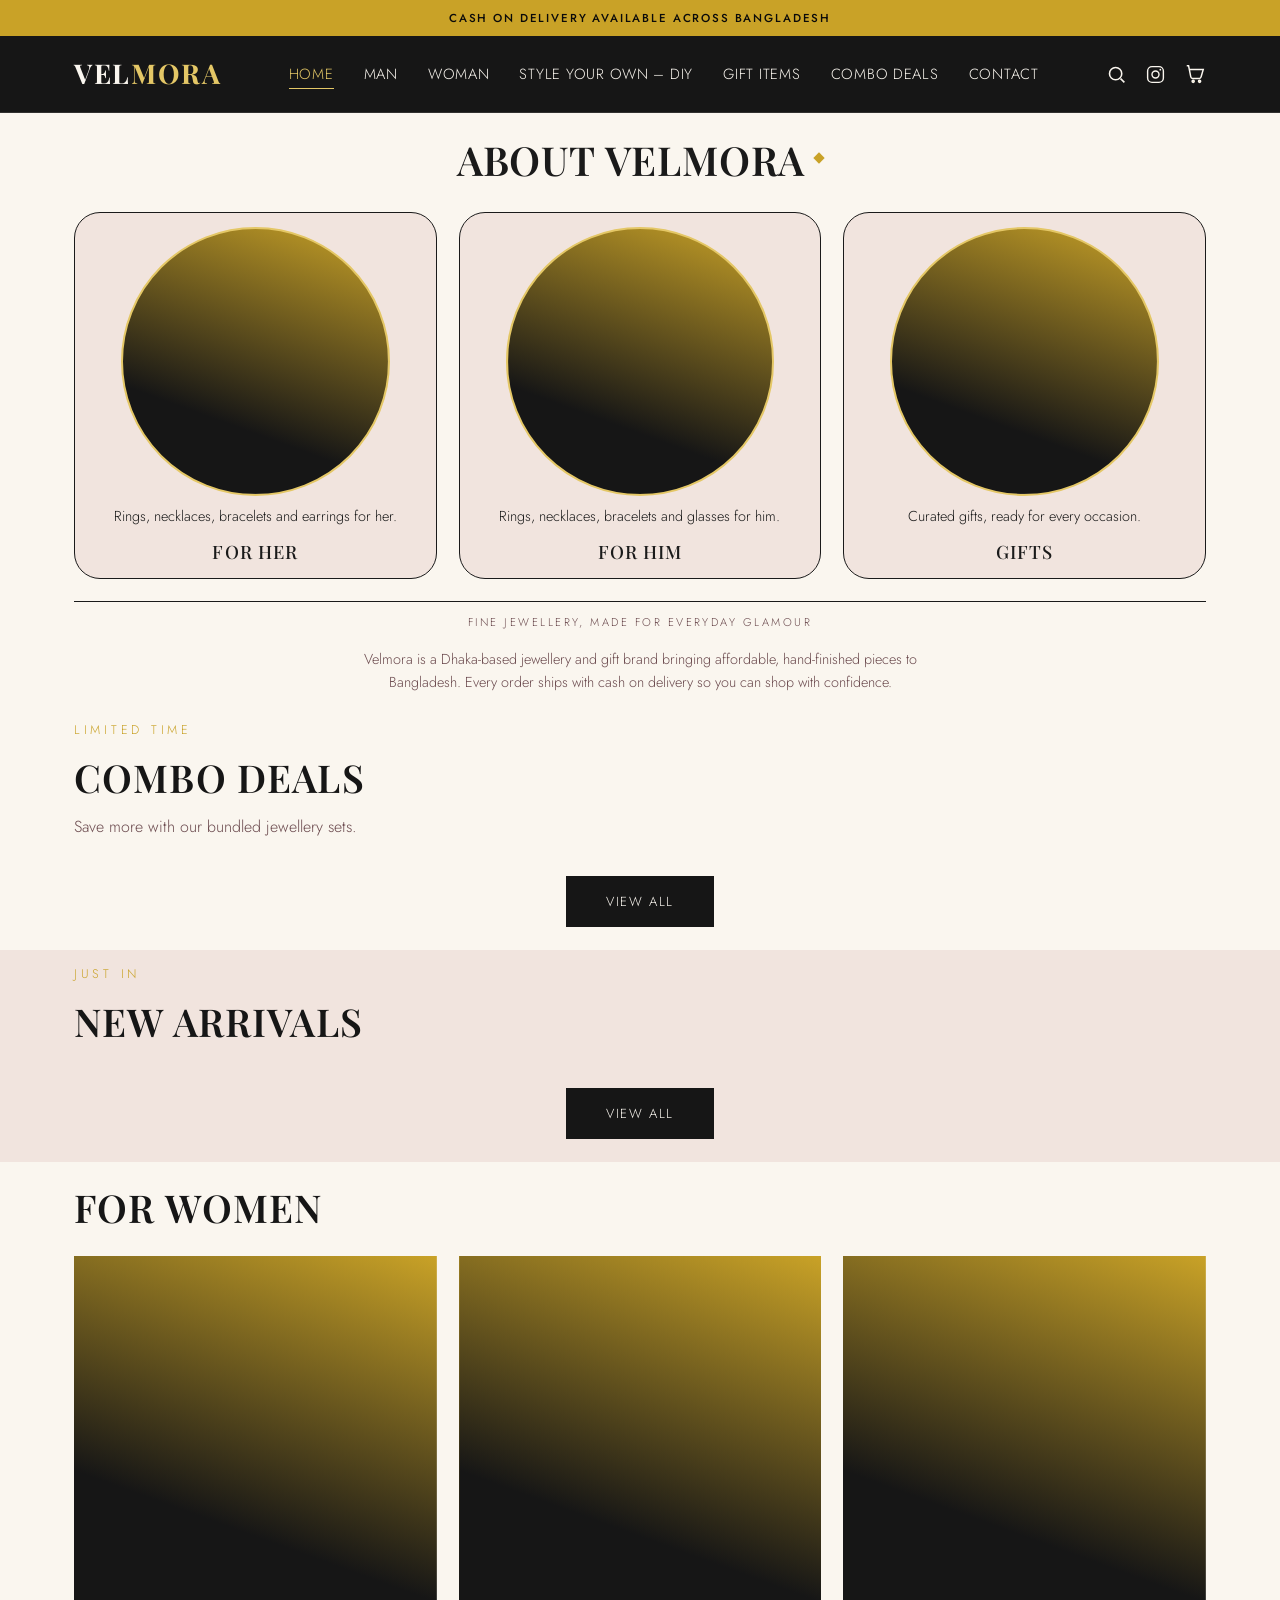
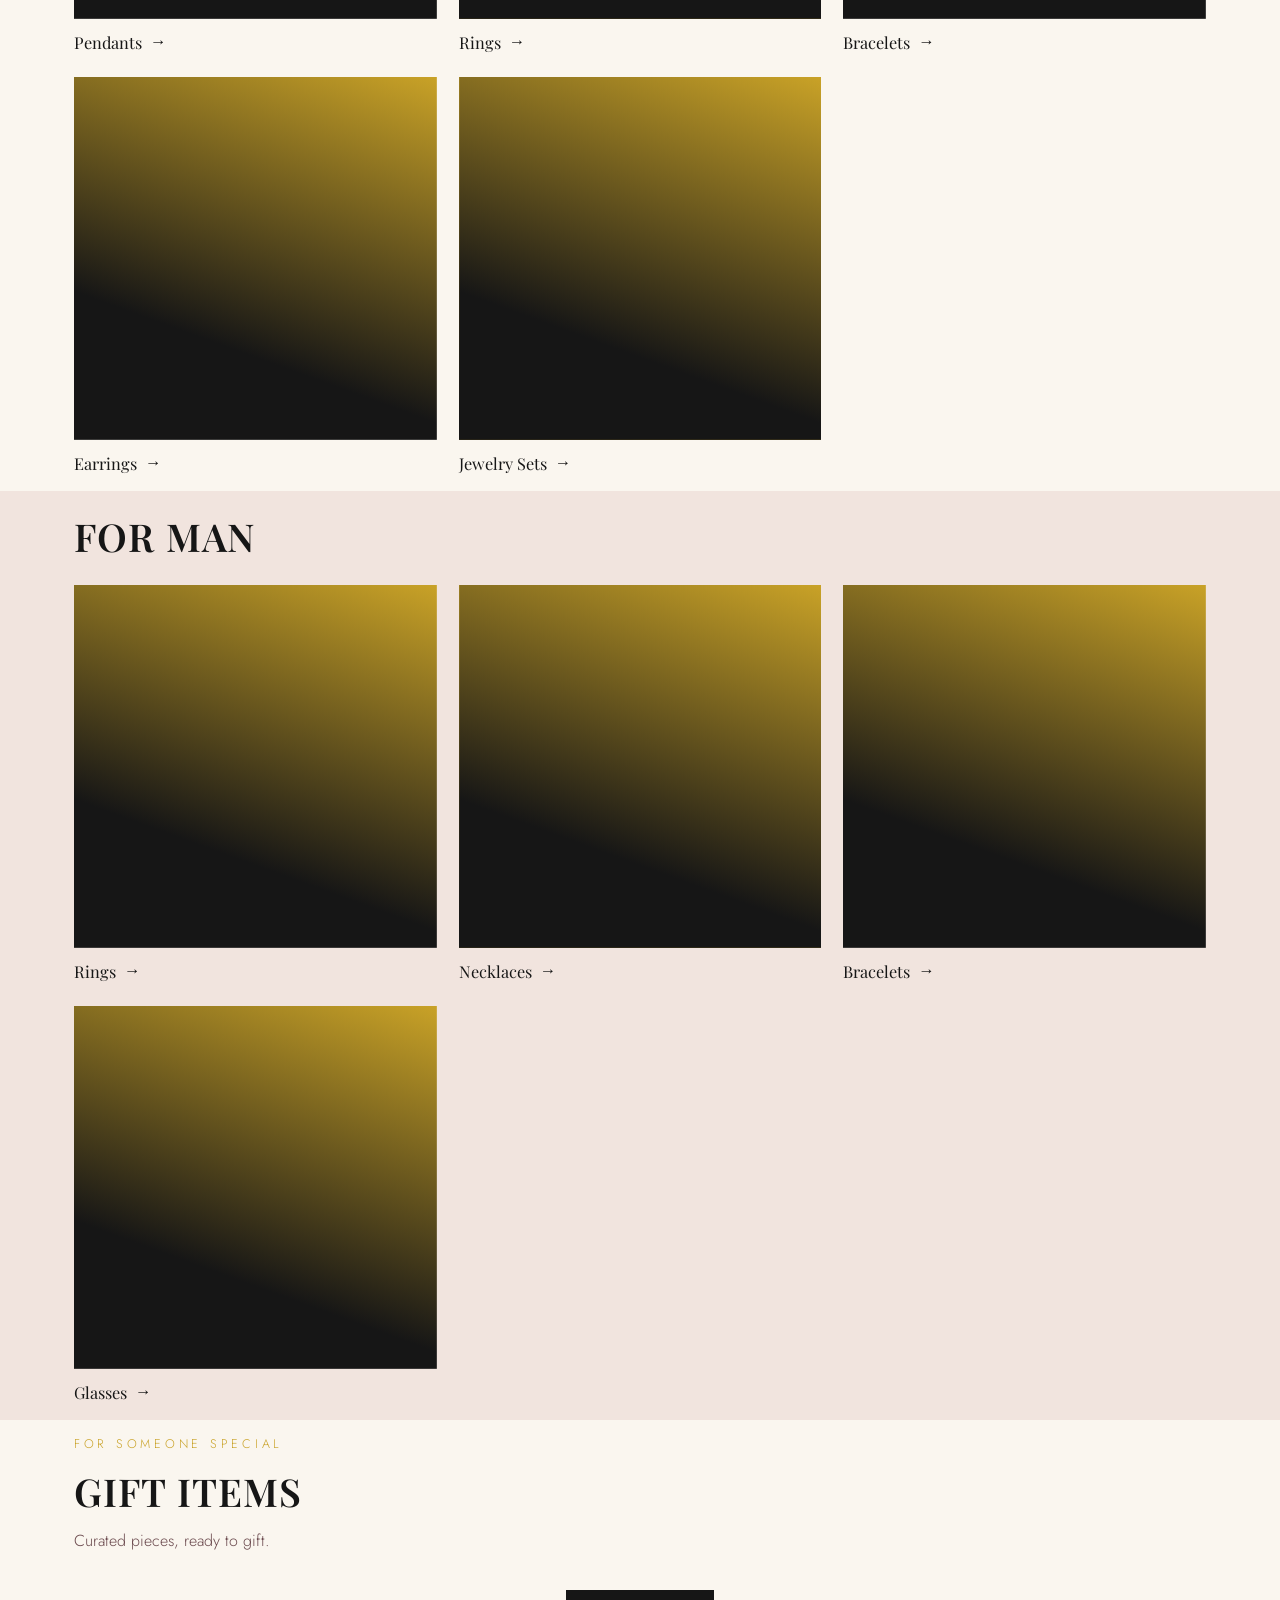
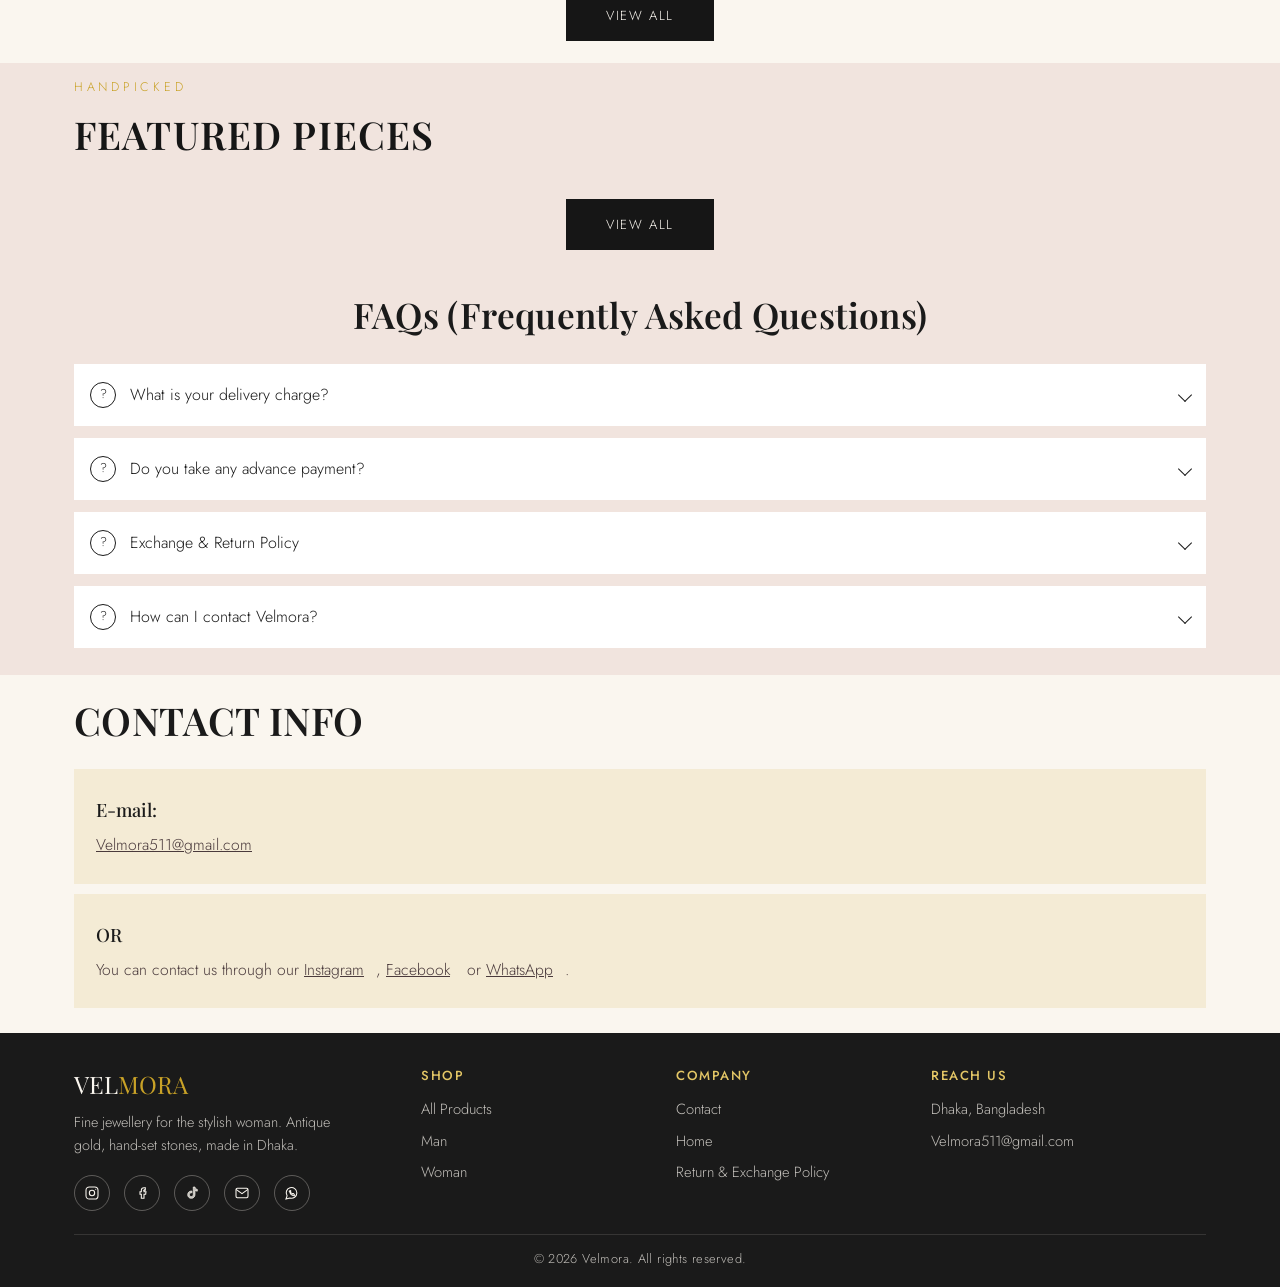
==== index.html @ db2513c2 "Homepage: remove hero slider and category strip; make About cards admin-editable" ====
<!DOCTYPE html>
<html lang="en">
<head>
<meta charset="UTF-8">
<meta name="viewport" content="width=device-width, initial-scale=1.0">
<meta name="google-site-verification" content="qpPh9ovC9WDyz4GYHje5bpqpxvVpQ8ylJoPrxz3At0k" />
<title>Velmora — Rings, Necklaces & Bracelets | Affordable Jewellery BD</title>
<meta name="description" content="Shop rings, necklaces (including our Love Necklace and Butterfly Necklace), bracelets, earrings and gifts at Velmora — affordable gold jewellery at BD price, cash on delivery across Bangladesh.">
<meta property="og:title" content="Velmora — Rings, Necklaces & Bracelets | Affordable Jewellery BD">
<meta property="og:description" content="Affordable rings, necklaces, bracelets, earrings and gifts. Cash on delivery across Bangladesh.">
<meta property="og:type" content="website">
<meta name="twitter:card" content="summary_large_image">
<link rel="canonical" href="https://velmora-alpha.vercel.app/">
<link rel="preconnect" href="https://www.gstatic.com">
<link rel="preconnect" href="https://firestore.googleapis.com">
<link rel="icon" type="image/png" sizes="32x32" href="favicon-32x32.png">
<link rel="icon" type="image/png" sizes="16x16" href="favicon-16x16.png">
<link rel="apple-touch-icon" sizes="180x180" href="apple-touch-icon.png">
<link rel="icon" type="image/x-icon" href="favicon.ico">
<link rel="stylesheet" href="css/style.css">
<link rel="stylesheet" href="css/buy-now.css">
<link rel="stylesheet" href="css/johrot-layout.css">
<script type="application/ld+json">
{
  "@context": "https://schema.org",
  "@type": "JewelryStore",
  "name": "Velmora",
  "description": "Shop rings, necklaces (including Love Necklace and Butterfly Necklace), bracelets and earrings at Velmora — affordable gold jewellery at BD price.",
  "url": "https://velmora-alpha.vercel.app/",
  "priceRange": "৳৳",
  "areaServed": "BD",
  "sameAs": [
    "https://instagram.com/velmora"
  ]
}
</script>
</head>
<body>

<header class="site-header">
  <nav class="nav-bar">
    <a href="index.html" class="brand"><img src="img/logo-gold.png" alt="Velmora" class="brand-logo" onerror="this.style.display='none'">VEL<span>MORA</span></a>
    <ul class="nav-links">
      <li><a href="index.html" class="active">Home</a></li>
      <li class="has-sub">
        <a href="shop.html?gender=Men">Man</a>
        <button type="button" class="sub-toggle" aria-label="Toggle Man categories">▾</button>
        <ul class="sub-menu">
          <li><a href="shop.html?gender=Men&category=Rings">Rings</a></li>
          <li><a href="shop.html?gender=Men&category=Necklaces">Necklace</a></li>
          <li><a href="shop.html?gender=Men&category=Bracelets">Bracelets</a></li>
          <li><a href="shop.html?gender=Men&category=Glasses">Glasses</a></li>
        </ul>
      </li>
      <li class="has-sub">
        <a href="shop.html?gender=Women">Woman</a>
        <button type="button" class="sub-toggle" aria-label="Toggle Woman categories">▾</button>
        <ul class="sub-menu">
          <li><a href="shop.html?gender=Women&category=Pendant">Pendant</a></li>
          <li><a href="shop.html?gender=Women&category=Rings">Ring</a></li>
          <li><a href="shop.html?gender=Women&category=Bracelets">Bracelet</a></li>
          <li><a href="shop.html?gender=Women&category=Earrings">Earring</a></li>
          <li><a href="shop.html?gender=Women&category=Jewelry%20Set">Jewelry Set</a></li>
        </ul>
      </li>
      <li><a href="shop.html?category=DIY">Style your own – DIY</a></li>
      <li class="has-sub">
        <a href="shop.html?category=Gift%20Box,Flower,Chocolate,Books">Gift Items</a>
        <button type="button" class="sub-toggle" aria-label="Toggle Gift Items categories">▾</button>
        <ul class="sub-menu">
          <li><a href="shop.html?category=Gift%20Box">Gift Box</a></li>
          <li><a href="shop.html?category=Flower">Flower</a></li>
          <li><a href="shop.html?category=Chocolate">Chocolate</a></li>
          <li><a href="shop.html?category=Books">Books</a></li>
        </ul>
      </li>
      <li><a href="shop.html?category=Combo%20Deals">Combo Deals</a></li>
      <li><a href="contact.html">Contact</a></li>
    </ul>
    <div class="nav-right">
      <button class="icon-btn search-toggle" aria-label="Search">
        <svg viewBox="0 0 24 24" fill="none" stroke="#FAF6EF" stroke-width="1.8"><circle cx="11" cy="11" r="7"/><line x1="21" y1="21" x2="16.65" y2="16.65"/></svg>
      </button>
      <a href="https://instagram.com/velmora" target="_blank" rel="noopener" class="icon-btn" aria-label="Instagram">
        <svg viewBox="0 0 24 24" fill="none" stroke="#FAF6EF" stroke-width="1.6"><rect x="3" y="3" width="18" height="18" rx="5"/><circle cx="12" cy="12" r="4"/><circle cx="17.5" cy="6.5" r="1" fill="#FAF6EF" stroke="none"/></svg>
      </a>
      <a href="cart.html" class="cart-icon-wrap" aria-label="Cart">
        <svg viewBox="0 0 24 24" fill="none" stroke="#FAF6EF" stroke-width="1.6"><path d="M3 3h2l2.4 12.2a2 2 0 0 0 2 1.6h7.2a2 2 0 0 0 2-1.6L21 7H6"/><circle cx="10" cy="20" r="1.2" fill="#E4C766"/><circle cx="17" cy="20" r="1.2" fill="#E4C766"/></svg>
        <span data-cart-count>0</span>
      </a>
      <button class="hamburger" aria-label="Toggle menu">
        <span></span><span></span><span></span>
      </button>
    </div>
  </nav>
  <div class="nav-overlay"></div>
  <div class="search-bar" id="search-bar">
    <div class="container">
      <input type="text" id="search-input" placeholder="Search products...">
    </div>
  </div>
</header>

<!-- About Velmora — three rounded cards. Photo, title and text are editable
     from Dashboard → About Cards (js/about-cards.js); the text below is the default. -->
<section>
  <div class="container">
    <h2 class="jr-about-title">About Velmora<span class="gem"></span></h2>
    <div class="jr-brands">
      <a class="jr-brand" data-about-card="0" href="shop.html?gender=Women">
        <div class="jr-brand-img" data-about-img data-jr-photo data-gender="Women"></div>
        <p data-about-text>Rings, necklaces, bracelets and earrings for her.</p>
        <h3 data-about-title>For Her</h3>
      </a>
      <a class="jr-brand" data-about-card="1" href="shop.html?gender=Men">
        <div class="jr-brand-img" data-about-img data-jr-photo data-gender="Men"></div>
        <p data-about-text>Rings, necklaces, bracelets and glasses for him.</p>
        <h3 data-about-title>For Him</h3>
      </a>
      <a class="jr-brand" data-about-card="2" href="shop.html?category=Gift%20Box,Flower,Chocolate,Books">
        <div class="jr-brand-img" data-about-img data-jr-photo data-category="Gift Box,Flower,Chocolate,Books"></div>
        <p data-about-text>Curated gifts, ready for every occasion.</p>
        <h3 data-about-title>Gifts</h3>
      </a>
    </div>
    <p class="jr-about-line">Fine jewellery, made for everyday glamour</p>
    <p style="max-width:600px; margin:16px auto 0; text-align:center; color:#6b4a4e; font-size:0.9rem;">Velmora is a Dhaka-based jewellery and gift brand bringing affordable, hand-finished pieces to Bangladesh. Every order ships with cash on delivery so you can shop with confidence.</p>
  </div>
</section>

<!-- Combo Deals -->
<section style="padding-top:12px;">
  <div class="container">
    <div class="section-head jr-head">
      <div class="section-eyebrow">Limited Time</div>
      <h2>Combo Deals <span class="discount-pill" data-combo-discount-badge style="display:none;"></span></h2>
      <p data-combo-sale-ends style="display:none; color:#a15a5a; font-weight:500;"></p>
      <p>Save more with our bundled jewellery sets.</p>
    </div>
    <div class="deal-slider-wrap">
      <div class="deal-slider">
        <div class="deal-track" data-combo-grid></div>
      </div>
    </div>
    <div class="jr-more">
      <a href="shop.html?category=Combo%20Deals" class="btn btn-aqua">View all</a>
    </div>
  </div>
</section>

<!-- New Arrivals -->
<section style="background: var(--blush);">
  <div class="container">
    <div class="section-head jr-head">
      <div class="section-eyebrow">Just In</div>
      <h2>New Arrivals</h2>
    </div>
    <div class="deal-slider-wrap">
      <div class="deal-slider">
        <div class="deal-track" data-newarrivals-grid></div>
      </div>
    </div>
    <div class="jr-more">
      <a href="shop.html?tag=New" class="btn btn-aqua">View all</a>
    </div>
  </div>
</section>

<!-- For Women — category tiles -->
<section>
  <div class="container">
    <div class="section-head jr-head">
      <h2>For Women</h2>
    </div>
    <div class="jr-tiles">
      <a class="jr-tile" href="shop.html?gender=Women&category=Pendant"><div class="jr-tile-img" data-jr-photo data-gender="Women" data-category="Pendant"></div><div class="jr-tile-label">Pendants</div></a>
      <a class="jr-tile" href="shop.html?gender=Women&category=Rings"><div class="jr-tile-img" data-jr-photo data-gender="Women" data-category="Rings"></div><div class="jr-tile-label">Rings</div></a>
      <a class="jr-tile" href="shop.html?gender=Women&category=Bracelets"><div class="jr-tile-img" data-jr-photo data-gender="Women" data-category="Bracelets"></div><div class="jr-tile-label">Bracelets</div></a>
      <a class="jr-tile" href="shop.html?gender=Women&category=Earrings"><div class="jr-tile-img" data-jr-photo data-gender="Women" data-category="Earrings"></div><div class="jr-tile-label">Earrings</div></a>
      <a class="jr-tile" href="shop.html?gender=Women&category=Jewelry%20Set"><div class="jr-tile-img" data-jr-photo data-gender="Women" data-category="Jewelry Set"></div><div class="jr-tile-label">Jewelry Sets</div></a>
    </div>
  </div>
</section>

<!-- For Man — category tiles -->
<section style="background: var(--blush);">
  <div class="container">
    <div class="section-head jr-head">
      <h2>For Man</h2>
    </div>
    <div class="jr-tiles">
      <a class="jr-tile" href="shop.html?gender=Men&category=Rings"><div class="jr-tile-img" data-jr-photo data-gender="Men" data-category="Rings"></div><div class="jr-tile-label">Rings</div></a>
      <a class="jr-tile" href="shop.html?gender=Men&category=Necklaces"><div class="jr-tile-img" data-jr-photo data-gender="Men" data-category="Necklaces"></div><div class="jr-tile-label">Necklaces</div></a>
      <a class="jr-tile" href="shop.html?gender=Men&category=Bracelets"><div class="jr-tile-img" data-jr-photo data-gender="Men" data-category="Bracelets"></div><div class="jr-tile-label">Bracelets</div></a>
      <a class="jr-tile" href="shop.html?gender=Men&category=Glasses"><div class="jr-tile-img" data-jr-photo data-gender="Men" data-category="Glasses"></div><div class="jr-tile-label">Glasses</div></a>
    </div>
  </div>
</section>

<!-- Gift Items -->
<section>
  <div class="container">
    <div class="section-head jr-head">
      <div class="section-eyebrow">For Someone Special</div>
      <h2>Gift Items</h2>
      <p>Curated pieces, ready to gift.</p>
    </div>
    <div class="deal-slider-wrap">
      <div class="deal-slider">
        <div class="deal-track" data-giftbox-grid></div>
      </div>
    </div>
    <div class="jr-more">
      <a href="shop.html?category=Gift%20Box,Flower,Chocolate,Books" class="btn btn-aqua">View all</a>
    </div>
  </div>
</section>

<section style="background: var(--blush);">
  <div class="container">
    <div class="section-head jr-head">
      <div class="section-eyebrow">Handpicked</div>
      <h2>Featured pieces</h2>
    </div>
    <div class="product-grid" data-featured-grid></div>
    <div class="jr-more" style="margin-top:15px;">
      <a href="shop.html" class="btn btn-aqua">View all</a>
    </div>
  </div>
</section>

<!-- FAQ accordion -->
<section class="jr-faq">
  <div class="container">
    <h2>FAQs (Frequently Asked Questions)</h2>
    <details>
      <summary><span class="q">?</span>What is your delivery charge?</summary>
      <div class="a">We deliver across Bangladesh. The delivery charge depends on where you live — you can choose your area at checkout and see the exact charge before you order.</div>
    </details>
    <details>
      <summary><span class="q">?</span>Do you take any advance payment?</summary>
      <div class="a">No. Every order ships with cash on delivery — you pay when your order arrives.</div>
    </details>
    <details>
      <summary><span class="q">?</span>Exchange &amp; Return Policy</summary>
      <div class="a">Read our full policy on the <a href="return-exchange.html">Return &amp; Exchange page</a>.</div>
    </details>
    <details>
      <summary><span class="q">?</span>How can I contact Velmora?</summary>
      <div class="a">Message us on <a href="https://wa.me/8801707082002" target="_blank" rel="noopener">WhatsApp</a>, <a href="https://instagram.com/velmora" target="_blank" rel="noopener">Instagram</a>, or email <a href="mailto:Velmora511@gmail.com">Velmora511@gmail.com</a>.</div>
    </details>
  </div>
</section>

<!-- Contact info -->
<section class="jr-contact">
  <div class="container">
    <h2>Contact Info</h2>
    <div class="jr-contact-card">
      <h4>E-mail:</h4>
      <p><a href="mailto:Velmora511@gmail.com">Velmora511@gmail.com</a></p>
    </div>
    <div class="jr-contact-card">
      <h4>OR</h4>
      <p>You can contact us through our <a href="https://instagram.com/velmora" target="_blank" rel="noopener">Instagram</a>, <a href="https://www.facebook.com/share/19JQtaQ3fu/" target="_blank" rel="noopener">Facebook</a> or <a href="https://wa.me/8801707082002" target="_blank" rel="noopener">WhatsApp</a>.</p>
    </div>
  </div>
</section>

<footer class="site-footer">
  <div class="container">
    <div class="footer-grid">
      <div>
        <div class="footer-brand">VEL<span>MORA</span></div>
        <p style="font-size:0.9rem; max-width:260px;">Fine jewellery for the stylish woman. Antique gold, hand-set stones, made in Dhaka.</p>
        <div class="social-icons">
          <a href="https://instagram.com/velmora" target="_blank" rel="noopener" aria-label="Instagram">
            <svg viewBox="0 0 24 24" fill="none" stroke-width="1.6"><rect x="3" y="3" width="18" height="18" rx="5"/><circle cx="12" cy="12" r="4"/><circle cx="17.5" cy="6.5" r="1" fill="currentColor" stroke="none"/></svg>
          </a>
          <a href="https://www.facebook.com/share/19JQtaQ3fu/" target="_blank" rel="noopener" aria-label="Facebook">
            <svg viewBox="0 0 24 24" fill="none" stroke-width="1.6"><path d="M15 8h2V4h-2a4 4 0 0 0-4 4v2H9v4h2v6h4v-6h2.5l.5-4H15V8a1 1 0 0 1 1-1z"/></svg>
          </a>
          <a href="https://tiktok.com/@velmora___1" target="_blank" rel="noopener" aria-label="TikTok">
            <svg viewBox="0 0 24 24" fill="currentColor" stroke="none"><path d="M16.5 3c.3 1.9 1.5 3.3 3.5 3.6v2.6c-1.3 0-2.5-.4-3.5-1.1v6.4c0 3-2.4 5.5-5.5 5.5S5.5 17.5 5.5 14.5 7.9 9 11 9c.3 0 .6 0 .9.1v2.7c-.3-.1-.6-.2-.9-.2-1.6 0-2.9 1.3-2.9 2.9S9.4 17.4 11 17.4s2.9-1.3 2.9-2.9V3h2.6z"/></svg>
          </a>
          <a href="mailto:Velmora511@gmail.com" aria-label="Email">
            <svg viewBox="0 0 24 24" fill="none" stroke-width="1.6"><rect x="3" y="5" width="18" height="14" rx="2"/><path d="M3 6.5l9 6.5 9-6.5"/></svg>
          </a>
          <a href="https://wa.me/8801707082002" target="_blank" rel="noopener" aria-label="WhatsApp">
            <svg viewBox="0 0 24 24" fill="none" stroke-width="1.6"><path d="M3 21l1.6-4.8A8 8 0 1 1 8.8 19.4L3 21z"/><path d="M8.5 9.5c0 3.5 3 6.5 6.5 6.5.6 0 1-.5.8-1l-1.3-1.9a.8.8 0 0 0-.9-.2l-1 .4a5 5 0 0 1-2.9-2.9l.4-1a.8.8 0 0 0-.2-.9L8.9 8.7c-.5-.2-1 .2-1 .8z"/></svg>
          </a>
        </div>
      </div>
      <div>
        <h4>Shop</h4>
        <ul>
          <li><a href="shop.html">All Products</a></li>
          <li><a href="shop.html?gender=Men">Man</a></li>
          <li><a href="shop.html?gender=Women">Woman</a></li>
        </ul>
      </div>
      <div>
        <h4>Company</h4>
        <ul>
          <li><a href="contact.html">Contact</a></li>
          <li><a href="index.html">Home</a></li>
          <li><a href="return-exchange.html">Return & Exchange Policy</a></li>
        </ul>
      </div>
      <div>
        <h4>Reach Us</h4>
        <ul>
          <li>Dhaka, Bangladesh</li>
          <li><a href="mailto:Velmora511@gmail.com">Velmora511@gmail.com</a></li>
        </ul>
      </div>
    </div>
    <div class="footer-bottom">&copy; 2026 Velmora. All rights reserved.</div>
  </div>
</footer>

<script src="js/nav.js" defer></script>
<script src="js/cart.js" defer></script>
<script src="js/search.js" defer></script>
<script type="module" src="js/products.js"></script>
<script type="module" src="js/about-cards.js"></script>
<script src="js/motion.js" defer></script>
<script src="js/johrot-layout.js" defer></script>
</body>
</html>
---- css/style.css ----
@import url('https://fonts.googleapis.com/css2?family=Playfair+Display:ital,wght@0,500;0,600;0,700;1,500&family=Jost:wght@300;400;500;600&display=swap');

:root {
  --maroon: #161616;
  --maroon-dark: #0A0A0A;
  --gold: #C9A227;
  --gold-light: #E4C766;
  --ivory: #FAF6EF;
  --plum: #1A1A1A;
  --blush: #F1E4DE;
  --white: #FFFFFF;
  --shadow: 0 12px 30px rgba(10, 10, 10, 0.14);
  --radius: 2px;
}

* { box-sizing: border-box; margin: 0; padding: 0; }

html { scroll-behavior: smooth; overflow-x: hidden; }

body {
  font-family: 'Jost', sans-serif;
  background: var(--ivory);
  color: var(--plum);
  font-weight: 300;
  line-height: 1.6;
  -webkit-font-smoothing: antialiased;
  overflow-x: hidden;
  width: 100%;
}

h1, h2, h3, .display {
  font-family: 'Playfair Display', serif;
  font-weight: 600;
  letter-spacing: 0.01em;
  color: var(--plum);
}

a { color: inherit; text-decoration: none; }
img { max-width: 100%; display: block; }
button { font-family: inherit; cursor: pointer; }

.container {
  max-width: 1180px;
  margin: 0 auto;
  padding: 0 24px;
}

/* ---------- Gold divider signature element ---------- */
.divider {
  display: flex;
  align-items: center;
  justify-content: center;
  gap: 14px;
  margin: 0 auto;
}
.divider::before,
.divider::after {
  content: '';
  height: 1px;
  width: 46px;
  background: var(--gold);
  opacity: 0.7;
}
.divider .gem {
  width: 7px;
  height: 7px;
  background: var(--gold);
  transform: rotate(45deg);
}

/* ---------- Header / Hamburger nav (shared across all pages) ---------- */
.site-header {
  position: sticky;
  top: 0;
  z-index: 100;
  background: var(--maroon);
  border-bottom: 1px solid rgba(250,246,239,0.12);
}
.nav-bar {
  display: flex;
  align-items: center;
  justify-content: space-between;
  padding: 16px 24px;
  max-width: 1180px;
  margin: 0 auto;
}
.brand {
  font-family: 'Playfair Display', serif;
  font-size: 1.7rem;
  font-weight: 700;
  letter-spacing: 0.06em;
  color: var(--ivory);
  display: inline-flex;
  align-items: center;
}
.brand-logo { height: 32px; width: auto; max-width: 32px; object-fit: contain; margin-right: 8px; display: inline-block; }
.brand span { color: var(--gold-light); }

.nav-links {
  display: flex;
  gap: 30px;
  list-style: none;
}
.nav-links a {
  font-size: 0.92rem;
  letter-spacing: 0.05em;
  text-transform: uppercase;
  color: var(--ivory);
  position: relative;
  padding-bottom: 4px;
}
.nav-links a::after {
  content: '';
  position: absolute;
  left: 0; bottom: 0;
  width: 0; height: 1px;
  background: var(--gold-light);
  transition: width 0.25s ease;
}
.nav-links a:hover::after,
.nav-links a.active::after { width: 100%; }
.nav-links a.active { color: var(--gold-light); }

.nav-right {
  display: flex;
  align-items: center;
  gap: 18px;
}
.icon-btn {
  display: flex;
  align-items: center;
  justify-content: center;
  background: none;
  border: none;
  padding: 0;
}
.icon-btn svg { width: 21px; height: 21px; }
.cart-icon-wrap {
  position: relative;
  display: flex;
  align-items: center;
}
.cart-icon-wrap svg { width: 22px; height: 22px; }
.cart-icon-wrap [data-cart-count] {
  position: absolute;
  top: -9px; right: -11px;
  background: var(--gold);
  color: var(--maroon-dark);
  font-size: 0.65rem;
  font-family: 'Jost', sans-serif;
  min-width: 17px;
  height: 17px;
  border-radius: 50%;
  align-items: center;
  justify-content: center;
  display: none;
}

.hamburger {
  display: none;
  flex-direction: column;
  gap: 5px;
  width: 28px;
  background: none;
  border: none;
  padding: 6px 0;
  z-index: 110;
}
.hamburger span {
  display: block;
  height: 2px;
  width: 100%;
  background: var(--ivory);
  transition: transform 0.25s ease, opacity 0.2s ease;
}
.hamburger.is-open span:nth-child(1) { transform: translateY(7px) rotate(45deg); }
.hamburger.is-open span:nth-child(2) { opacity: 0; }
.hamburger.is-open span:nth-child(3) { transform: translateY(-7px) rotate(-45deg); }

@media (max-width: 860px) {
  .nav-right { gap: 14px; }
  .hamburger { display: flex; }
  .nav-links {
    position: fixed;
    top: 0; right: 0;
    height: 100vh;
    width: min(78vw, 320px);
    background: var(--maroon);
    flex-direction: column;
    gap: 0;
    padding: 100px 36px 40px;
    transform: translateX(100%);
    transition: transform 0.32s ease;
    z-index: 95;
    overflow-y: auto;
  }
  .nav-links.is-open { transform: translateX(0); }
  .nav-links li { border-bottom: 1px solid rgba(255,255,255,0.12); }
  .nav-links a { color: var(--ivory); display: block; padding: 16px 0; }
  .nav-links a.active { color: var(--gold-light); }
  .nav-links a::after { display: none; }
  .nav-links .sub-toggle {
    background: none; border: none; color: var(--ivory);
    font-size: 0.75rem; padding: 8px; margin-left: auto;
  }
  .nav-links li.has-sub { display: flex; flex-wrap: wrap; align-items: center; }
  .nav-links li.has-sub > a { flex: 1; }
  .nav-links .sub-menu {
    list-style: none; width: 100%; max-height: 0; overflow: hidden;
    transition: max-height 0.25s ease;
  }
  .nav-links .sub-menu.is-open { max-height: 320px; overflow-y: auto; }
  .nav-links .sub-menu li { border-bottom: none; padding-left: 14px; }
  .nav-links .sub-menu a { padding: 10px 0; font-size: 0.85rem; color: rgba(250,246,239,0.8); }
  .nav-overlay {
    position: fixed; inset: 0;
    background: rgba(12,12,12,0.45);
    opacity: 0; pointer-events: none;
    transition: opacity 0.25s ease;
    z-index: 90;
  }
  .nav-overlay.is-open { opacity: 1; pointer-events: auto; }
}

/* ---------- Desktop "Man" / "Woman" dropdown submenus ---------- */
@media (min-width: 861px) {
  .nav-links li.has-sub { position: relative; }
  .nav-links .sub-toggle { display: none; }
  .nav-links .sub-menu {
    list-style: none;
    position: absolute; top: 100%; left: 0;
    background: var(--maroon-dark);
    min-width: 190px;
    box-shadow: var(--shadow);
    opacity: 0; pointer-events: none; visibility: hidden;
    transform: translateY(6px);
    transition: opacity 0.2s ease, transform 0.2s ease;
    padding: 8px 0;
    z-index: 50;
  }
  .nav-links li.has-sub:hover .sub-menu {
    opacity: 1; pointer-events: auto; visibility: visible;
    transform: translateY(0);
  }
  .nav-links .sub-menu a {
    display: block; padding: 10px 18px; color: var(--ivory);
    text-transform: none; font-size: 0.86rem; letter-spacing: 0.02em;
  }
  .nav-links .sub-menu a:hover { background: rgba(250,246,239,0.08); }
  .nav-links .sub-menu a::after { display: none; }
}

/* ---------- Promo slider — doubles as the page hero (first section after header) ---------- */
.promo-slider {
  position: relative;
  width: 100%;
  max-width: 100vw;
  aspect-ratio: 16/7;
  max-height: 460px;
  min-height: 260px;
  overflow: hidden;
  margin: 0;
  border-radius: 0;
}
.promo-slide > div { min-width: 0; max-width: 100%; }
.promo-slide {
  position: absolute; inset: 0;
  display: flex;
  align-items: flex-end;
  padding: 32px;
  color: var(--ivory);
  transform: translateX(100%);
  transition: transform 0.6s ease;
  z-index: 1;
}
.promo-slide.is-active { z-index: 2; }
.promo-slide.p-a { background: linear-gradient(15deg, rgba(12,12,12,0.92) 0%, rgba(20,20,20,0.55) 55%, rgba(201,162,39,0.35) 100%), linear-gradient(120deg, var(--maroon-dark), var(--maroon)); }
.promo-slide.p-b { background: linear-gradient(15deg, rgba(12,12,12,0.92) 0%, rgba(40,40,40,0.55) 55%, rgba(228,199,102,0.3) 100%), linear-gradient(120deg, #1A1A1A, #262626); }
.promo-slide.p-c { background: linear-gradient(15deg, rgba(12,12,12,0.92) 0%, rgba(20,20,20,0.5) 55%, rgba(201,162,39,0.32) 100%), linear-gradient(120deg, #020202, var(--maroon-dark)); }
.promo-slide .eyebrow {
  font-size: 0.75rem;
  letter-spacing: 0.25em;
  text-transform: uppercase;
  color: var(--gold-light);
  margin-bottom: 10px;
}
.promo-slide h3 {
  font-family: 'Playfair Display', serif;
  font-size: clamp(1.5rem, 3.2vw, 2.1rem);
  color: var(--ivory);
  margin-bottom: 4px;
}
.promo-slide .price {
  font-size: 1.1rem;
  color: var(--gold-light);
  font-family: 'Jost', sans-serif;
  margin-top: 6px;
}
.promo-slide .price .old {
  color: rgba(250,246,239,0.55);
  text-decoration: line-through;
  font-size: 0.85rem;
  margin-left: 8px;
}
.promo-progress-track {
  position: absolute;
  bottom: 0; left: 0; right: 0;
  z-index: 5;
  display: flex;
  gap: 6px;
  padding: 0 32px 16px;
}
.promo-progress-bar {
  flex: 1;
  height: 3px;
  background: rgba(250,246,239,0.28);
  overflow: hidden;
}
.promo-progress-bar .fill {
  height: 100%;
  width: 0%;
  background: var(--gold);
}
.promo-progress-bar.done .fill { width: 100%; transition: none; }
.promo-progress-bar.active .fill { width: 100%; transition: width 4.5s linear; }
.search-bar {
  max-height: 0;
  overflow: hidden;
  background: var(--blush);
  transition: max-height 0.25s ease;
}
.search-bar.is-open { max-height: 80px; }
.search-bar .container { padding-top: 14px; padding-bottom: 14px; }
.search-bar input {
  width: 100%;
  border: 1px solid rgba(20,20,20,0.25);
  background: var(--white);
  padding: 12px 16px;
  font-family: 'Jost', sans-serif;
  font-size: 0.95rem;
  color: var(--plum);
}
.search-bar input:focus { outline: 2px solid var(--gold); outline-offset: 1px; }

/* ---------- Footer social icons ---------- */
.social-icons {
  display: flex;
  gap: 14px;
  margin-top: 18px;
}
.social-icons a {
  width: 36px; height: 36px;
  border: 1px solid rgba(250,246,239,0.3);
  border-radius: 50%;
  display: flex;
  align-items: center;
  justify-content: center;
  transition: background 0.2s ease, border-color 0.2s ease;
}
.social-icons a:hover { background: var(--gold); border-color: var(--gold); }
.social-icons a svg { width: 16px; height: 16px; stroke: var(--ivory); }
.social-icons a:hover svg { stroke: var(--maroon-dark); }

section { padding: 15px 0; }
.section-head { text-align: center; margin-bottom: 7px; }
.section-eyebrow {
  font-size: 0.78rem;
  letter-spacing: 0.3em;
  text-transform: uppercase;
  color: var(--maroon);
  margin-bottom: 14px;
}
.section-head h2 { font-size: clamp(1.9rem, 3.4vw, 2.6rem); margin-bottom: 6px; }
.section-head p { max-width: 520px; margin: 0 auto; color: #6b4a4e; }

/* ---------- Category strip (compact, auto-scrolling circles) ----------
   Auto-scrolls via JS (see index.html) instead of a CSS keyframe +
   :hover pause. On touch devices a tap triggers :hover with no
   mouseleave to ever clear it, which used to freeze this strip
   permanently after a single tap. JS handles pause/resume explicitly
   for both mouse and touch, so it always keeps moving. */
.category-strip {
  overflow-x: auto;
  overflow-y: hidden;
  scrollbar-width: none;
  -ms-overflow-style: none;
  -webkit-mask-image: linear-gradient(to right, transparent, black 6%, black 94%, transparent);
  mask-image: linear-gradient(to right, transparent, black 6%, black 94%, transparent);
}
.category-strip::-webkit-scrollbar { display: none; }
.category-track {
  display: flex;
  gap: 20px;
  width: max-content;
}
.category-circle {
  display: flex;
  flex-direction: column;
  align-items: center;
  gap: 6px;
  width: 76px;
  flex-shrink: 0;
}
.category-circle .ring {
  width: 68px; height: 68px;
  border-radius: 8px;
  overflow: hidden;
  background: var(--card-bg, linear-gradient(200deg, var(--gold) 0%, var(--maroon) 70%));
  background-size: cover;
  background-position: center;
  border: 2px solid var(--gold-light);
}
.category-circle span {
  font-size: 0.76rem;
  letter-spacing: 0.03em;
  color: var(--plum);
  text-align: center;
}

/* ---------- Gender category tile grid (homepage "For Him" / "For Her") ---------- */
.gender-grid {
  display: grid;
  grid-template-columns: repeat(2, minmax(0, 1fr));
  gap: 18px;
}
.gender-tile { display: block; }
.gender-tile-img {
  aspect-ratio: 4/3;
  background: var(--card-bg, linear-gradient(200deg, var(--gold) 0%, var(--maroon) 70%));
  background-size: cover;
  background-position: center;
  margin-bottom: 10px;
  transition: transform 0.3s ease;
}
.gender-tile:hover .gender-tile-img { transform: scale(1.02); }
.gender-tile span {
  font-family: 'Playfair Display', serif;
  font-size: 1.05rem;
  color: var(--maroon);
}
@media (max-width: 620px) {
  .gender-grid { grid-template-columns: minmax(0, 1fr) minmax(0, 1fr); gap: 12px; }
  .gender-tile span { font-size: 0.92rem; }
}

/* ---------- Horizontal deal slider (Combo Deals / Gift Items) ---------- */
.deal-slider {
  overflow-x: auto;
  overflow-y: hidden;
  scroll-snap-type: x mandatory;
  -webkit-overflow-scrolling: touch;
  padding-bottom: 6px;
}
.deal-track {
  display: flex;
  gap: 16px;
  width: max-content;
}
.deal-track .product-card {
  width: 190px;
  scroll-snap-align: start;
  flex-shrink: 0;
}
.deal-slider::-webkit-scrollbar { height: 6px; }
.deal-slider::-webkit-scrollbar-thumb { background: rgba(20,20,20,0.2); border-radius: 999px; }

@media (max-width: 520px) {
  .deal-track { gap: 12px; }
  .deal-track .product-card { width: 156px; }
}

.deal-slider-wrap { position: relative; }
.deal-arrow {
  position: absolute;
  top: 40%;
  transform: translateY(-50%);
  width: 40px;
  height: 40px;
  border-radius: 50%;
  background: var(--white);
  border: 1px solid rgba(20,20,20,0.15);
  box-shadow: var(--shadow);
  display: flex;
  align-items: center;
  justify-content: center;
  font-size: 1.3rem;
  line-height: 1;
  color: var(--maroon);
  z-index: 10;
}
.deal-arrow-prev { left: -6px; }
.deal-arrow-next { right: -6px; }
@media (max-width: 700px) {
  .deal-arrow { width: 32px; height: 32px; font-size: 1.05rem; }
  .deal-arrow-prev { left: 0; }
  .deal-arrow-next { right: 0; }
}

/* ---------- Product grid ---------- */
.filter-row {
  display: flex;
  gap: 10px;
  justify-content: center;
  flex-wrap: wrap;
  margin-bottom: 20px;
}
.filter-chip {
  padding: 9px 22px;
  border: 1px solid rgba(20,20,20,0.3);
  font-size: 0.82rem;
  letter-spacing: 0.05em;
  text-transform: uppercase;
  color: var(--maroon);
  border-radius: 999px;
  background: transparent;
  transition: all 0.2s ease;
}
.filter-chip.active, .filter-chip:hover {
  background: var(--maroon);
  color: var(--ivory);
  border-color: var(--maroon);
}

/* ---------- Filter trigger bar (shop page) ---------- */
.filter-bar-row {
  display: flex;
  align-items: center;
  gap: 14px;
  margin-bottom: 18px;
}
.filter-trigger {
  display: inline-flex;
  align-items: center;
  gap: 8px;
  padding: 10px 18px;
  border: 1px solid var(--maroon);
  background: var(--maroon);
  color: var(--ivory);
  border-radius: 999px;
  font-size: 0.8rem;
  letter-spacing: 0.05em;
  text-transform: uppercase;
  flex-shrink: 0;
}
.filter-trigger svg { width: 15px; height: 15px; flex-shrink: 0; }
.filter-count {
  background: var(--gold);
  color: var(--maroon-dark);
  font-size: 0.7rem;
  min-width: 18px;
  height: 18px;
  border-radius: 50%;
  display: inline-flex;
  align-items: center;
  justify-content: center;
  padding: 0 4px;
  flex-shrink: 0;
}
.filter-active-label {
  font-size: 0.86rem;
  color: #6b4a4e;
  overflow: hidden;
  text-overflow: ellipsis;
  white-space: nowrap;
}

/* ---------- Filter drawer (category / gender) ---------- */
.filter-drawer-overlay {
  position: fixed;
  inset: 0;
  background: rgba(12,12,12,0.5);
  opacity: 0;
  pointer-events: none;
  transition: opacity 0.25s ease;
  z-index: 200;
}
.filter-drawer-overlay.is-open { opacity: 1; pointer-events: auto; }

.filter-drawer {
  position: fixed;
  left: 0; right: 0; bottom: 0;
  max-width: 560px;
  margin: 0 auto;
  background: var(--ivory);
  border-radius: 18px 18px 0 0;
  max-height: 80vh;
  display: flex;
  flex-direction: column;
  transform: translateY(100%);
  transition: transform 0.3s ease;
  z-index: 201;
  box-shadow: 0 -10px 30px rgba(10,10,10,0.22);
}
.filter-drawer.is-open { transform: translateY(0); }

.filter-drawer-head {
  display: flex;
  align-items: center;
  justify-content: space-between;
  padding: 18px 20px;
  border-bottom: 1px solid rgba(20,20,20,0.1);
  flex-shrink: 0;
}
.filter-drawer-head h3 { font-size: 1.1rem; }
.filter-drawer-close {
  background: none;
  border: none;
  font-size: 1.1rem;
  color: var(--maroon);
  width: 32px; height: 32px;
  display: flex;
  align-items: center;
  justify-content: center;
}
.filter-drawer-body {
  padding: 18px 20px;
  overflow-y: auto;
  flex: 1;
}
.filter-group { margin-bottom: 24px; }
.filter-group:last-child { margin-bottom: 0; }
.filter-group-label {
  font-size: 0.72rem;
  letter-spacing: 0.1em;
  text-transform: uppercase;
  color: var(--maroon);
  margin-bottom: 12px;
  font-weight: 500;
}

/* Filter drawer options are stacked top-to-bottom as a list, not a
   wrapped chip grid, so they're easy to scan and tap on mobile. */
.filter-chip-grid { display: flex; flex-direction: column; gap: 8px; }
.filter-chip-grid .filter-chip {
  width: 100%;
  text-align: left;
  border-radius: 6px;
  padding: 12px 16px;
}

/* ---------- Draggable dual-handle price range slider ---------- */
.price-slider-wrap { margin-top: 18px; }
.price-slider-values {
  display: flex;
  justify-content: space-between;
  font-size: 0.85rem;
  font-weight: 500;
  color: var(--maroon);
  margin-bottom: 14px;
}
.price-slider-track {
  position: relative;
  height: 4px;
  background: rgba(20,20,20,0.15);
  border-radius: 999px;
  margin: 0 2px;
}
.price-slider-range {
  position: absolute;
  top: 0;
  height: 4px;
  background: var(--gold);
  border-radius: 999px;
}
.price-slider-track input[type="range"] {
  position: absolute;
  top: -8px;
  left: 0;
  width: 100%;
  height: 20px;
  margin: 0;
  background: none;
  pointer-events: none;
  -webkit-appearance: none;
  appearance: none;
}
.price-slider-track input[type="range"]:focus { outline: none; }
.price-slider-track input[type="range"]::-webkit-slider-runnable-track {
  -webkit-appearance: none;
  background: transparent;
}
.price-slider-track input[type="range"]::-webkit-slider-thumb {
  pointer-events: auto;
  -webkit-appearance: none;
  appearance: none;
  width: 20px;
  height: 20px;
  border-radius: 50%;
  background: var(--maroon);
  border: 3px solid var(--ivory);
  box-shadow: 0 2px 6px rgba(10,10,10,0.3);
  cursor: grab;
}
.price-slider-track input[type="range"]::-webkit-slider-thumb:active { cursor: grabbing; }
.price-slider-track input[type="range"]::-moz-range-track { background: transparent; }
.price-slider-track input[type="range"]::-moz-range-thumb {
  pointer-events: auto;
  width: 20px;
  height: 20px;
  border-radius: 50%;
  background: var(--maroon);
  border: 3px solid var(--ivory);
  box-shadow: 0 2px 6px rgba(10,10,10,0.3);
  cursor: grab;
}

.filter-drawer-foot {
  display: flex;
  gap: 12px;
  padding: 16px 20px;
  border-top: 1px solid rgba(20,20,20,0.1);
  flex-shrink: 0;
}
.filter-drawer-foot .btn { flex: 1; text-align: center; padding: 13px 10px; }

.product-grid {
  display: grid;
  grid-template-columns: repeat(2, minmax(0, 1fr));
  gap: 18px;
}
.product-card {
  background: var(--white);
  overflow: hidden;
  position: relative;
  transition: transform 0.3s ease;
}
.product-card:hover { transform: translateY(-4px); }
.product-media {
  aspect-ratio: 1/1;
  background: var(--blush);
  display: flex;
  align-items: center;
  justify-content: center;
  position: relative;
  overflow: hidden;
}
.product-media svg { width: 46%; opacity: 0.85; }
.product-media img { transition: transform 0.45s ease; }
.product-card:hover .product-media img { transform: scale(1.1); }

/* Product detail swipeable image */
#pd-main-media { cursor: grab; user-select: none; }
#pd-main-media img { transition: none; }
.pd-media-arrow {
  position: absolute;
  top: 50%;
  transform: translateY(-50%);
  width: 34px; height: 34px;
  border-radius: 50%;
  background: rgba(20,20,20,0.55);
  border: 1.5px solid rgba(255,255,255,0.85);
  display: flex;
  align-items: center;
  justify-content: center;
  font-size: 1.2rem;
  line-height: 1;
  color: #fff;
  box-shadow: 0 3px 10px rgba(10,10,10,0.25);
  z-index: 3;
}
.pd-media-arrow-prev { left: 10px; }
.pd-media-arrow-next { right: 10px; }
.pd-media-dots {
  position: absolute;
  bottom: 10px; left: 0; right: 0;
  display: flex;
  justify-content: center;
  gap: 6px;
  z-index: 3;
}
.pd-media-dot {
  width: 6px; height: 6px;
  border-radius: 50%;
  background: rgba(255,255,255,0.6);
  border: 1px solid rgba(20,20,20,0.2);
  cursor: pointer;
}
.pd-media-dot.is-active { background: var(--gold); border-color: var(--gold); }

/* On narrow screens the two-column product layout collapses to one
   column — let the main image bleed edge-to-edge there instead of
   sitting inside the page's side padding. */
@media (max-width: 860px) {
  .pd-media {
    margin: 0 -24px;
    width: calc(100% + 48px);
    max-width: none;
  }
}
.product-tag {
  position: absolute;
  top: 12px; left: 12px;
  background: var(--ivory);
  color: var(--maroon);
  font-size: 0.66rem;
  letter-spacing: 0.06em;
  text-transform: uppercase;
  padding: 5px 11px;
  border-radius: 3px;
}
.quick-add-btn {
  position: absolute;
  top: 12px; right: 12px;
  width: 34px; height: 34px;
  border-radius: 50%;
  background: var(--white);
  border: none;
  display: flex;
  align-items: center;
  justify-content: center;
  color: var(--maroon);
  box-shadow: 0 4px 10px rgba(10,10,10,0.18);
  transition: transform 0.2s ease, background 0.2s ease, color 0.2s ease;
}
.quick-add-btn svg { width: 17px; height: 17px; }
.quick-add-btn:hover { background: var(--maroon); color: var(--ivory); }
.quick-add-btn.is-added { background: var(--gold); color: var(--maroon-dark); transform: scale(1.12); }
.product-info { padding: 16px 4px 4px; }
.product-info .cat {
  font-size: 0.72rem;
  letter-spacing: 0.1em;
  text-transform: uppercase;
  color: var(--gold);
  margin-bottom: 6px;
}
.product-info h3 { font-size: 1.02rem; font-weight: 600; margin-bottom: 6px; }
.product-info .price { color: var(--maroon); font-weight: 500; font-family: 'Jost', sans-serif; }
.product-info .price .old { color: #a98d90; text-decoration: line-through; font-size: 0.88rem; margin-left: 8px; font-weight: 300; }
.product-info .stock-note { font-size: 0.74rem; color: #7a9a7c; margin-top: 4px; }
.save-badge { font-size: 0.76rem; color: #155724; font-weight: 500; margin-top: 3px; }
.discount-pill { display: inline-block; background: var(--gold); color: var(--maroon-dark); font-size: 0.65em; font-family: 'Jost', sans-serif; font-weight: 600; padding: 3px 12px; border-radius: 999px; vertical-align: middle; margin-left: 8px; }
.oos-overlay { position: absolute; inset: 0; background: rgba(250,246,239,0.55); }
.add-cart-btn {
  margin-top: 14px;
  width: 100%;
  padding: 11px;
  background: var(--maroon);
  color: var(--ivory);
  border: none;
  font-size: 0.82rem;
  letter-spacing: 0.08em;
  text-transform: uppercase;
  transition: background 0.2s ease;
}
.add-cart-btn:hover { background: var(--maroon-dark); }
.add-cart-btn.is-added { background: var(--gold); color: var(--maroon-dark); }
.add-cart-btn:disabled, .quick-add-btn:disabled, .btn:disabled { opacity: 0.4; cursor: not-allowed; }
.add-cart-btn:disabled:hover { background: var(--maroon); }

/* Product page action row — Add to Cart / Buy Now / WhatsApp share one size */
a.pd-action-btn, button.pd-action-btn {
  width: 100%;
  height: 48px;
  margin: 0;
  padding: 0 6px;
  display: inline-flex;
  align-items: center;
  justify-content: center;
  gap: 5px;
  text-align: center;
  font-size: 0.72rem;
  white-space: nowrap;
  overflow: hidden;
  text-overflow: ellipsis;
  letter-spacing: 0.02em;
  box-sizing: border-box;
}
@media (max-width: 400px) {
  a.pd-action-btn, button.pd-action-btn { height: 44px; font-size: 0.62rem; padding: 0 3px; gap: 3px; }
}

.qty-stepper {
  display: inline-flex;
  align-items: center;
  border: 1px solid rgba(20,20,20,0.25);
}
.qty-stepper button {
  width: 38px; height: 38px;
  background: none; border: none;
  font-size: 1.1rem; color: var(--maroon);
}
.qty-stepper input {
  width: 44px; text-align: center;
  border: none; border-left: 1px solid rgba(20,20,20,0.25); border-right: 1px solid rgba(20,20,20,0.25);
  height: 38px; font-family: 'Jost', sans-serif;
}

/* ---------- Cart page ---------- */
.cart-layout {
  display: grid;
  grid-template-columns: minmax(0, 1.6fr) minmax(0, 1fr);
  gap: 28px;
  align-items: start;
}
.cart-item {
  display: flex;
  gap: 18px;
  align-items: center;
  padding: 14px 0;
  border-bottom: 1px solid rgba(20,20,20,0.12);
}
.cart-item .thumb {
  width: 74px; height: 74px;
  background: linear-gradient(150deg, var(--blush) 0%, var(--gold-light) 130%);
  flex-shrink: 0;
  overflow: hidden;
  display: flex; align-items: center; justify-content: center;
}
.cart-item .thumb svg { width: 60%; }
.cart-item .details { flex: 1; }
.cart-item .details h4 { font-size: 1rem; font-weight: 500; margin-bottom: 4px; }
.cart-item .remove-link {
  font-size: 0.78rem;
  color: #a15a5a;
  text-decoration: underline;
  margin-top: 6px;
  display: inline-block;
}
.cart-summary {
  background: var(--blush);
  padding: 20px;
}
.cart-summary h3 { margin-bottom: 12px; }
.delivery-options { margin-bottom: 14px; }
.delivery-option {
  display: flex;
  align-items: center;
  gap: 10px;
  padding: 12px 14px;
  border: 1px solid rgba(20,20,20,0.2);
  margin-bottom: 10px;
  background: var(--white);
  cursor: pointer;
}
.delivery-option input { accent-color: var(--maroon); }
.delivery-option .fee { margin-left: auto; color: var(--maroon); font-weight: 500; }
.summary-row {
  display: flex;
  justify-content: space-between;
  padding: 8px 0;
  font-size: 0.95rem;
}
.summary-row.total {
  border-top: 1px solid rgba(20,20,20,0.2);
  margin-top: 10px;
  padding-top: 16px;
  font-size: 1.15rem;
  font-weight: 500;
  color: var(--maroon);
}
.empty-cart { text-align: center; padding: 30px 0; color: #6b4a4e; }

/* ---------- Admin dashboard ---------- */
.admin-shell { min-height: 100vh; background: var(--ivory); display: flex; }
.admin-side {
  width: 220px;
  flex-shrink: 0;
  background: var(--maroon-dark);
  color: var(--ivory);
  padding: 28px 18px;
  display: flex;
  flex-direction: column;
  gap: 4px;
  position: sticky;
  top: 0;
  height: 100vh;
  overflow-y: auto;
}
.admin-side .logo {
  font-family: 'Playfair Display', serif;
  font-size: 1.4rem;
  color: var(--ivory);
  margin-bottom: 20px;
  padding: 0 10px;
}
.admin-side .logo span { color: var(--gold-light); }
.admin-side a {
  display: block;
  padding: 11px 10px;
  border-radius: 4px;
  font-size: 0.9rem;
  color: rgba(250,246,239,0.8);
}
.admin-side a:hover { background: rgba(250,246,239,0.08); color: var(--ivory); }
.admin-side a.active { background: var(--gold); color: var(--maroon-dark); font-weight: 600; }
.admin-side a:last-child { margin-top: auto; }
.admin-main { flex: 1; min-width: 0; padding: 30px 32px; }
.admin-topbar { display: flex; align-items: center; justify-content: space-between; margin-bottom: 24px; }
.admin-topbar h1 { font-size: 1.5rem; }

.stat-grid { display: grid; grid-template-columns: repeat(4, 1fr); gap: 18px; margin-bottom: 28px; }
.stat-card { background: var(--white); box-shadow: var(--shadow); padding: 22px; }
.stat-card .num { font-family: 'Playfair Display', serif; font-size: 1.9rem; color: var(--maroon); }
.stat-card .label { font-size: 0.8rem; color: #7a5a5d; margin-top: 4px; }

.filter-bar { display: flex; gap: 10px; flex-wrap: wrap; margin-bottom: 18px; }
.chip {
  padding: 8px 18px; border-radius: 999px; border: 1px solid rgba(20,20,20,0.25);
  background: var(--white); font-size: 0.82rem; color: var(--maroon);
}
.chip.active { background: var(--maroon); color: var(--ivory); border-color: var(--maroon); }

.table-card { background: var(--white); box-shadow: var(--shadow); padding: 20px; overflow-x: auto; }
.table-card table { width: 100%; border-collapse: collapse; min-width: 560px; }
.table-card th, .table-card td { text-align: left; padding: 12px 10px; border-bottom: 1px solid rgba(20,20,20,0.1); font-size: 0.86rem; }
.table-card th { color: var(--maroon); font-weight: 500; text-transform: uppercase; font-size: 0.7rem; letter-spacing: 0.06em; }
.row-thumb { display: flex; align-items: center; gap: 10px; }
.row-thumb img { width: 34px; height: 34px; object-fit: cover; border-radius: 4px; background: var(--blush); }

.btn { display: inline-block; padding: 15px 40px; border: 1px solid var(--gold); color: var(--gold-light); letter-spacing: 0.12em; text-transform: uppercase; font-size: 0.82rem; transition: background 0.25s ease, color 0.25s ease; }
.btn:hover { background: var(--gold); color: var(--maroon-dark); }
.btn-solid { background: var(--gold); color: var(--maroon-dark); border-color: var(--gold); font-weight: 500; }
.btn-solid:hover { background: var(--gold-light); }
.btn-outline { background: none; border: 1px solid rgba(20,20,20,0.3); color: var(--maroon); }
.btn-danger { background: none; border: 1px solid #a15a5a; color: #a15a5a; }
.btn-sm { padding: 6px 12px; font-size: 0.75rem; }
.btn-block { width: 100%; border: none; }
.btn-aqua { background: var(--maroon); color: var(--ivory); border: none; }
.btn-aqua:hover { background: var(--maroon-dark); }
.text-center { text-align: center; }
.hidden { display: none !important; }

/* Modals (product / slide / order) */
.modal-overlay {
  position: fixed; inset: 0; background: rgba(12,12,12,0.55);
  display: flex; align-items: flex-start; justify-content: center;
  padding: 40px 16px; overflow-y: auto; z-index: 200;
  opacity: 0; pointer-events: none; transition: opacity 0.2s ease;
}
.modal-overlay.open { opacity: 1; pointer-events: auto; }
.modal { background: var(--ivory); width: 480px; max-width: 100%; padding: 28px; }
.modal-head { display: flex; align-items: center; justify-content: space-between; margin-bottom: 20px; }
.modal-close { background: none; border: none; font-size: 1.2rem; color: var(--maroon); }
.field { margin-bottom: 18px; }
.field label { display: block; font-size: 0.78rem; letter-spacing: 0.05em; text-transform: uppercase; color: var(--maroon); margin-bottom: 8px; }
.field input, .field select, .field textarea {
  width: 100%; border: 1px solid rgba(20,20,20,0.25); background: var(--white);
  padding: 12px 14px; font-family: 'Jost', sans-serif; font-size: 0.92rem; color: var(--plum);
}
.field-row { display: flex; gap: 14px; }
.field-row .field { flex: 1; }

/* Image upload zone */
.img-upload {
  border: 1.5px dashed rgba(20,20,20,0.3); padding: 20px; text-align: center;
  font-size: 0.85rem; color: var(--maroon); cursor: pointer; background: var(--white);
}
.img-upload:hover { background: var(--blush); }
.img-preview-row { display: flex; gap: 10px; flex-wrap: wrap; margin-top: 12px; }
.img-preview-row img { width: 60px; height: 60px; object-fit: cover; border-radius: 4px; }

.spinner {
  display: inline-block; width: 14px; height: 14px; border-radius: 50%;
  border: 2px solid rgba(250,246,239,0.4); border-top-color: var(--ivory);
  animation: spin 0.7s linear infinite; vertical-align: middle;
}
@keyframes spin { to { transform: rotate(360deg); } }

.toast {
  position: fixed; bottom: 24px; left: 50%; transform: translateX(-50%) translateY(20px);
  background: var(--maroon-dark); color: var(--ivory); padding: 12px 22px;
  font-size: 0.88rem; opacity: 0; pointer-events: none; transition: all 0.25s ease; z-index: 300;
}
.toast.show { opacity: 1; transform: translateX(-50%) translateY(0); }

.login-screen {
  min-height: 100vh; display: flex; align-items: center; justify-content: center;
  background: linear-gradient(160deg, var(--maroon) 0%, var(--maroon-dark) 100%);
}
.login-box { background: var(--ivory); padding: 44px; width: 340px; max-width: 90vw; }
.login-box h2 { text-align: center; margin-bottom: 26px; }
.config-warning {
  background: #fff3cd; border: 1px solid #e0c25c; color: #6b4a04;
  padding: 16px 18px; font-size: 0.88rem; margin: 20px 0; max-width: 480px;
}
.status-badge, .pill {
  padding: 3px 10px; font-size: 0.72rem; text-transform: uppercase; letter-spacing: 0.04em;
}
.status-badge.pending, .pill-pending { background: #fff3cd; color: #6b4a04; }
.status-badge.confirmed, .pill-confirmed { background: #d4edda; color: #155724; }
.pill-shipped { background: #d6e4f0; color: #1a4a7a; }
.pill-delivered { background: #d4edda; color: #155724; }
.pill-cancelled { background: #f4d4d4; color: #7a1a1a; }

@media (max-width: 860px) {
  .admin-shell { flex-direction: column; }
  .admin-side { width: 100%; height: auto; position: static; flex-direction: row; overflow-x: auto; padding: 14px 16px; }
  .admin-side .logo { display: none; }
  .admin-side a { white-space: nowrap; }
  .admin-side a:last-child { margin-top: 0; }
  .stat-grid { grid-template-columns: repeat(2, 1fr); }
  .field-row { flex-direction: column; gap: 0; }
}

/* ---------- Footer ---------- */
.site-footer {
  background: var(--plum);
  color: rgba(250,246,239,0.75);
  padding: 32px 0 18px;
}
.footer-grid {
  display: grid;
  grid-template-columns: minmax(0, 1.4fr) minmax(0, 1fr) minmax(0, 1fr) minmax(0, 1.2fr);
  gap: 26px;
  margin-bottom: 22px;
}
.footer-grid h4 {
  color: var(--gold-light);
  font-family: 'Jost', sans-serif;
  font-size: 0.82rem;
  letter-spacing: 0.12em;
  text-transform: uppercase;
  margin-bottom: 12px;
  font-weight: 500;
}
.footer-grid ul { list-style: none; }
.footer-grid li { margin-bottom: 8px; font-size: 0.92rem; overflow-wrap: anywhere; word-break: break-word; }
.footer-grid li a { overflow-wrap: anywhere; word-break: break-word; }
.footer-brand { font-family: 'Playfair Display', serif; font-size: 1.5rem; color: var(--ivory); margin-bottom: 8px; }
.footer-brand span { color: var(--gold); }
.footer-bottom {
  border-top: 1px solid rgba(250,246,239,0.12);
  padding-top: 14px;
  text-align: center;
  font-size: 0.8rem;
  letter-spacing: 0.03em;
}

/* ---------- Contact form ---------- */
.contact-wrap {
  display: grid;
  grid-template-columns: minmax(0, 1fr) minmax(0, 1fr);
  gap: 34px;
  align-items: start;
}
.form-field { margin-bottom: 14px; }
.form-field label {
  display: block;
  font-size: 0.78rem;
  letter-spacing: 0.08em;
  text-transform: uppercase;
  color: var(--maroon);
  margin-bottom: 8px;
}
.form-field input,
.form-field textarea {
  width: 100%;
  border: 1px solid rgba(20,20,20,0.25);
  background: var(--white);
  padding: 13px 15px;
  font-family: 'Jost', sans-serif;
  font-size: 0.95rem;
  color: var(--plum);
}
.form-field input:focus,
.form-field textarea:focus {
  outline: 2px solid var(--gold);
  outline-offset: 1px;
}
.form-status { margin-top: 14px; font-size: 0.9rem; }

/* ---------- Utility ---------- */
.page-hero {
  padding: 28px 0 20px;
  text-align: center;
  background: var(--blush);
}
.page-hero h1 { font-size: clamp(2rem, 4vw, 2.8rem); margin-bottom: 12px; }
.page-hero p { color: #6b4a4e; }

@media (max-width: 980px) {
  .product-grid { grid-template-columns: repeat(2, minmax(0, 1fr)); }
  .footer-grid { grid-template-columns: minmax(0, 1fr) minmax(0, 1fr); }
  .contact-wrap { grid-template-columns: minmax(0, 1fr); }
}
@media (max-width: 520px) {
  .product-grid { grid-template-columns: minmax(0, 1fr) minmax(0, 1fr); gap: 16px; }
  section { padding: 20px 0; }
}
@media (max-width: 860px) {
  .cart-layout { grid-template-columns: minmax(0, 1fr); }
}

/* ---------- Floating WhatsApp button ---------- */
.whatsapp-float {
  position: fixed;
  bottom: 22px;
  right: 22px;
  width: 58px;
  height: 58px;
  background: #25D366;
  border-radius: 50%;
  display: flex;
  align-items: center;
  justify-content: center;
  box-shadow: 0 6px 18px rgba(0,0,0,0.28);
  z-index: 150;
  color: #fff;
  transition: transform 0.2s ease;
}
.whatsapp-float:hover { transform: scale(1.08); }
.whatsapp-float svg { width: 32px; height: 32px; }
@media (max-width: 520px) {
  .whatsapp-float { width: 52px; height: 52px; bottom: 16px; right: 16px; }
  .whatsapp-float svg { width: 28px; height: 28px; }
}


/* ---------- Velmora motion system ---------- */
.motion-ready .motion-reveal {
  opacity: 0;
  transform: translate3d(0, 34px, 0);
  transition: opacity 0.8s cubic-bezier(.2,.75,.25,1), transform 0.8s cubic-bezier(.2,.75,.25,1);
  transition-delay: var(--motion-delay, 0ms);
  will-change: opacity, transform;
}
.motion-ready .motion-reveal.motion-in {
  opacity: 1;
  transform: translate3d(0, 0, 0);
}
.motion-ready .product-card.motion-reveal {
  transform: translate3d(0, 28px, 0) scale(.975);
}
.motion-ready .product-card.motion-reveal.motion-in {
  transform: translate3d(0, 0, 0) scale(1);
}
.product-card {
  transition: transform .45s cubic-bezier(.2,.75,.25,1), box-shadow .45s ease;
}
.product-card::after {
  content: '';
  position: absolute;
  inset: 0;
  pointer-events: none;
  background: linear-gradient(115deg, transparent 30%, rgba(255,255,255,.35) 48%, transparent 66%);
  transform: translateX(-130%);
  transition: transform .75s cubic-bezier(.2,.75,.25,1);
  z-index: 2;
}
.product-card:hover {
  transform: translateY(-7px);
  box-shadow: 0 18px 40px rgba(10,10,10,.16);
}
.product-card:hover::after { transform: translateX(130%); }
.product-media img {
  transition: transform .7s cubic-bezier(.2,.75,.25,1), filter .5s ease;
}
.product-card:hover .product-media img { transform: scale(1.075); filter: saturate(1.06); }
.category-circle .ring {
  transition: transform .45s cubic-bezier(.2,.75,.25,1), box-shadow .45s ease, border-color .45s ease;
}
.category-circle:hover .ring {
  transform: translateY(-5px) rotate(2deg) scale(1.04);
  box-shadow: 0 12px 24px rgba(10,10,10,.18);
  border-color: var(--gold);
}
.promo-slide > div {
  opacity: 0;
  transform: translate3d(0, 26px, 0);
  transition: opacity .7s ease .2s, transform .8s cubic-bezier(.2,.75,.25,1) .2s;
}
.promo-slide.is-active > div { opacity: 1; transform: translate3d(0,0,0); }
.promo-slide.is-active h3 { animation: velmora-title-in .9s cubic-bezier(.2,.75,.25,1) both; }
.promo-slide.is-active .eyebrow { animation: velmora-title-in .7s cubic-bezier(.2,.75,.25,1) .08s both; }
.promo-slide.is-active .btn { animation: velmora-title-in .7s cubic-bezier(.2,.75,.25,1) .18s both; }
@keyframes velmora-title-in {
  from { opacity: 0; transform: translate3d(0, 22px, 0); }
  to { opacity: 1; transform: translate3d(0, 0, 0); }
}
.btn, .deal-arrow, .icon-btn { transition: transform .25s ease, background .25s ease, color .25s ease, box-shadow .25s ease; }
.btn:hover { transform: translateY(-2px); box-shadow: 0 8px 22px rgba(10,10,10,.14); }
.deal-arrow:hover { transform: translateY(-50%) scale(1.08); }
.deal-arrow:active { transform: translateY(-50%) scale(.94); }
.icon-btn:hover { transform: translateY(-2px); }
@media (hover: none) {
  .product-card:active { transform: scale(.98); }
  .category-circle:active .ring { transform: scale(.96); }
}
@media (prefers-reduced-motion: reduce) {
  html { scroll-behavior: auto; }
  .motion-ready .motion-reveal,
  .motion-ready .product-card.motion-reveal,
  .promo-slide > div,
  .promo-slide.is-active h3,
  .promo-slide.is-active .eyebrow,
  .promo-slide.is-active .btn {
    opacity: 1 !important;
    transform: none !important;
    transition: none !important;
    animation: none !important;
  }
  .product-card::after { display: none; }
  .product-card, .product-media img, .category-circle .ring, .btn, .deal-arrow, .icon-btn { transition: none !important; }
}


/* ---------- Velmora button glow: visible outline buttons + tap glow/ripple ----------
   Applies to every .btn ("View Others", "Shop Now", "Order via WhatsApp", ...).
   The tap burst + ripple are triggered by js/motion.js, which adds .is-tapped
   and a .btn-ripple element on pointerdown. */
.btn {
  position: relative;
  overflow: hidden;
  isolation: isolate;              /* keeps the ripple behind the label text */
  -webkit-tap-highlight-color: transparent;
  touch-action: manipulation;
}

/* Outline buttons: darker gold text/solid border so they stand out on ivory + blush,
   plus a slow breathing glow so they are always noticeable. */
.btn:not(.btn-solid):not(.btn-outline):not(.btn-danger):not(.btn-aqua) {
  color: #7a5a06;
  font-weight: 500;
  background: rgba(255, 255, 255, 0.6);
  border: 2px solid var(--gold);
  box-shadow: 0 0 8px rgba(201, 162, 39, 0.3);
  animation: velmora-btn-idle 2.8s ease-in-out infinite;
}
.btn:not(.btn-solid):not(.btn-outline):not(.btn-danger):not(.btn-aqua):hover {
  background: var(--gold);
  color: var(--maroon-dark);
}

/* Solid buttons get a soft resting glow (no infinite animation, keeps the hero calm) */
.btn-solid { box-shadow: 0 0 10px rgba(201, 162, 39, 0.35); }

@keyframes velmora-btn-idle {
  0%, 100% { box-shadow: 0 0 6px rgba(201, 162, 39, 0.3), 0 2px 8px rgba(201, 162, 39, 0.2); }
  50%      { box-shadow: 0 0 20px rgba(201, 162, 39, 0.7), 0 2px 12px rgba(201, 162, 39, 0.35); }
}

/* Press-in feedback while the finger is down */
.btn:active { transform: scale(0.95); }

/* Tap burst: bright glow expands outward, button flashes light gold, then settles.
   Selector is doubled so it also beats .promo-slide.is-active .btn (hero buttons). */
.btn.is-tapped.is-tapped {
  animation: velmora-btn-burst 0.65s ease-out;
}
@keyframes velmora-btn-burst {
  0%   { box-shadow: 0 0 0 0 rgba(228, 199, 102, 0.95), 0 0 0 0 rgba(201, 162, 39, 0.7); }
  30%  { background-color: var(--gold-light); color: var(--maroon-dark); }
  45%  { box-shadow: 0 0 28px 8px rgba(228, 199, 102, 1), 0 0 52px 18px rgba(201, 162, 39, 0.5); }
  100% { box-shadow: 0 0 12px 2px rgba(228, 199, 102, 0.35), 0 0 0 0 rgba(201, 162, 39, 0); }
}

/* Ripple that spreads from the exact tap point */
.btn .btn-ripple {
  position: absolute;
  z-index: -1;
  border-radius: 50%;
  pointer-events: none;
  background: radial-gradient(circle, rgba(255, 255, 255, 0.9) 0%, rgba(255, 233, 160, 0.6) 40%, rgba(255, 233, 160, 0) 70%);
  transform: scale(0);
  animation: velmora-btn-ripple 0.65s ease-out forwards;
}
@keyframes velmora-btn-ripple {
  to { transform: scale(1); opacity: 0; }
}

.btn:disabled { animation: none; box-shadow: none; }

@media (prefers-reduced-motion: reduce) {
  .btn,
  .btn.is-tapped.is-tapped,
  .btn:not(.btn-solid):not(.btn-outline):not(.btn-danger):not(.btn-aqua) { animation: none !important; }
  .btn:not(.btn-solid):not(.btn-outline):not(.btn-danger):not(.btn-aqua) { box-shadow: 0 0 14px rgba(201, 162, 39, 0.5); }
  .btn .btn-ripple { display: none; }
}


/* ---------- Buy Now (lightning) quick button on product cards ----------
   Used on home, shop and related-product cards. Sits directly under the
   round Add-to-Cart button in the card's top-right corner. */
.quick-buy-btn {
  position: absolute;
  top: 54px; right: 12px;
  width: 34px; height: 34px;
  border-radius: 50%;
  background: var(--gold);
  border: none;
  display: flex;
  align-items: center;
  justify-content: center;
  color: var(--maroon-dark);
  box-shadow: 0 4px 10px rgba(10,10,10,0.18);
  z-index: 3;
  -webkit-tap-highlight-color: transparent;
  transition: transform 0.2s ease, background 0.2s ease, box-shadow 0.2s ease;
}
.quick-buy-btn svg { width: 16px; height: 16px; }
.quick-buy-btn:hover { background: var(--gold-light); transform: scale(1.08); }
.quick-buy-btn:active {
  transform: scale(0.92);
  background: var(--gold-light);
  box-shadow: 0 0 14px 4px rgba(228, 199, 102, 0.85);
}
.quick-buy-btn:disabled { opacity: 0.4; cursor: not-allowed; box-shadow: none; }
---- css/buy-now.css ----
/* Buy Now + cart actions row on product cards */
.product-card-actions {
  display: flex;
  align-items: center;
  gap: 8px;
  padding: 0 8px 12px;
  position: relative;
  z-index: 3;
}
.buy-now-btn {
  flex: 1;
  display: inline-flex;
  align-items: center;
  justify-content: center;
  padding: 9px 12px;
  background: var(--maroon);
  color: var(--ivory);
  font-size: 0.72rem;
  font-weight: 500;
  letter-spacing: 0.08em;
  text-transform: uppercase;
  border: none;
  border-radius: 2px;
  transition: background 0.2s ease;
  text-align: center;
}
.buy-now-btn:hover { background: var(--maroon-dark); }
.buy-now-btn[aria-disabled="true"] {
  opacity: 0.45;
  pointer-events: none;
}
.product-card-actions .quick-add-btn {
  position: static;
  flex-shrink: 0;
  top: auto;
  right: auto;
  width: 36px;
  height: 36px;
  box-shadow: 0 2px 8px rgba(10,10,10,0.12);
}
---- css/johrot-layout.css ----
/* ==========================================================
   Johrot-inspired layout patterns — Velmora colours & fonts.
   Loaded after style.css; only overrides layout/patterns.
   ========================================================== */

/* ---------- Announcement bar ---------- */
.announce-bar {
  background: var(--gold);
  color: var(--maroon-dark);
  text-align: center;
  font-size: 0.72rem;
  font-weight: 500;
  letter-spacing: 0.16em;
  text-transform: uppercase;
  padding: 9px 16px;
}

/* ---------- Mobile header + left drawer menu ---------- */
@media (max-width: 860px) {
  .nav-bar { padding: 10px 16px; gap: 12px; }
  .nav-right { display: contents; }
  .hamburger { order: 1; }
  .brand { order: 2; flex: 1; justify-content: center; font-size: 1.45rem; }
  .search-toggle { order: 3; }
  .cart-icon-wrap { order: 4; }
  .nav-right .icon-btn[aria-label="Instagram"] { display: none; }

  .nav-links {
    left: 0; right: auto;
    width: min(88vw, 400px);
    transform: translateX(-100%);
    padding: 84px 0 40px;
  }
  .nav-links.is-open { transform: translateX(0); }
  .nav-links li { border-bottom: none; }
  .nav-links li > a {
    font-family: 'Playfair Display', serif;
    font-size: 1.2rem;
    text-transform: none;
    letter-spacing: 0.02em;
    padding: 16px 28px;
  }
  .nav-links a.active { background: rgba(250,246,239,0.07); color: var(--gold-light); }
  .nav-links .sub-toggle { font-size: 0; padding: 16px 28px; margin-left: auto; }
  .nav-links .sub-toggle::after { content: '→'; font-size: 1.25rem; color: var(--gold-light); font-family: 'Jost', sans-serif; }
  .nav-links li.has-sub:has(.sub-menu.is-open) .sub-toggle::after { content: '↓'; }
  .nav-links .sub-menu li { padding-left: 0; }
  .nav-links .sub-menu a { font-family: 'Jost', sans-serif; font-size: 0.95rem; padding: 11px 28px 11px 44px; }
}

/* ---------- Section headings (left aligned, uppercase) ---------- */
.section-head.jr-head { text-align: left; margin-bottom: 18px; }
.jr-head .section-eyebrow { color: var(--gold); margin-bottom: 6px; }
.jr-head h2 {
  font-size: clamp(1.7rem, 6vw, 2.4rem);
  text-transform: uppercase;
  letter-spacing: 0.03em;
  color: var(--maroon);
}
.jr-head p { margin: 0; max-width: none; }

/* ---------- Product card: centred text + bordered Add to cart ---------- */
.product-info { text-align: center; padding: 14px 12px 6px; }
.product-info h3 { font-family: 'Jost', sans-serif; font-weight: 400; font-size: 0.92rem; letter-spacing: 0.06em; }
.product-info .price { font-size: 1.02rem; letter-spacing: 0.04em; }

.product-card .quick-add-btn {
  position: static;
  display: block;
  width: calc(100% - 28px);
  height: auto;
  margin: 10px 14px 16px;
  padding: 11px 8px;
  border-radius: 0;
  background: transparent;
  border: 1px solid var(--maroon);
  color: var(--maroon);
  box-shadow: none;
  font-size: 0.78rem;
  letter-spacing: 0.1em;
  text-transform: uppercase;
}
.product-card .quick-add-btn svg { display: none; }
.product-card .quick-add-btn::after { content: 'Add to cart'; }
.product-card .quick-add-btn:hover { background: var(--maroon); color: var(--ivory); }
.product-card .quick-add-btn.is-added { background: var(--gold); border-color: var(--gold); color: var(--maroon-dark); transform: none; }
.product-card .quick-add-btn.is-added::after { content: 'Added ✓'; }
.product-card .quick-add-btn:disabled::after { content: 'Out of stock'; }

.deal-track .product-card { width: clamp(150px, 44vw, 230px); }

/* ---------- Slider pager: ‹ 1/3 › ---------- */
.jr-pager {
  display: flex; align-items: center; justify-content: center;
  gap: 22px; margin: 18px 0 6px;
  color: var(--maroon); font-size: 0.9rem;
}
.jr-pager[hidden] { display: none; }
.jr-pager button {
  background: none; border: none; color: var(--maroon);
  width: 32px; height: 32px; font-size: 1.3rem; line-height: 1;
}
.jr-pager button:disabled { opacity: 0.3; }
.jr-more { text-align: center; margin-top: 12px; }

/* ---------- About / brand cards ---------- */
.jr-about-title {
  text-align: center;
  font-size: clamp(1.7rem, 6vw, 2.5rem);
  text-transform: uppercase;
  letter-spacing: 0.02em;
  margin-bottom: 20px;
}
.jr-about-title .gem {
  display: inline-block; width: 8px; height: 8px;
  background: var(--gold); transform: rotate(45deg);
  margin-left: 10px; vertical-align: super;
}
.jr-brands { display: grid; grid-template-columns: repeat(3, minmax(0, 1fr)); gap: 10px; }
.jr-brand {
  display: flex; flex-direction: column; align-items: center; text-align: center;
  border: 1.5px solid var(--plum);
  border-radius: 26px;
  background: var(--blush);
  padding: 14px 8px 12px;
}
.jr-brand-img {
  width: 78%; aspect-ratio: 1/1; border-radius: 50%;
  background: var(--photo-bg, linear-gradient(200deg, var(--gold) 0%, var(--maroon) 70%)) center/cover;
  border: 2px solid var(--gold-light);
  margin-bottom: 10px;
}
.jr-brand p { font-size: 0.68rem; line-height: 1.45; color: var(--plum); margin-bottom: 10px; flex: 1; }
.jr-brand h3 { font-size: 0.95rem; letter-spacing: 0.06em; text-transform: uppercase; font-weight: 500; }
.jr-about-line {
  border-top: 1px solid var(--plum);
  margin: 22px auto 0; padding-top: 12px;
  text-align: center; font-size: 0.7rem;
  letter-spacing: 0.22em; text-transform: uppercase; color: #6b4a4e;
}
@media (min-width: 700px) {
  .jr-brand p { font-size: 0.9rem; }
  .jr-brand h3 { font-size: 1.15rem; }
  .jr-brands { gap: 22px; }
}

/* ---------- Category tiles (For Women / For Man) ---------- */
.jr-tiles { display: grid; grid-template-columns: repeat(2, minmax(0, 1fr)); gap: 14px 12px; }
@media (min-width: 800px) { .jr-tiles { grid-template-columns: repeat(3, minmax(0, 1fr)); gap: 22px; } }
.jr-tile { display: block; }
.jr-tile-img {
  aspect-ratio: 1/1;
  background: var(--photo-bg, linear-gradient(200deg, var(--gold) 0%, var(--maroon) 70%)) center/cover;
  overflow: hidden;
  transition: transform 0.3s ease;
}
.jr-tile:hover .jr-tile-img { transform: scale(1.02); }
.jr-tile-label {
  display: flex; align-items: center; gap: 8px;
  margin-top: 10px;
  font-family: 'Playfair Display', serif;
  font-size: 1.02rem; color: var(--maroon);
}
.jr-tile-label::after { content: '→'; font-family: 'Jost', sans-serif; }

/* ---------- FAQ accordion ---------- */
.jr-faq { background: var(--blush); }
.jr-faq h2 { text-align: center; margin-bottom: 20px; font-size: clamp(1.5rem, 5vw, 2.2rem); }
.jr-faq details { background: var(--white); margin-bottom: 12px; }
.jr-faq summary {
  list-style: none; display: flex; align-items: center; gap: 14px;
  padding: 18px 16px; cursor: pointer; font-size: 1rem;
}
.jr-faq summary::-webkit-details-marker { display: none; }
.jr-faq summary .q {
  width: 26px; height: 26px; border: 1.5px solid var(--plum); border-radius: 50%;
  display: inline-flex; align-items: center; justify-content: center;
  font-size: 0.8rem; flex-shrink: 0;
}
.jr-faq summary::after {
  content: ''; margin-left: auto; width: 9px; height: 9px; flex-shrink: 0;
  border-right: 1.5px solid var(--plum); border-bottom: 1.5px solid var(--plum);
  transform: rotate(45deg); transition: transform 0.2s ease;
}
.jr-faq details[open] summary::after { transform: rotate(-135deg); }
.jr-faq .a { padding: 0 16px 18px 56px; color: #6b4a4e; font-size: 0.95rem; }
.jr-faq .a a { text-decoration: underline; }

/* ---------- Contact info blocks ---------- */
.jr-contact h2 { font-size: clamp(1.7rem, 6vw, 2.4rem); text-transform: uppercase; margin-bottom: 18px; }
.jr-contact-card { background: rgba(201,162,39,0.13); padding: 26px 22px; margin-bottom: 10px; }
.jr-contact-card h4 { font-family: 'Playfair Display', serif; font-size: 1.15rem; margin-bottom: 8px; font-weight: 500; }
.jr-contact-card p, .jr-contact-card a { color: #4a3a3c; font-size: 0.98rem; }
.jr-contact-card a { text-decoration: underline; margin-right: 12px; }

/* ---------- Shop page: product count ---------- */
.filter-bar-row .jr-count { margin-left: auto; font-size: 0.9rem; color: #6b4a4e; white-space: nowrap; }

/* ---------- Slide-in cart drawer ---------- */
.jr-overlay {
  position: fixed; inset: 0; background: rgba(12,12,12,0.5);
  opacity: 0; pointer-events: none; transition: opacity 0.25s ease; z-index: 400;
}
.jr-overlay.is-open { opacity: 1; pointer-events: auto; }
.jr-cart {
  position: fixed; top: 0; right: 0; bottom: 0;
  width: min(92vw, 430px);
  background: var(--ivory); color: var(--plum);
  display: flex; flex-direction: column;
  transform: translateX(100%); transition: transform 0.3s ease;
  z-index: 401; box-shadow: -10px 0 30px rgba(10,10,10,0.2);
}
.jr-cart.is-open { transform: translateX(0); }
.jr-cart-head { display: flex; align-items: center; justify-content: space-between; padding: 22px 22px 14px; }
.jr-cart-head h3 { font-size: 1.6rem; font-weight: 500; }
.jr-cart-head button { background: none; border: none; color: var(--plum); width: 36px; height: 36px; }
.jr-cart-head svg { width: 26px; height: 26px; }
.jr-cart-cols {
  display: flex; justify-content: space-between; margin: 0 22px; padding-bottom: 10px;
  border-bottom: 1px solid rgba(22,22,22,0.15);
  font-size: 0.72rem; letter-spacing: 0.14em; text-transform: uppercase; color: #6b4a4e;
}
.jr-cart-body { flex: 1; overflow-y: auto; padding: 18px 22px; }
.jr-line { display: flex; gap: 14px; margin-bottom: 20px; }
.jr-line-thumb {
  width: 76px; height: 76px; flex-shrink: 0; background: var(--blush); overflow: hidden;
  display: flex; align-items: center; justify-content: center;
}
.jr-line-thumb img { width: 100%; height: 100%; object-fit: cover; }
.jr-line-info { flex: 1; min-width: 0; }
.jr-line-info h4 { font-family: 'Playfair Display', serif; font-size: 1.05rem; font-weight: 500; margin-bottom: 2px; }
.jr-line-info .unit { color: #6b4a4e; font-size: 0.9rem; margin-bottom: 8px; }
.jr-line-total { font-size: 0.98rem; white-space: nowrap; }
.jr-line-controls { display: flex; align-items: center; gap: 14px; }
.jr-line .qty-stepper button { width: 34px; height: 34px; }
.jr-line .qty-stepper input { height: 34px; width: 38px; }
.jr-trash { background: none; border: none; color: var(--plum); width: 32px; height: 32px; }
.jr-trash svg { width: 20px; height: 20px; }
.jr-empty { text-align: center; padding: 40px 0; color: #6b4a4e; }
.jr-empty .btn { margin-top: 18px; }
.jr-cart-foot { padding: 6px 22px 22px; border-top: 1px solid rgba(22,22,22,0.15); }
.jr-note summary { list-style: none; cursor: pointer; padding: 16px 0; display: flex; justify-content: space-between; align-items: center; font-size: 1.05rem; }
.jr-note summary::-webkit-details-marker { display: none; }
.jr-note summary::after { content: ''; width: 8px; height: 8px; border-right: 1.5px solid var(--plum); border-bottom: 1.5px solid var(--plum); transform: rotate(45deg); }
.jr-note[open] summary::after { transform: rotate(-135deg); }
.jr-note textarea { width: 100%; border: 1px solid rgba(22,22,22,0.25); background: var(--white); padding: 10px 12px; font-family: 'Jost', sans-serif; margin-bottom: 12px; }
.jr-est { display: flex; justify-content: space-between; align-items: baseline; font-size: 1.15rem; margin: 6px 0 4px; }
.jr-fine { font-size: 0.82rem; color: #6b4a4e; margin-bottom: 14px; }
.jr-checkout-btn {
  display: block; text-align: center; padding: 16px;
  background: var(--maroon-dark); color: var(--gold-light);
  letter-spacing: 0.14em; text-transform: uppercase; font-size: 0.88rem;
}
.jr-checkout-btn:hover { background: #000; color: var(--gold); }

/* ---------- Checkout page (cart.html) ---------- */
.jr-checkout .jr-h { font-family: 'Jost', sans-serif; font-size: 1.25rem; font-weight: 500; margin: 26px 0 12px; }
.jr-checkout .jr-h:first-child { margin-top: 0; }
.jr-checkout .form-field select {
  width: 100%; border: 1px solid rgba(20,20,20,0.25); background: var(--white);
  padding: 13px 15px; font-family: 'Jost', sans-serif; font-size: 0.95rem;
}
.jr-checkout .cart-summary { background: var(--white); border: 1px solid rgba(22,22,22,0.1); }
.jr-radio-group { border: 1px solid rgba(22,22,22,0.25); border-radius: 6px; overflow: hidden; background: var(--white); }
.jr-radio-group .delivery-option { margin: 0; border: none; border-bottom: 1px solid rgba(22,22,22,0.12); padding: 16px; }
.jr-radio-group .delivery-option:last-child { border-bottom: none; }
.jr-radio-group .delivery-option:has(input:checked) { background: rgba(201,162,39,0.13); box-shadow: inset 0 0 0 1.5px var(--gold); }
.jr-radio-group input { width: 19px; height: 19px; accent-color: var(--maroon-dark); }
.jr-radio-group .sub { display: block; font-size: 0.8rem; color: #6b4a4e; }
.jr-cod { border: 1.5px solid var(--gold); border-radius: 6px; overflow: hidden; background: var(--white); }
.jr-cod-head { padding: 16px; font-weight: 500; background: rgba(201,162,39,0.13); }
.jr-cod-body { padding: 16px; font-size: 0.92rem; color: #4a3a3c; background: var(--ivory); }
.jr-pill {
  display: inline-flex; align-items: center; gap: 8px; padding: 12px 18px;
  background: var(--white); border: 1px solid rgba(22,22,22,0.25); border-radius: 12px;
  font-size: 0.95rem; color: var(--plum);
}
.jr-pill svg { width: 17px; height: 17px; }
#discount-panel { margin-top: 12px; }
.jr-total-block { display: flex; align-items: center; gap: 14px; margin-top: 18px; padding-top: 16px; border-top: 1px solid rgba(22,22,22,0.2); }
.jr-total-block .thumb { width: 52px; height: 52px; background: var(--blush); overflow: hidden; flex-shrink: 0; }
.jr-total-block .thumb img { width: 100%; height: 100%; object-fit: cover; }
.jr-total-block .label strong { font-size: 1.25rem; font-weight: 600; display: block; }
.jr-total-block .label span { color: #6b4a4e; font-size: 0.9rem; }
.jr-total-block .amount { margin-left: auto; font-size: 1.6rem; font-weight: 500; }
.jr-total-block .amount small { font-size: 0.7rem; background: var(--blush); padding: 4px 8px; border-radius: 999px; margin-right: 6px; vertical-align: middle; }
.jr-checkout .cart-item .price { white-space: nowrap; }
.jr-checkout .qty-row { display: flex; align-items: center; gap: 12px; }
.jr-checkout .jr-trash { width: 30px; height: 30px; }
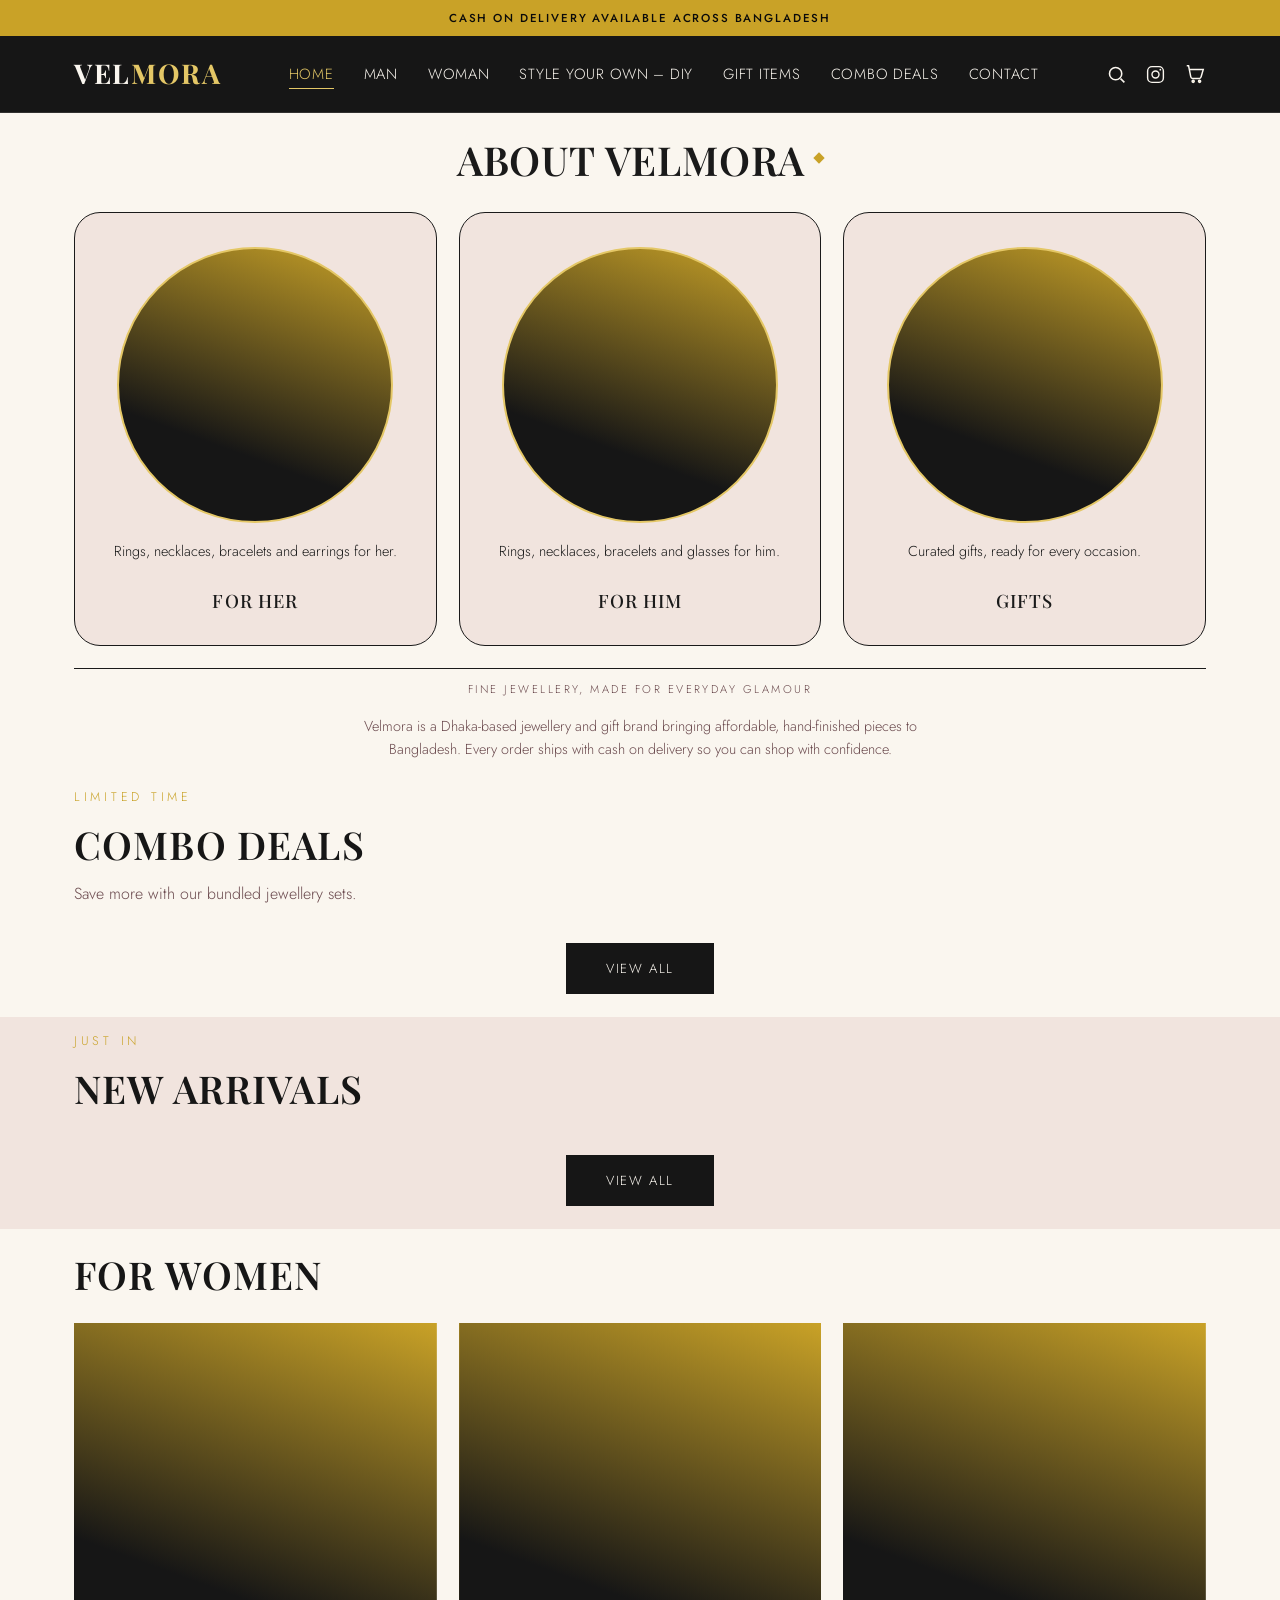
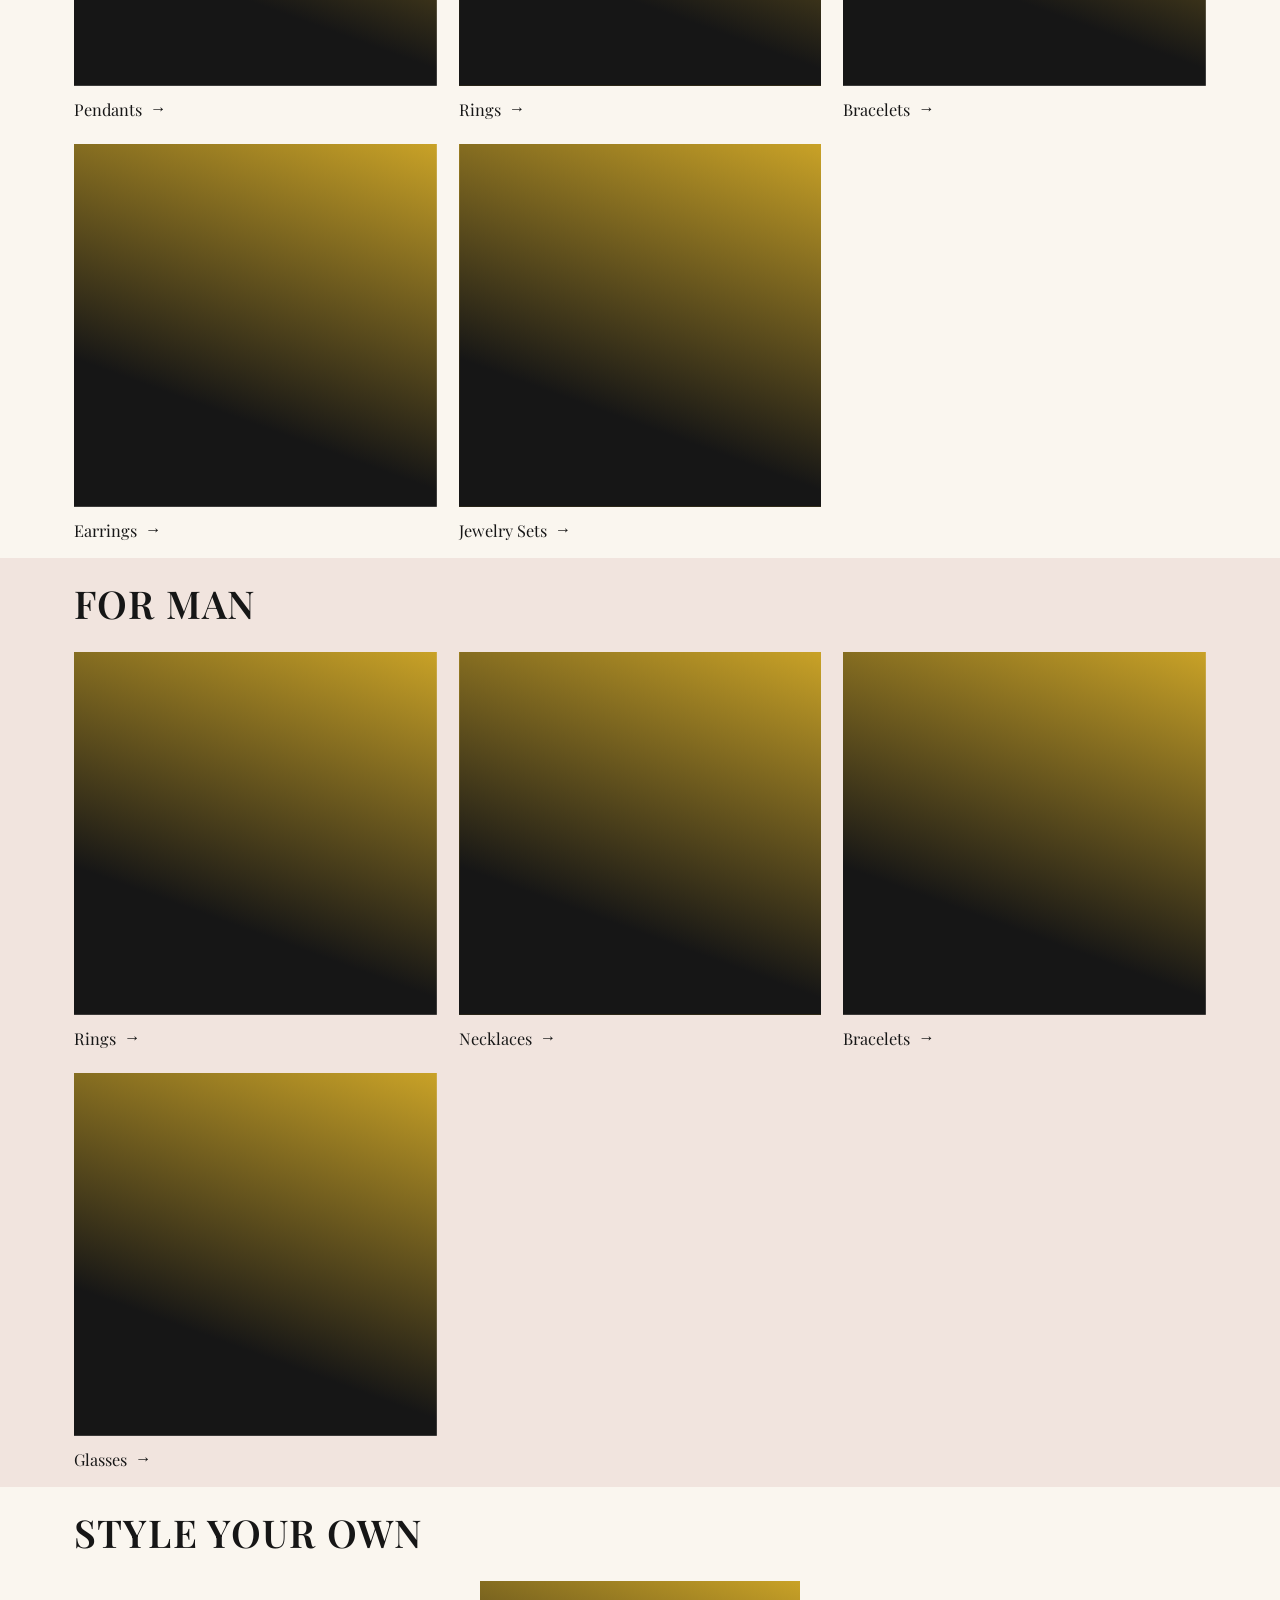
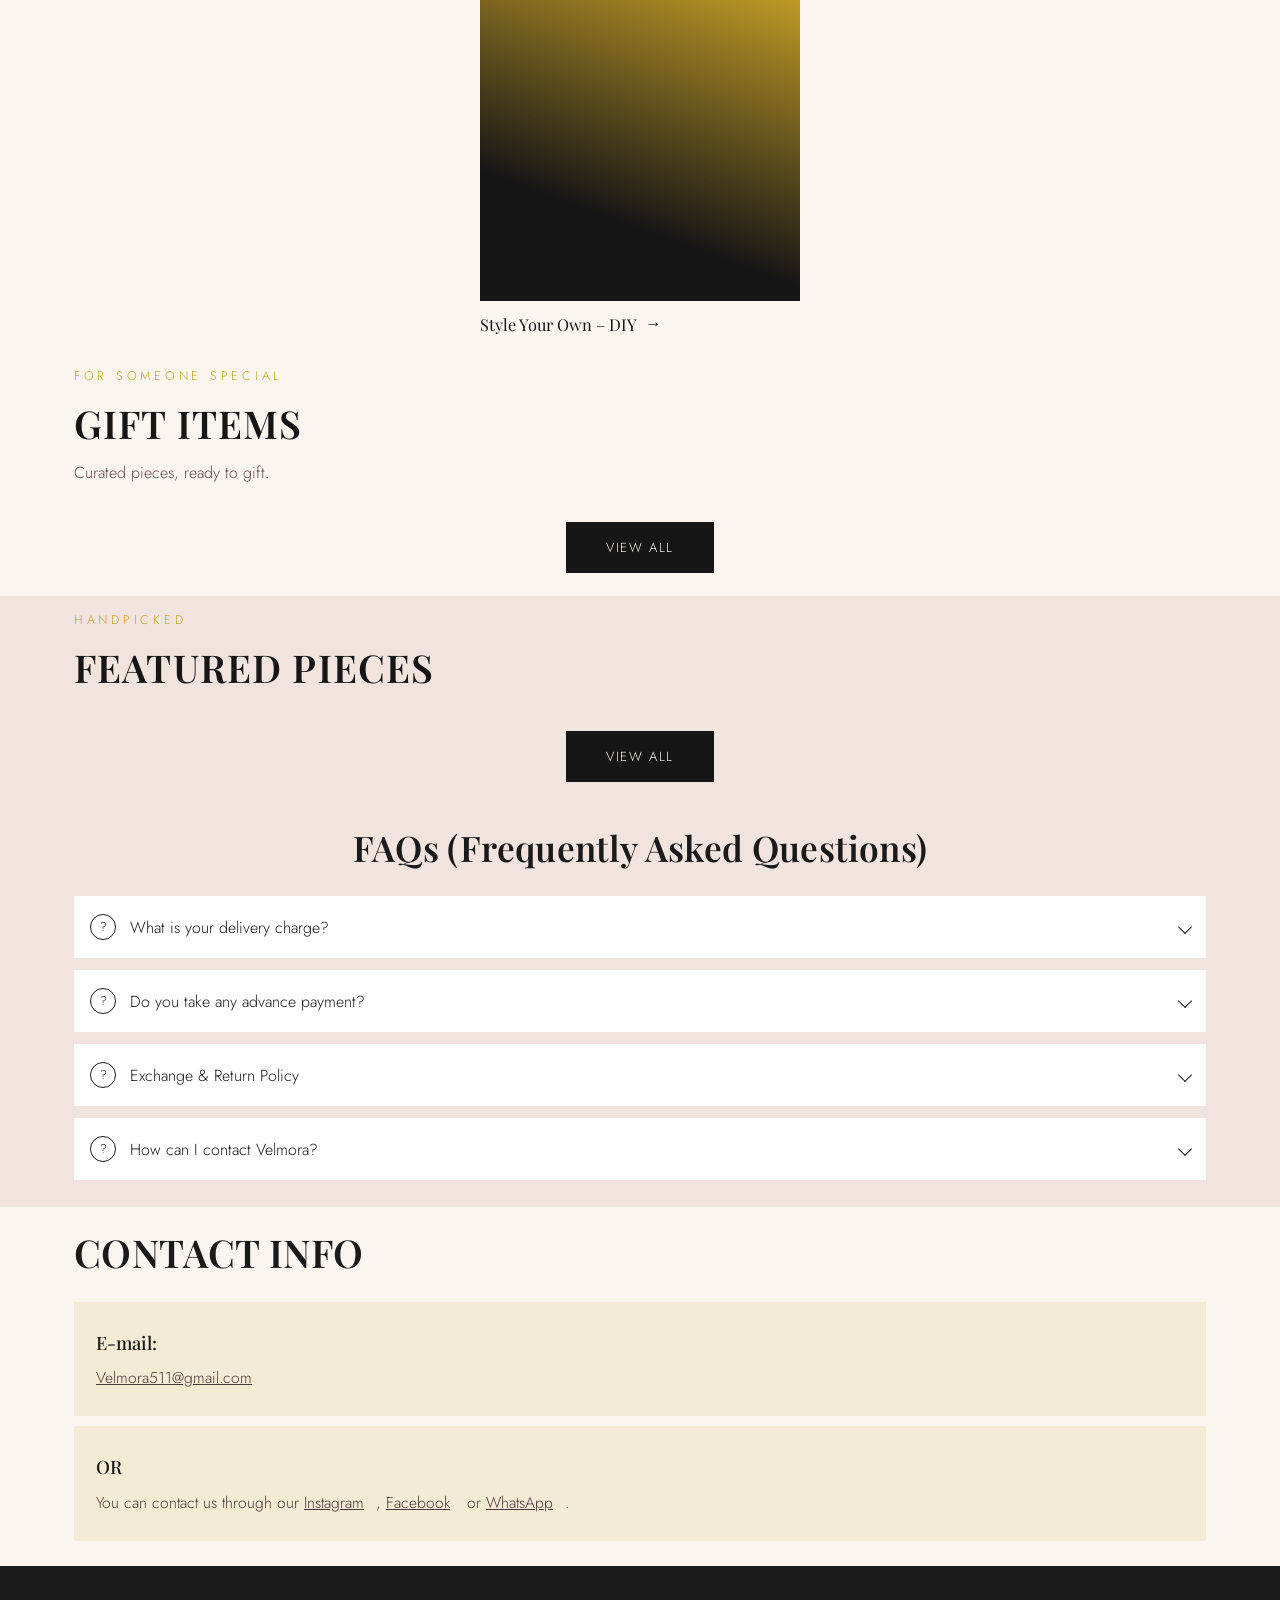
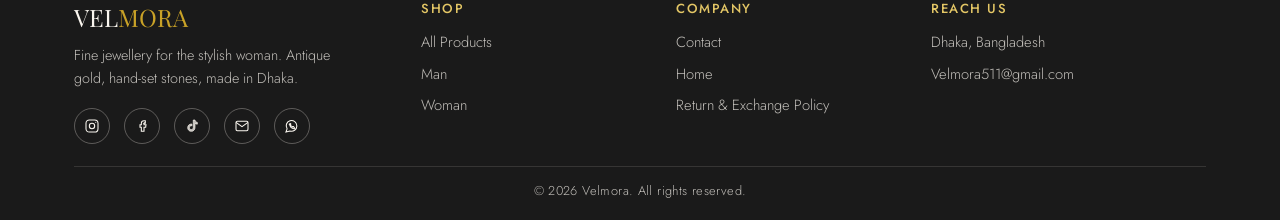
==== commit 94fa6c47: "Add Style Your Own (DIY) tile section to homepage" ====
--- a/index.html
+++ b/index.html
@@ -197,6 +197,18 @@
   </div>
 </section>
 
+<!-- Style Your Own — DIY tile (Unisex, so it isn't split between For Women / For Man) -->
+<section>
+  <div class="container">
+    <div class="section-head jr-head">
+      <h2>Style Your Own</h2>
+    </div>
+    <div class="jr-tiles" style="grid-template-columns: minmax(0, 1fr); max-width: 320px; margin: 0 auto;">
+      <a class="jr-tile" href="shop.html?category=DIY"><div class="jr-tile-img" data-jr-photo data-category="DIY"></div><div class="jr-tile-label">Style Your Own – DIY</div></a>
+    </div>
+  </div>
+</section>
+
 <!-- Gift Items -->
 <section>
   <div class="container">
--- a/css/style.css
+++ b/css/style.css
@@ -1368,31 +1368,38 @@
   .btn .btn-ripple { display: none; }
 }
 
-
-/* ---------- Buy Now (lightning) quick button on product cards ----------
-   Used on home, shop and related-product cards. Sits directly under the
-   round Add-to-Cart button in the card's top-right corner. */
-.quick-buy-btn {
-  position: absolute;
-  top: 54px; right: 12px;
-  width: 34px; height: 34px;
-  border-radius: 50%;
-  background: var(--gold);
-  border: none;
-  display: flex;
-  align-items: center;
-  justify-content: center;
-  color: var(--maroon-dark);
-  box-shadow: 0 4px 10px rgba(10,10,10,0.18);
-  z-index: 3;
-  -webkit-tap-highlight-color: transparent;
-  transition: transform 0.2s ease, background 0.2s ease, box-shadow 0.2s ease;
-}
-.quick-buy-btn svg { width: 16px; height: 16px; }
-.quick-buy-btn:hover { background: var(--gold-light); transform: scale(1.08); }
-.quick-buy-btn:active {
-  transform: scale(0.92);
-  background: var(--gold-light);
-  box-shadow: 0 0 14px 4px rgba(228, 199, 102, 0.85);
-}
-.quick-buy-btn:disabled { opacity: 0.4; cursor: not-allowed; box-shadow: none; }
+/* ---------- Order invoice (post-checkout summary + admin order modal) ---------- */
+.invoice-card {
+  background: var(--white);
+  border: 1px solid rgba(20,20,20,0.12);
+  padding: 26px;
+}
+.invoice-head {
+  display: flex;
+  justify-content: space-between;
+  align-items: flex-start;
+  border-bottom: 2px solid var(--maroon);
+  padding-bottom: 16px;
+  margin-bottom: 18px;
+}
+.invoice-brand {
+  font-family: 'Playfair Display', serif;
+  font-size: 1.3rem;
+  font-weight: 700;
+  color: var(--maroon);
+}
+.invoice-brand span { color: var(--gold); }
+.invoice-sub { font-size: 0.78rem; letter-spacing: 0.1em; text-transform: uppercase; color: #7a5a5d; margin-top: 2px; }
+.invoice-meta { text-align: right; font-size: 0.84rem; color: #6b4a4e; }
+.invoice-block { font-size: 0.9rem; color: var(--plum); line-height: 1.7; margin-bottom: 6px; }
+.invoice-totals { border-top: 1px solid rgba(20,20,20,0.12); padding-top: 4px; }
+.invoice-actions {
+  display: flex;
+  gap: 10px;
+  flex-wrap: wrap;
+  margin-top: 18px;
+}
+.invoice-actions .btn { flex: 1; min-width: 140px; text-align: center; }
+@media print {
+  .site-header, .site-footer, .invoice-actions, .search-bar, .whatsapp-float { display: none !important; }
+}
--- a/css/johrot-layout.css
+++ b/css/johrot-layout.css
@@ -122,15 +122,15 @@
   border: 1.5px solid var(--plum);
   border-radius: 26px;
   background: var(--blush);
-  padding: 14px 8px 12px;
+  padding: 26px 8px 24px;
 }
 .jr-brand-img {
-  width: 78%; aspect-ratio: 1/1; border-radius: 50%;
+  width: 84%; aspect-ratio: 1/1; border-radius: 50%;
   background: var(--photo-bg, linear-gradient(200deg, var(--gold) 0%, var(--maroon) 70%)) center/cover;
   border: 2px solid var(--gold-light);
-  margin-bottom: 10px;
-}
-.jr-brand p { font-size: 0.68rem; line-height: 1.45; color: var(--plum); margin-bottom: 10px; flex: 1; }
+  margin-bottom: 18px;
+}
+.jr-brand p { font-size: 0.68rem; line-height: 1.45; color: var(--plum); margin-bottom: 24px; flex: 1; }
 .jr-brand h3 { font-size: 0.95rem; letter-spacing: 0.06em; text-transform: uppercase; font-weight: 500; }
 .jr-about-line {
   border-top: 1px solid var(--plum);
@@ -139,6 +139,7 @@
   letter-spacing: 0.22em; text-transform: uppercase; color: #6b4a4e;
 }
 @media (min-width: 700px) {
+  .jr-brand { padding: 34px 16px 30px; }
   .jr-brand p { font-size: 0.9rem; }
   .jr-brand h3 { font-size: 1.15rem; }
   .jr-brands { gap: 22px; }
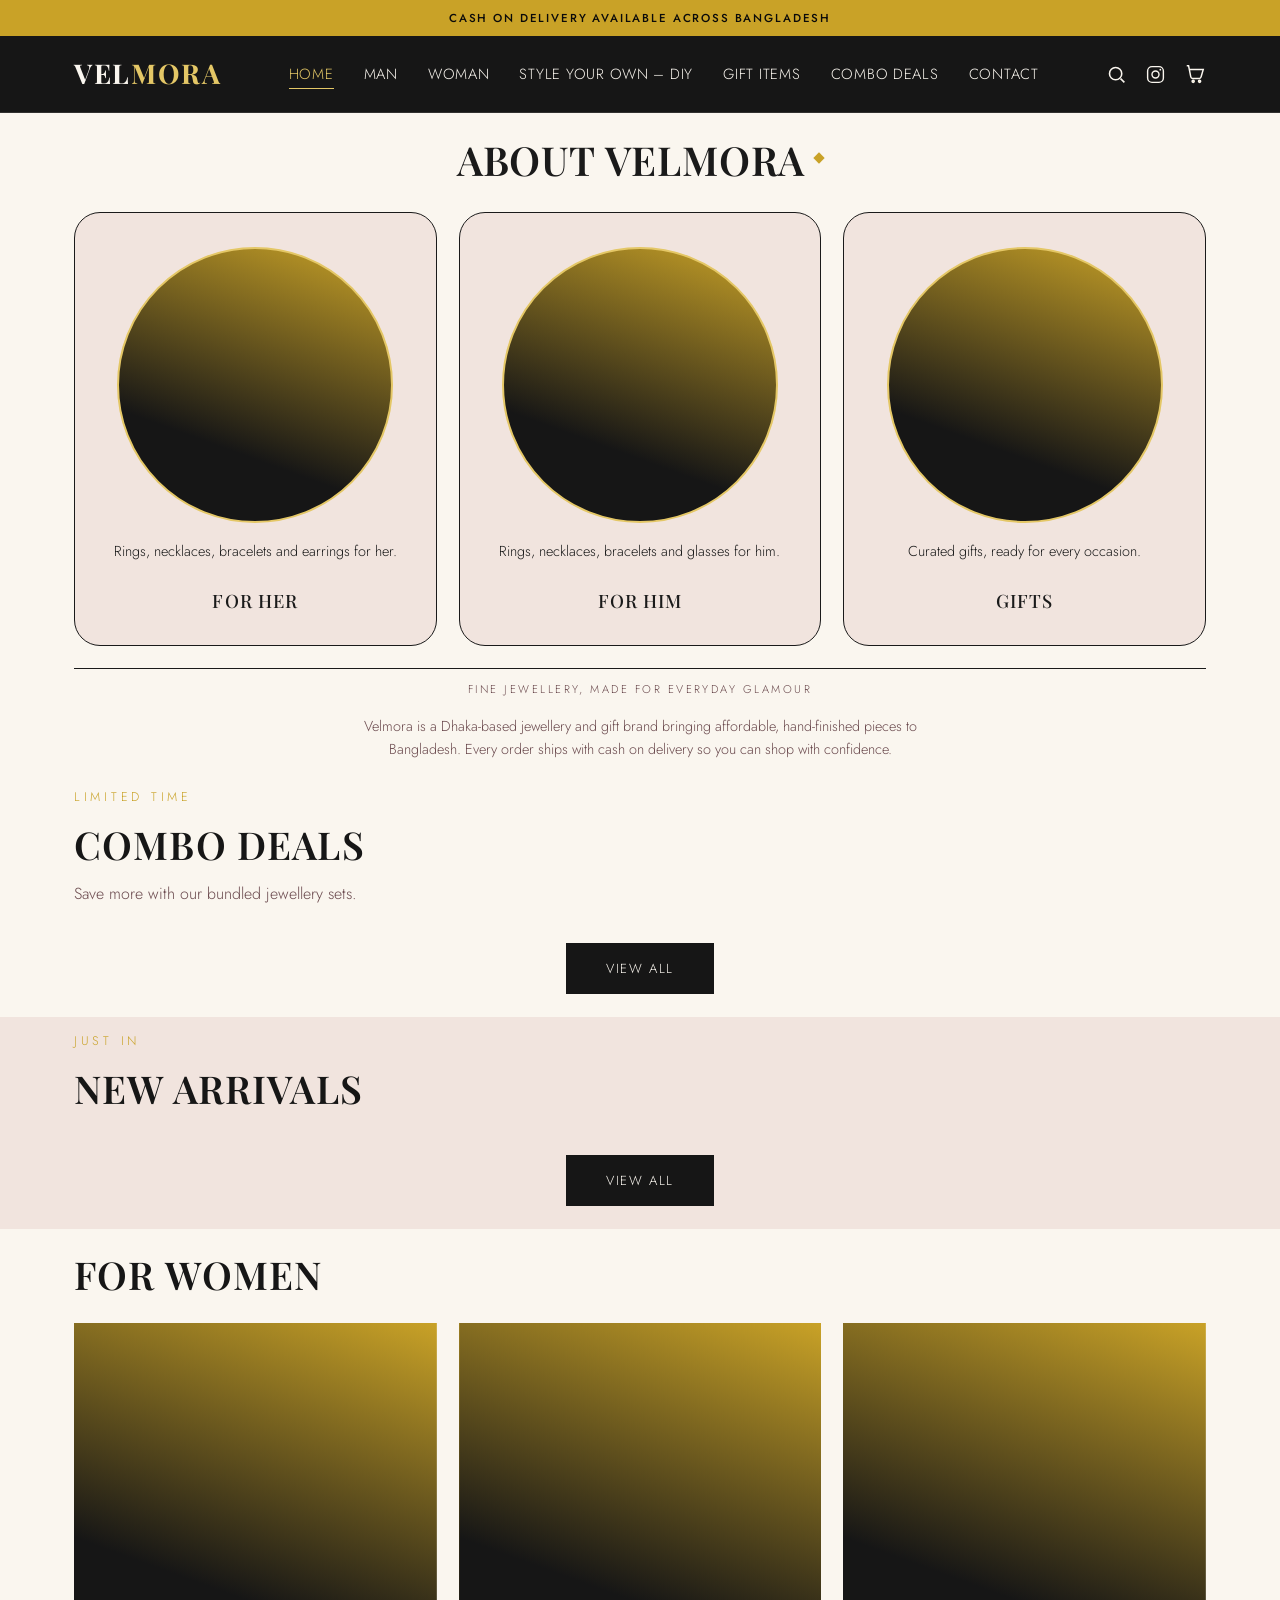
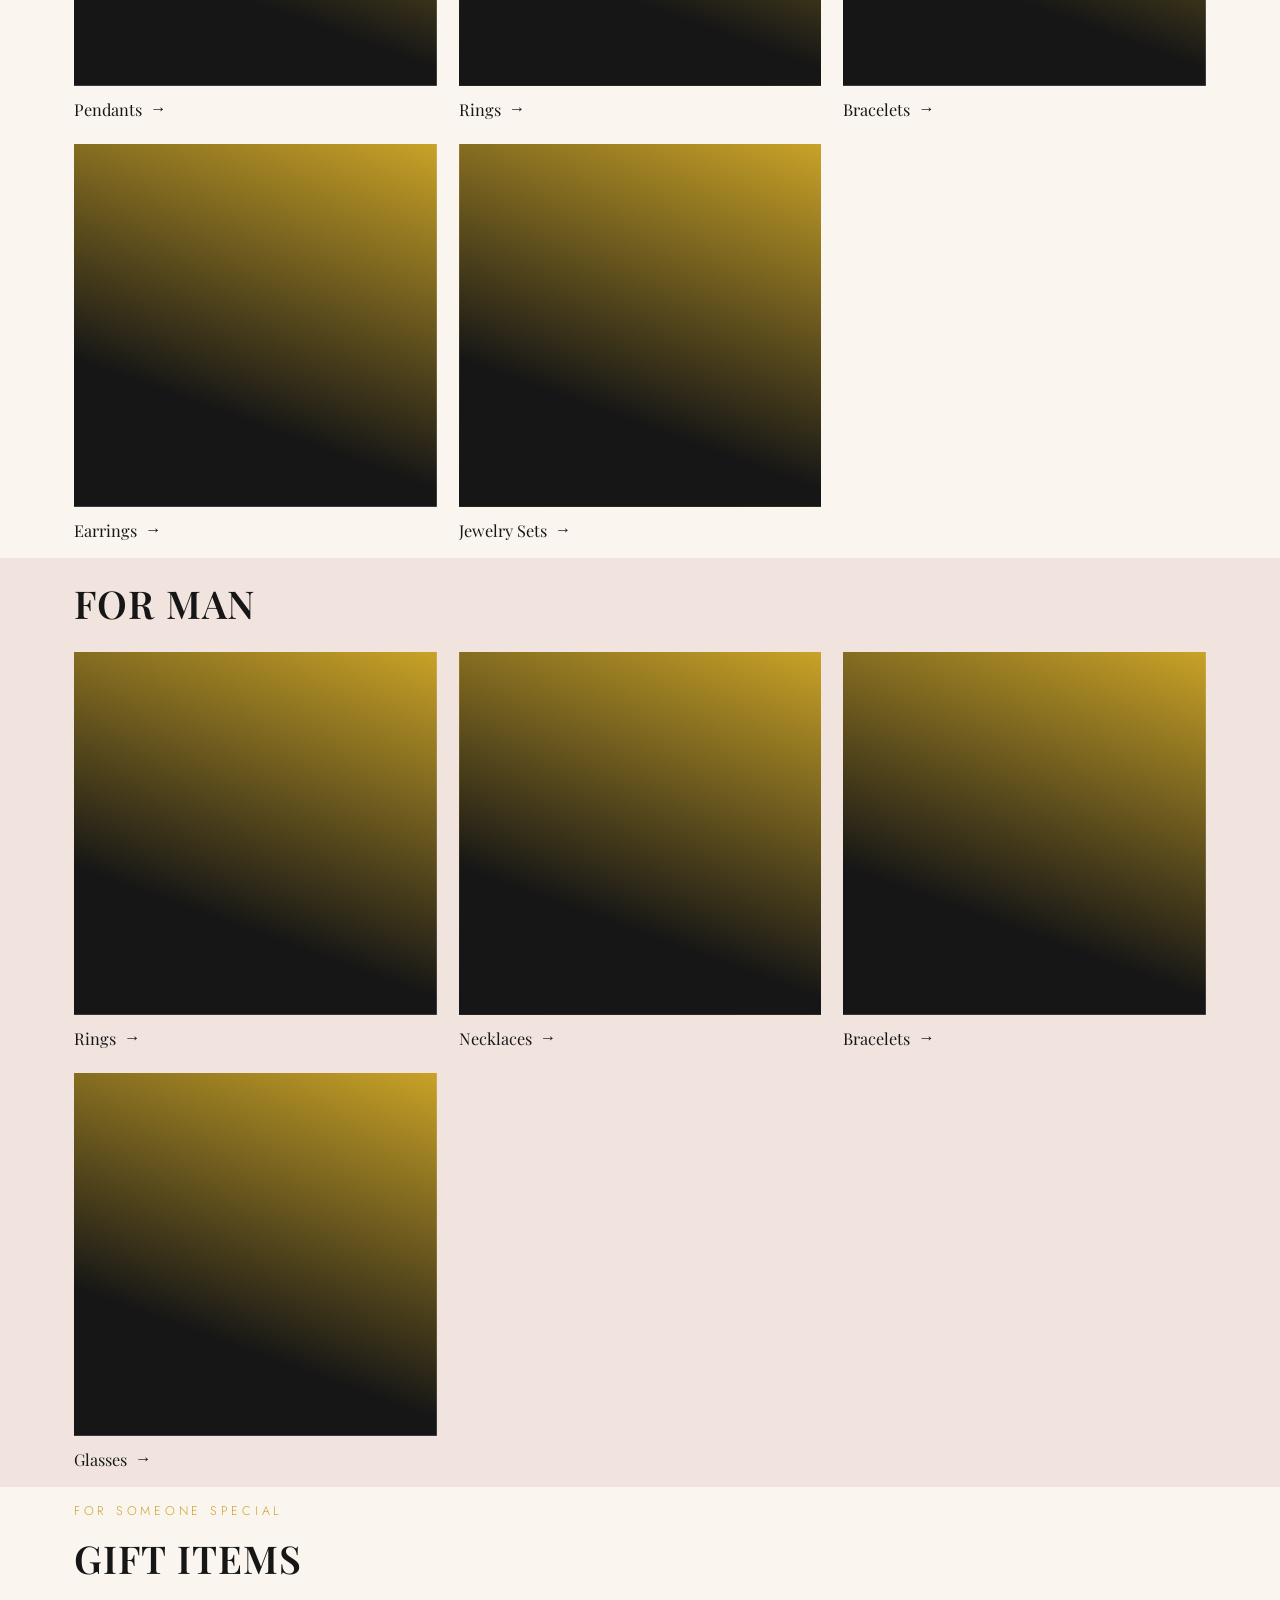
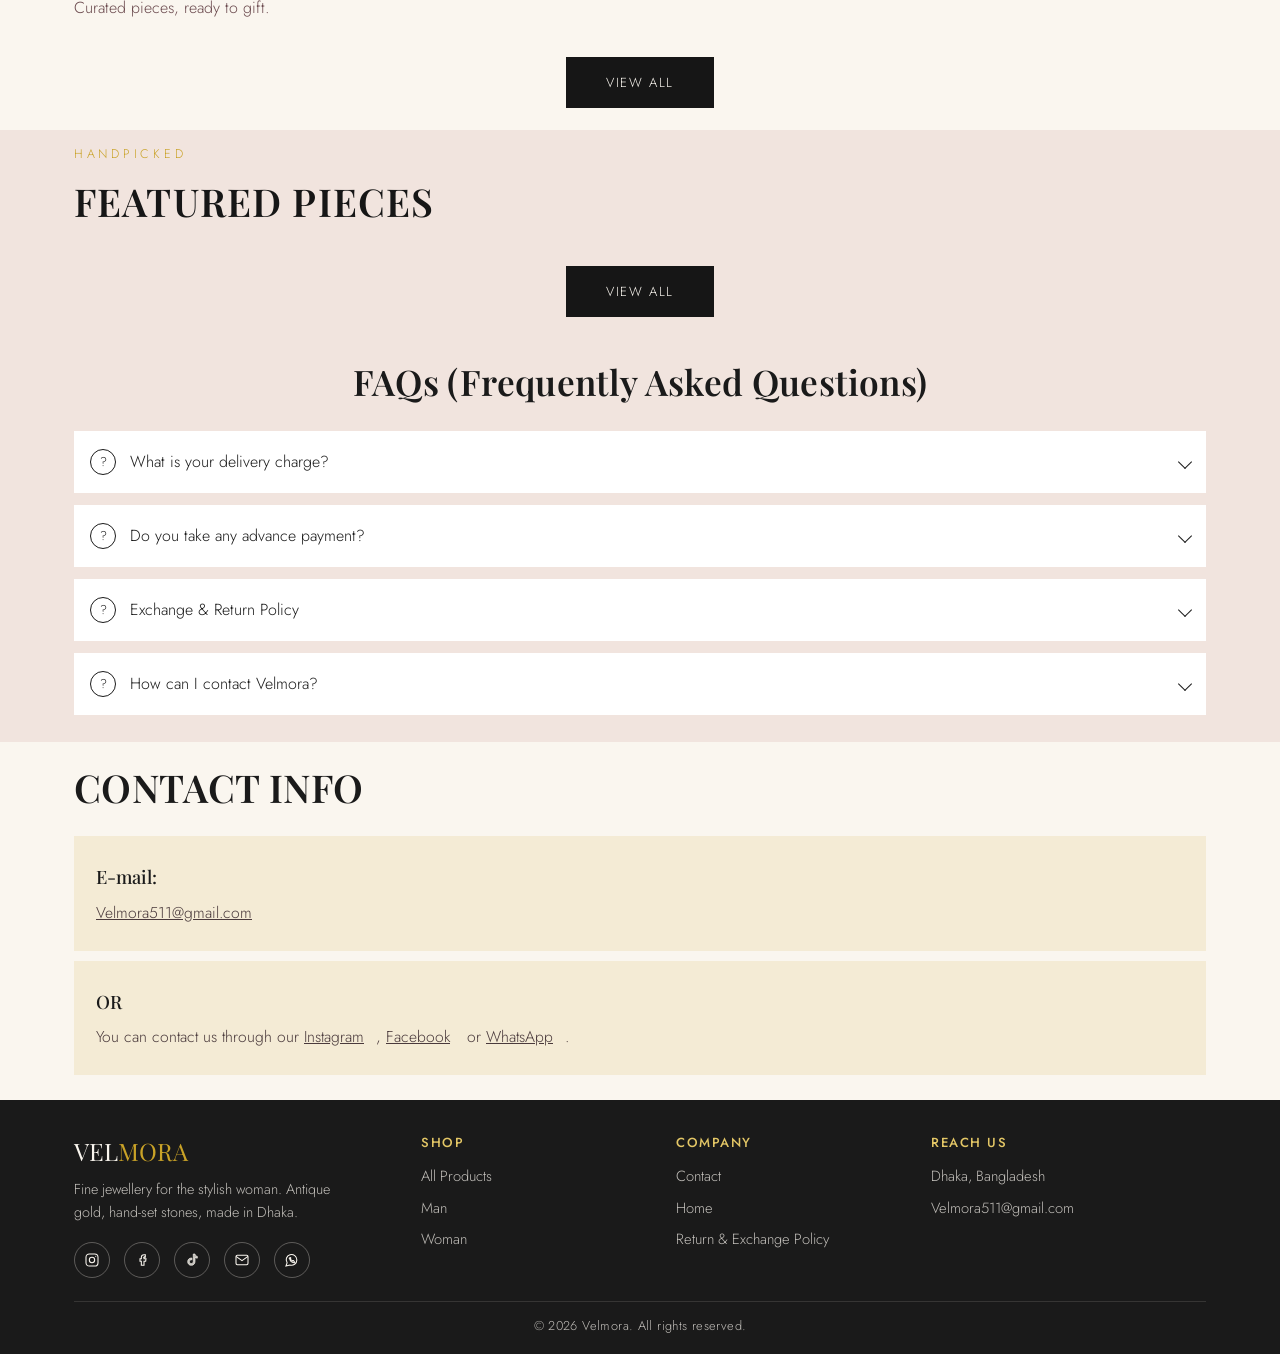
==== commit 34e80d00: "Remove standalone Style Your Own section — tile now injected under For Women by about-cards.js" ====
--- a/index.html
+++ b/index.html
@@ -166,7 +166,8 @@
   </div>
 </section>
 
-<!-- For Women — category tiles -->
+<!-- For Women — category tiles. "Style Your Own – DIY" is added here by
+     js/about-cards.js (default section); admin can move it in Dashboard → Categories. -->
 <section>
   <div class="container">
     <div class="section-head jr-head">
@@ -193,18 +194,6 @@
       <a class="jr-tile" href="shop.html?gender=Men&category=Necklaces"><div class="jr-tile-img" data-jr-photo data-gender="Men" data-category="Necklaces"></div><div class="jr-tile-label">Necklaces</div></a>
       <a class="jr-tile" href="shop.html?gender=Men&category=Bracelets"><div class="jr-tile-img" data-jr-photo data-gender="Men" data-category="Bracelets"></div><div class="jr-tile-label">Bracelets</div></a>
       <a class="jr-tile" href="shop.html?gender=Men&category=Glasses"><div class="jr-tile-img" data-jr-photo data-gender="Men" data-category="Glasses"></div><div class="jr-tile-label">Glasses</div></a>
-    </div>
-  </div>
-</section>
-
-<!-- Style Your Own — DIY tile (Unisex, so it isn't split between For Women / For Man) -->
-<section>
-  <div class="container">
-    <div class="section-head jr-head">
-      <h2>Style Your Own</h2>
-    </div>
-    <div class="jr-tiles" style="grid-template-columns: minmax(0, 1fr); max-width: 320px; margin: 0 auto;">
-      <a class="jr-tile" href="shop.html?category=DIY"><div class="jr-tile-img" data-jr-photo data-category="DIY"></div><div class="jr-tile-label">Style Your Own – DIY</div></a>
     </div>
   </div>
 </section>
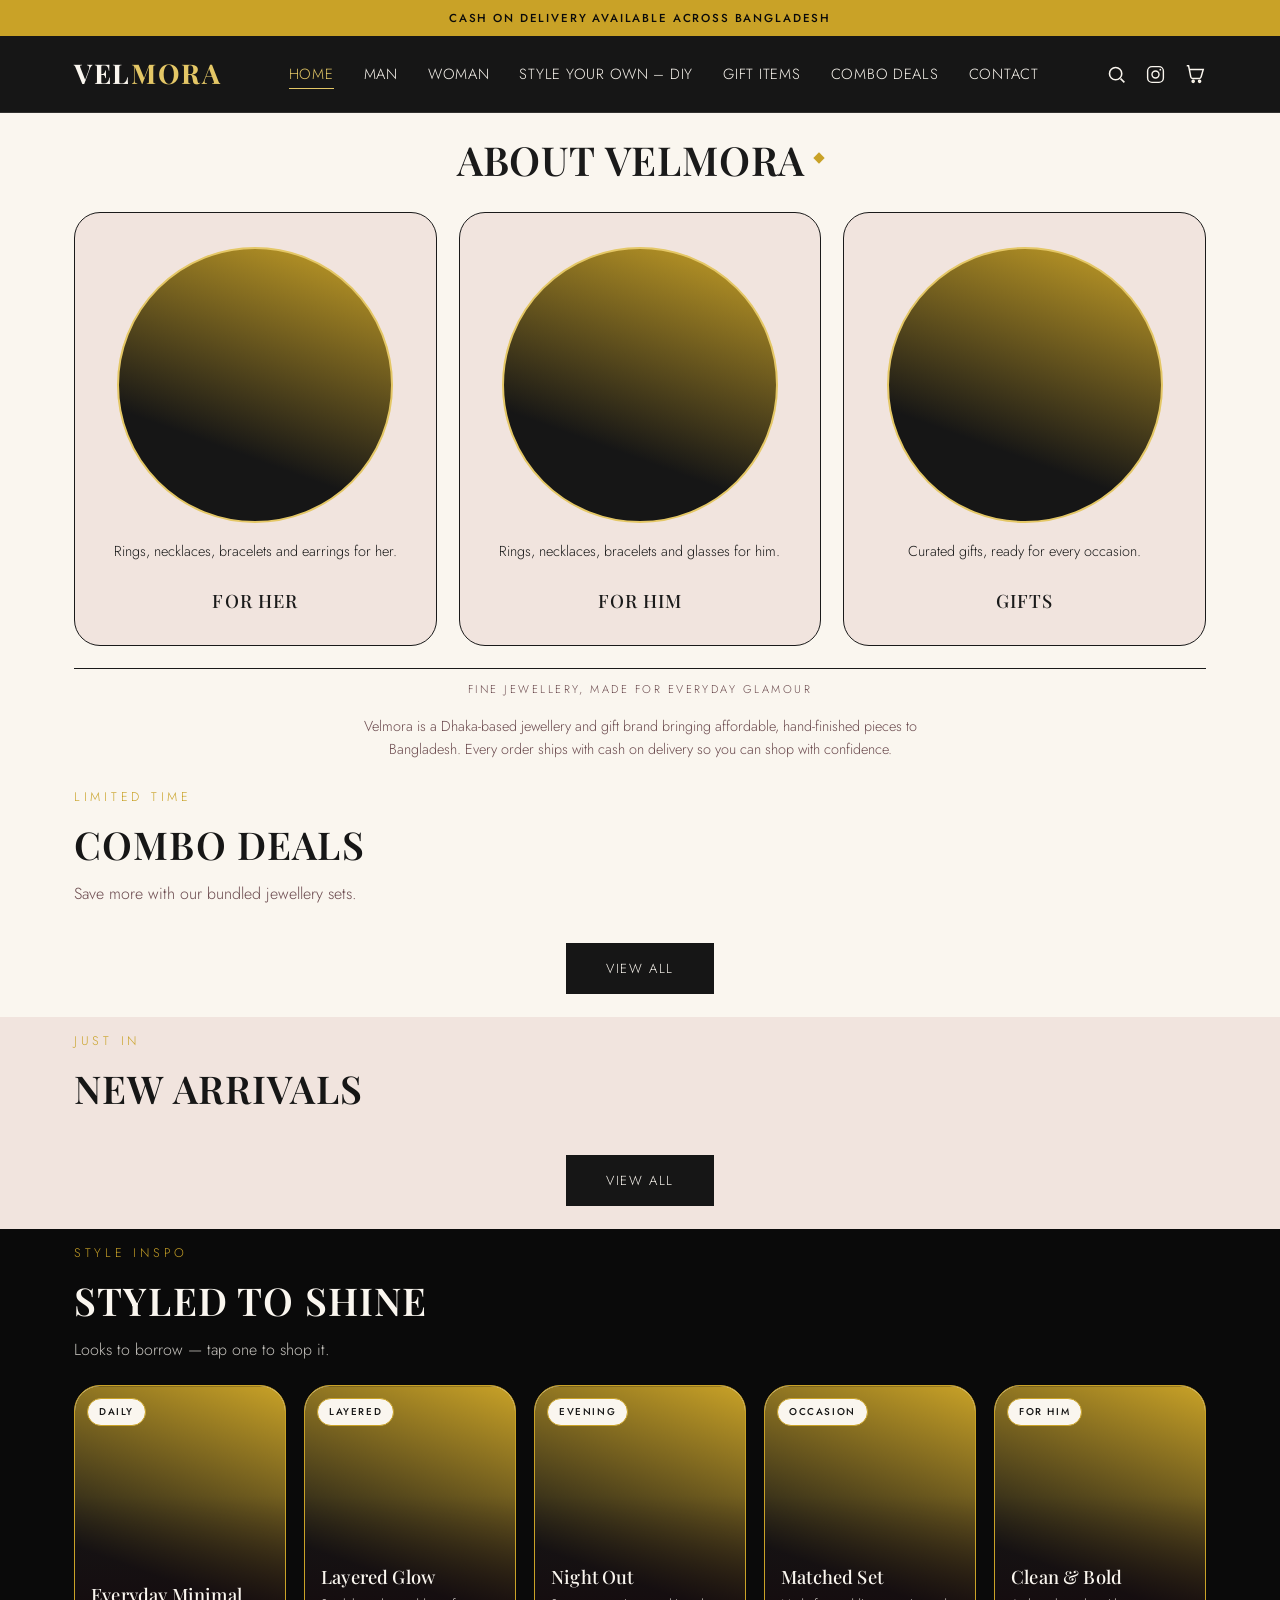
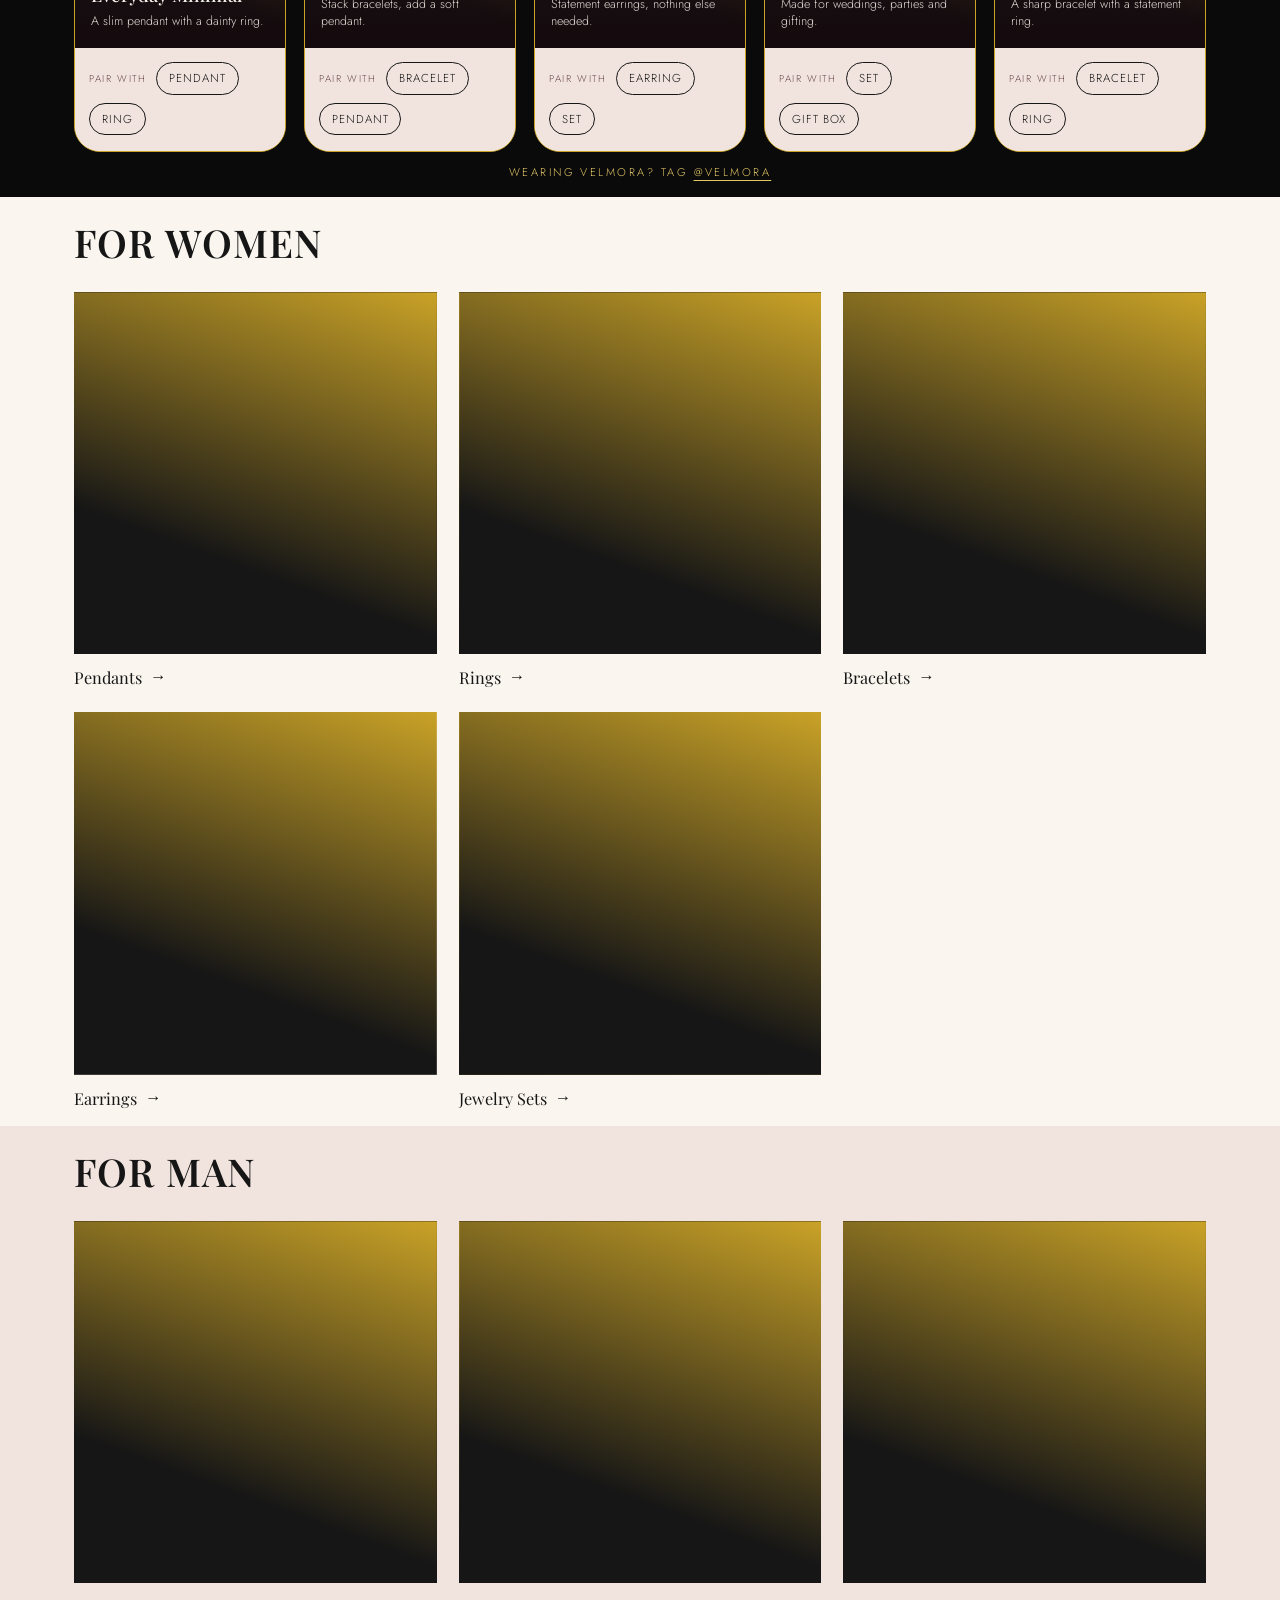
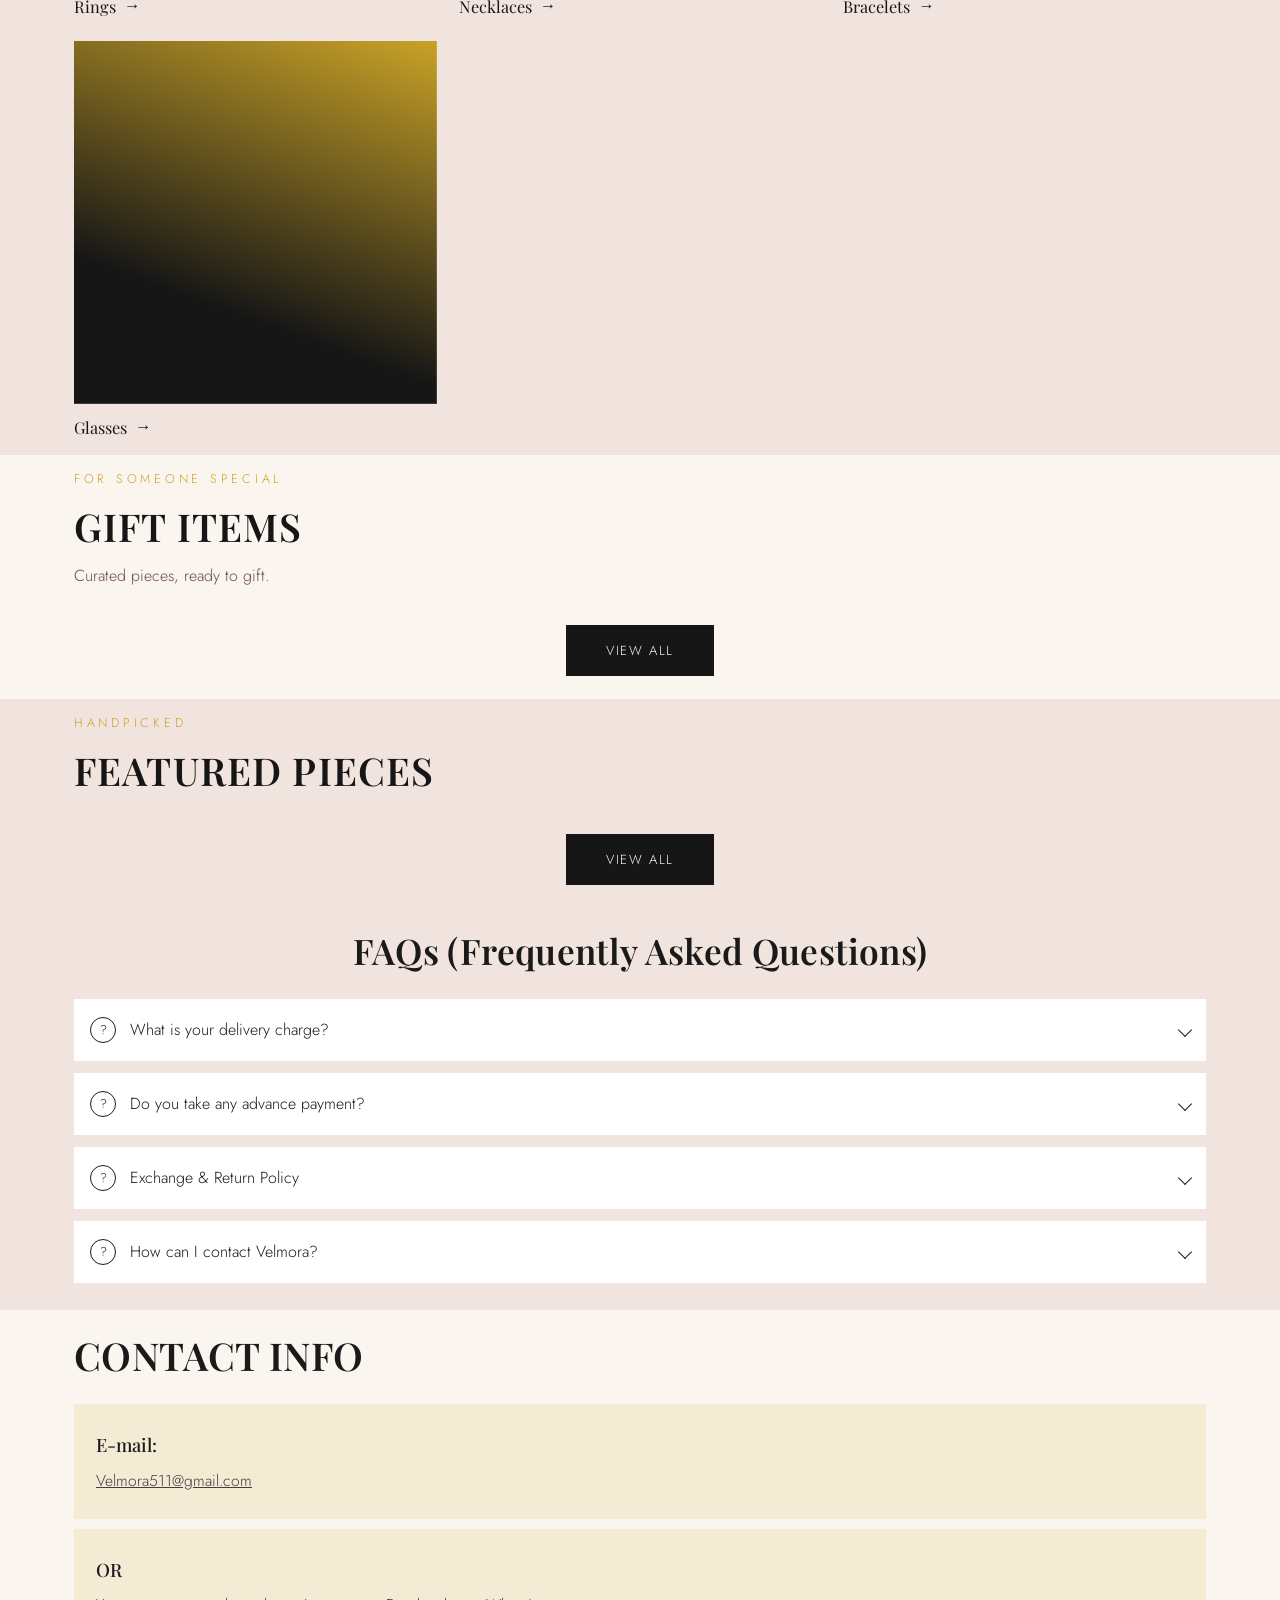
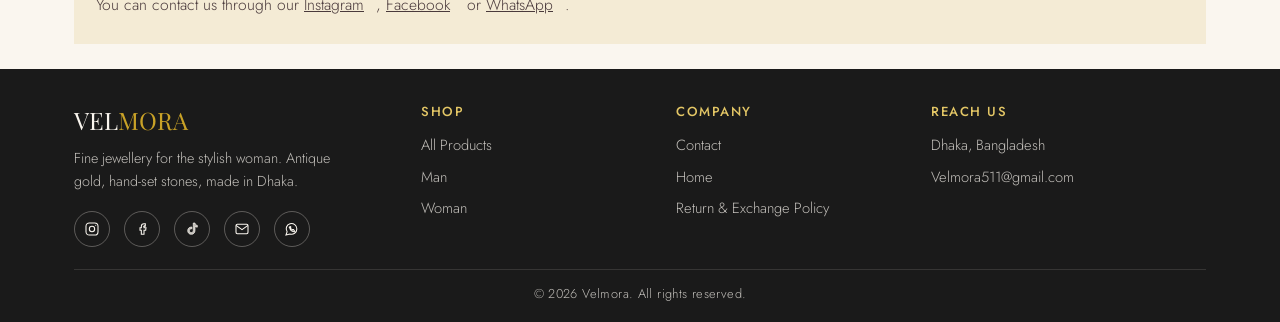
==== commit d140d3fc: "Add Style Inspo section to home page (Velmora maroon/gold theme)" ====
--- a/index.html
+++ b/index.html
@@ -20,6 +20,7 @@
 <link rel="stylesheet" href="css/style.css">
 <link rel="stylesheet" href="css/buy-now.css">
 <link rel="stylesheet" href="css/johrot-layout.css">
+<link rel="stylesheet" href="css/style-inspo.css">
 <script type="application/ld+json">
 {
   "@context": "https://schema.org",
@@ -163,6 +164,61 @@
     <div class="jr-more">
       <a href="shop.html?tag=New" class="btn btn-aqua">View all</a>
     </div>
+  </div>
+</section>
+
+<!-- Style Inspo — ready-made looks. Photos come from product images (data-jr-photo);
+     each look links to the shop and suggests pieces to pair. -->
+<section class="si-section" id="style-inspo">
+  <div class="container">
+    <div class="section-head jr-head">
+      <div class="section-eyebrow">Style Inspo</div>
+      <h2>Styled to Shine</h2>
+      <p>Looks to borrow — tap one to shop it.</p>
+    </div>
+    <div class="si-scroller">
+      <article class="si-card">
+        <a class="si-main" href="shop.html?gender=Women&category=Pendant">
+          <div class="si-img" data-jr-photo data-gender="Women" data-category="Pendant"></div>
+          <span class="si-tag">Daily</span>
+          <div class="si-cap"><h3>Everyday Minimal</h3><p>A slim pendant with a dainty ring.</p></div>
+        </a>
+        <div class="si-pair"><span>Pair with</span><a href="shop.html?gender=Women&category=Pendant">Pendant</a><a href="shop.html?gender=Women&category=Rings">Ring</a></div>
+      </article>
+      <article class="si-card">
+        <a class="si-main" href="shop.html?gender=Women&category=Bracelets">
+          <div class="si-img" data-jr-photo data-gender="Women" data-category="Bracelets"></div>
+          <span class="si-tag">Layered</span>
+          <div class="si-cap"><h3>Layered Glow</h3><p>Stack bracelets, add a soft pendant.</p></div>
+        </a>
+        <div class="si-pair"><span>Pair with</span><a href="shop.html?gender=Women&category=Bracelets">Bracelet</a><a href="shop.html?gender=Women&category=Pendant">Pendant</a></div>
+      </article>
+      <article class="si-card">
+        <a class="si-main" href="shop.html?gender=Women&category=Earrings">
+          <div class="si-img" data-jr-photo data-gender="Women" data-category="Earrings"></div>
+          <span class="si-tag">Evening</span>
+          <div class="si-cap"><h3>Night Out</h3><p>Statement earrings, nothing else needed.</p></div>
+        </a>
+        <div class="si-pair"><span>Pair with</span><a href="shop.html?gender=Women&category=Earrings">Earring</a><a href="shop.html?gender=Women&category=Jewelry%20Set">Set</a></div>
+      </article>
+      <article class="si-card">
+        <a class="si-main" href="shop.html?gender=Women&category=Jewelry%20Set">
+          <div class="si-img" data-jr-photo data-gender="Women" data-category="Jewelry Set"></div>
+          <span class="si-tag">Occasion</span>
+          <div class="si-cap"><h3>Matched Set</h3><p>Made for weddings, parties and gifting.</p></div>
+        </a>
+        <div class="si-pair"><span>Pair with</span><a href="shop.html?gender=Women&category=Jewelry%20Set">Set</a><a href="shop.html?category=Gift%20Box">Gift Box</a></div>
+      </article>
+      <article class="si-card">
+        <a class="si-main" href="shop.html?gender=Men&category=Bracelets">
+          <div class="si-img" data-jr-photo data-gender="Men" data-category="Bracelets"></div>
+          <span class="si-tag">For Him</span>
+          <div class="si-cap"><h3>Clean &amp; Bold</h3><p>A sharp bracelet with a statement ring.</p></div>
+        </a>
+        <div class="si-pair"><span>Pair with</span><a href="shop.html?gender=Men&category=Bracelets">Bracelet</a><a href="shop.html?gender=Men&category=Rings">Ring</a></div>
+      </article>
+    </div>
+    <p class="si-share">Wearing Velmora? Tag <a href="https://instagram.com/velmora" target="_blank" rel="noopener">@velmora</a></p>
   </div>
 </section>
 
--- a/css/style.css
+++ b/css/style.css
@@ -24,7 +24,6 @@
   font-weight: 300;
   line-height: 1.6;
   -webkit-font-smoothing: antialiased;
-  overflow-x: hidden;
   width: 100%;
 }
 
@@ -825,7 +824,7 @@
 }
 .product-info h3 { font-size: 1.02rem; font-weight: 600; margin-bottom: 6px; }
 .product-info .price { color: var(--maroon); font-weight: 500; font-family: 'Jost', sans-serif; }
-.product-info .price .old { color: #a98d90; text-decoration: line-through; font-size: 0.88rem; margin-left: 8px; font-weight: 300; }
+.price .old { color: #a98d90; text-decoration: line-through; font-size: 0.88rem; margin-left: 8px; font-weight: 300; }
 .product-info .stock-note { font-size: 0.74rem; color: #7a9a7c; margin-top: 4px; }
 .save-badge { font-size: 0.76rem; color: #155724; font-weight: 500; margin-top: 3px; }
 .discount-pill { display: inline-block; background: var(--gold); color: var(--maroon-dark); font-size: 0.65em; font-family: 'Jost', sans-serif; font-weight: 600; padding: 3px 12px; border-radius: 999px; vertical-align: middle; margin-left: 8px; }
--- a/css/johrot-layout.css
+++ b/css/johrot-layout.css
@@ -29,7 +29,7 @@
     left: 0; right: auto;
     width: min(88vw, 400px);
     transform: translateX(-100%);
-    padding: 84px 0 40px;
+    padding: 56px 0 40px;
   }
   .nav-links.is-open { transform: translateX(0); }
   .nav-links li { border-bottom: none; }
--- a/css/style-inspo.css
+++ b/css/style-inspo.css
@@ -0,0 +1,94 @@
+/* ==========================================================
+   Style Inspo section — Velmora maroon / gold / ivory theme.
+   Loaded after johrot-layout.css. Uses the same CSS variables.
+   ========================================================== */
+
+.si-section { background: var(--maroon-dark); color: var(--ivory); }
+.si-section .jr-head h2 { color: var(--ivory); }
+.si-section .jr-head p { color: rgba(250,246,239,0.78); }
+
+/* Mobile: swipeable row with a peek of the next card */
+.si-scroller {
+  display: flex; gap: 14px;
+  overflow-x: auto; scroll-snap-type: x mandatory;
+  padding: 4px 2px 16px; margin: 0 -2px;
+  -webkit-overflow-scrolling: touch; scrollbar-width: none;
+}
+.si-scroller::-webkit-scrollbar { display: none; }
+
+.si-card {
+  flex: 0 0 min(72vw, 290px);
+  scroll-snap-align: start;
+  background: var(--ivory);
+  border: 1.5px solid var(--gold);
+  border-radius: 26px;
+  overflow: hidden;
+  display: flex; flex-direction: column;
+}
+
+.si-main { display: block; position: relative; }
+.si-img {
+  aspect-ratio: 4/5;
+  background: var(--photo-bg, linear-gradient(200deg, var(--gold) 0%, var(--maroon) 70%)) center/cover;
+  transition: transform 0.35s ease;
+}
+.si-main { overflow: hidden; }
+.si-main:hover .si-img { transform: scale(1.03); }
+.si-main::after {
+  content: ''; position: absolute; inset: 0; pointer-events: none;
+  background: linear-gradient(to top, rgba(20,6,10,0.78) 0%, rgba(20,6,10,0) 58%);
+}
+
+.si-tag {
+  position: absolute; top: 12px; left: 12px; z-index: 1;
+  background: var(--ivory); color: var(--maroon);
+  border: 1px solid var(--gold); border-radius: 999px;
+  padding: 5px 11px;
+  font-size: 0.62rem; letter-spacing: 0.16em; text-transform: uppercase; font-weight: 500;
+}
+
+.si-cap {
+  position: absolute; left: 0; right: 0; bottom: 0; z-index: 1;
+  padding: 16px 16px 18px; color: var(--ivory);
+}
+.si-cap h3 {
+  font-family: 'Playfair Display', serif;
+  font-size: 1.3rem; font-weight: 500; color: var(--ivory);
+  margin: 0 0 4px;
+}
+.si-cap p { margin: 0; font-size: 0.78rem; line-height: 1.4; color: rgba(250,246,239,0.88); }
+
+/* "Pair with" chips under each look */
+.si-pair {
+  display: flex; flex-wrap: wrap; align-items: center; gap: 8px;
+  padding: 14px 14px 16px;
+  background: var(--blush);
+}
+.si-pair span {
+  font-size: 0.62rem; letter-spacing: 0.16em; text-transform: uppercase; color: #6b4a4e;
+  margin-right: 2px;
+}
+.si-pair a {
+  border: 1px solid var(--maroon); color: var(--maroon);
+  padding: 6px 12px; border-radius: 999px;
+  font-size: 0.72rem; letter-spacing: 0.08em; text-transform: uppercase;
+  transition: background 0.2s ease, color 0.2s ease;
+}
+.si-pair a:hover, .si-pair a:active { background: var(--maroon); color: var(--ivory); }
+
+.si-share {
+  text-align: center; margin: 6px 0 0;
+  font-size: 0.7rem; letter-spacing: 0.22em; text-transform: uppercase;
+  color: var(--gold-light);
+}
+.si-share a { color: var(--gold-light); text-decoration: underline; text-underline-offset: 4px; }
+
+/* Desktop: all looks in a grid, no scrolling */
+@media (min-width: 900px) {
+  .si-scroller {
+    display: grid; grid-template-columns: repeat(5, minmax(0, 1fr));
+    gap: 18px; overflow: visible; padding-bottom: 6px;
+  }
+  .si-card { flex: none; }
+  .si-cap h3 { font-size: 1.15rem; }
+}
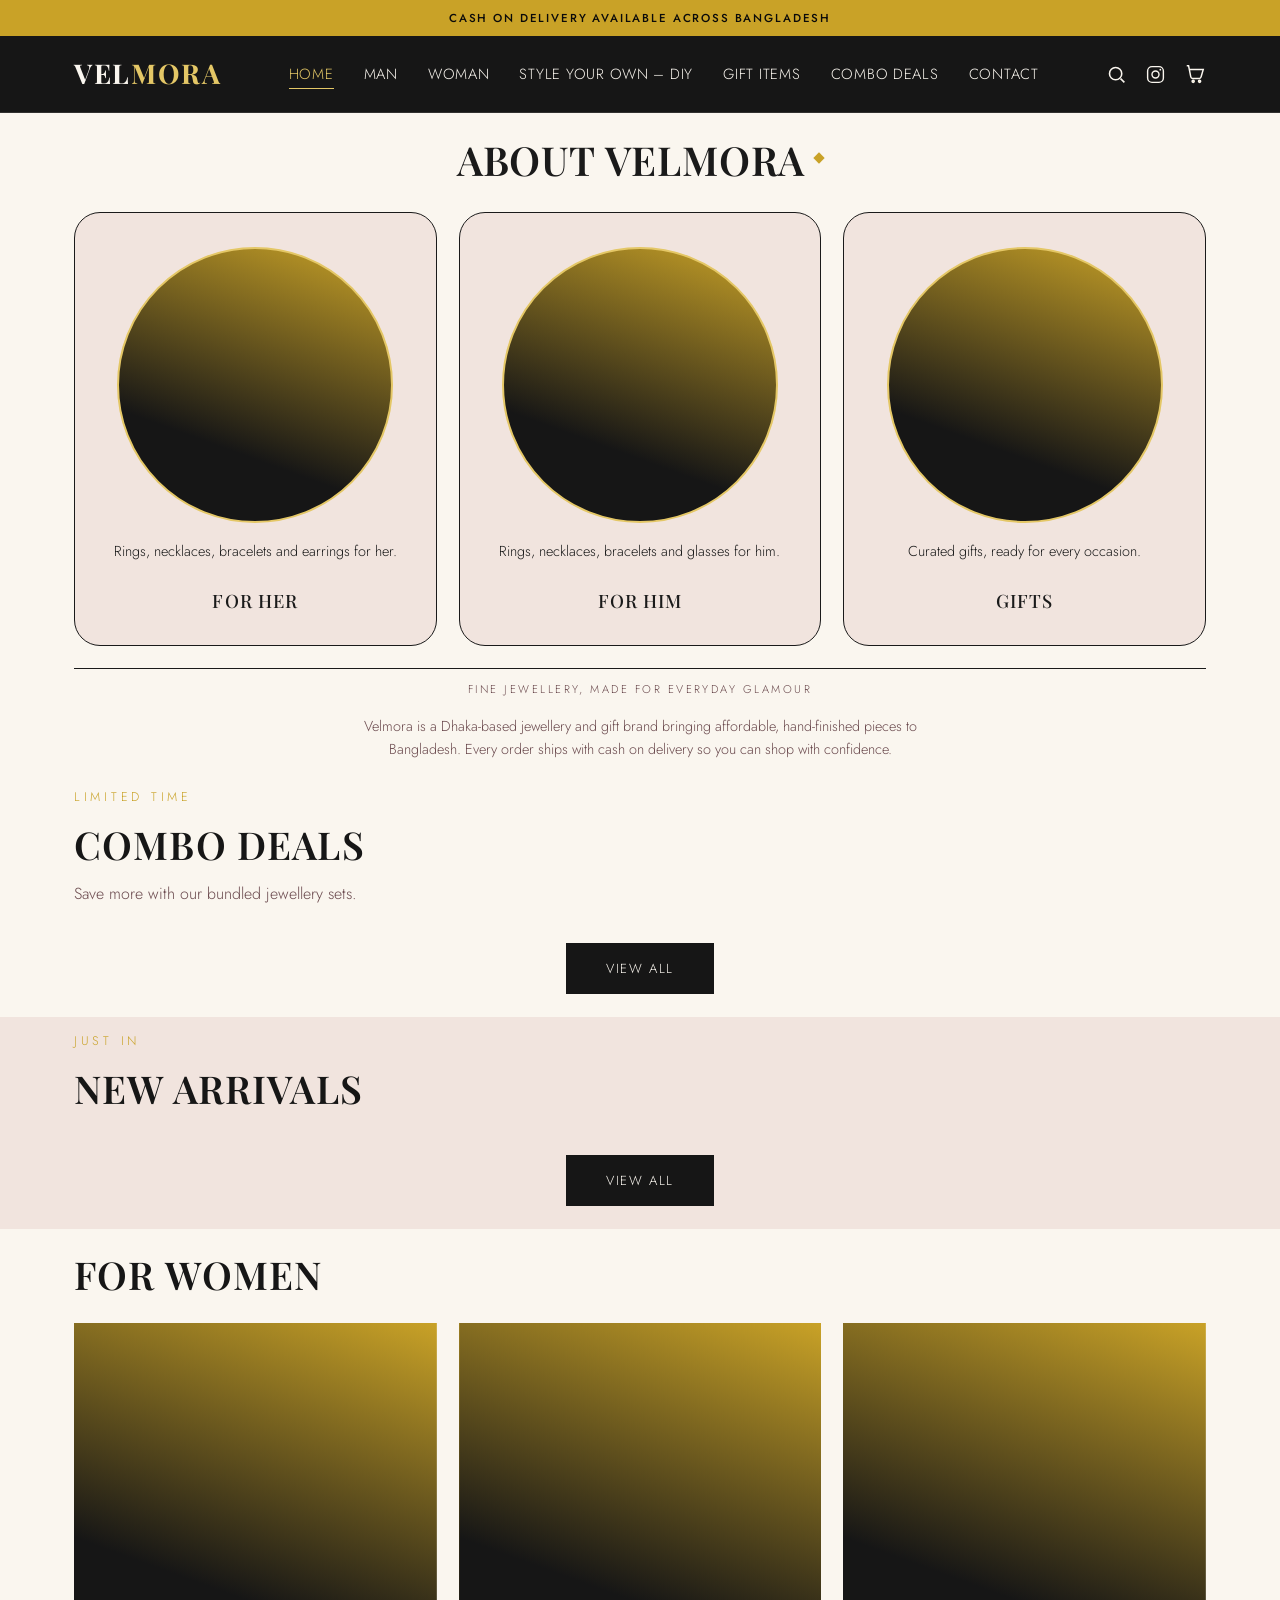
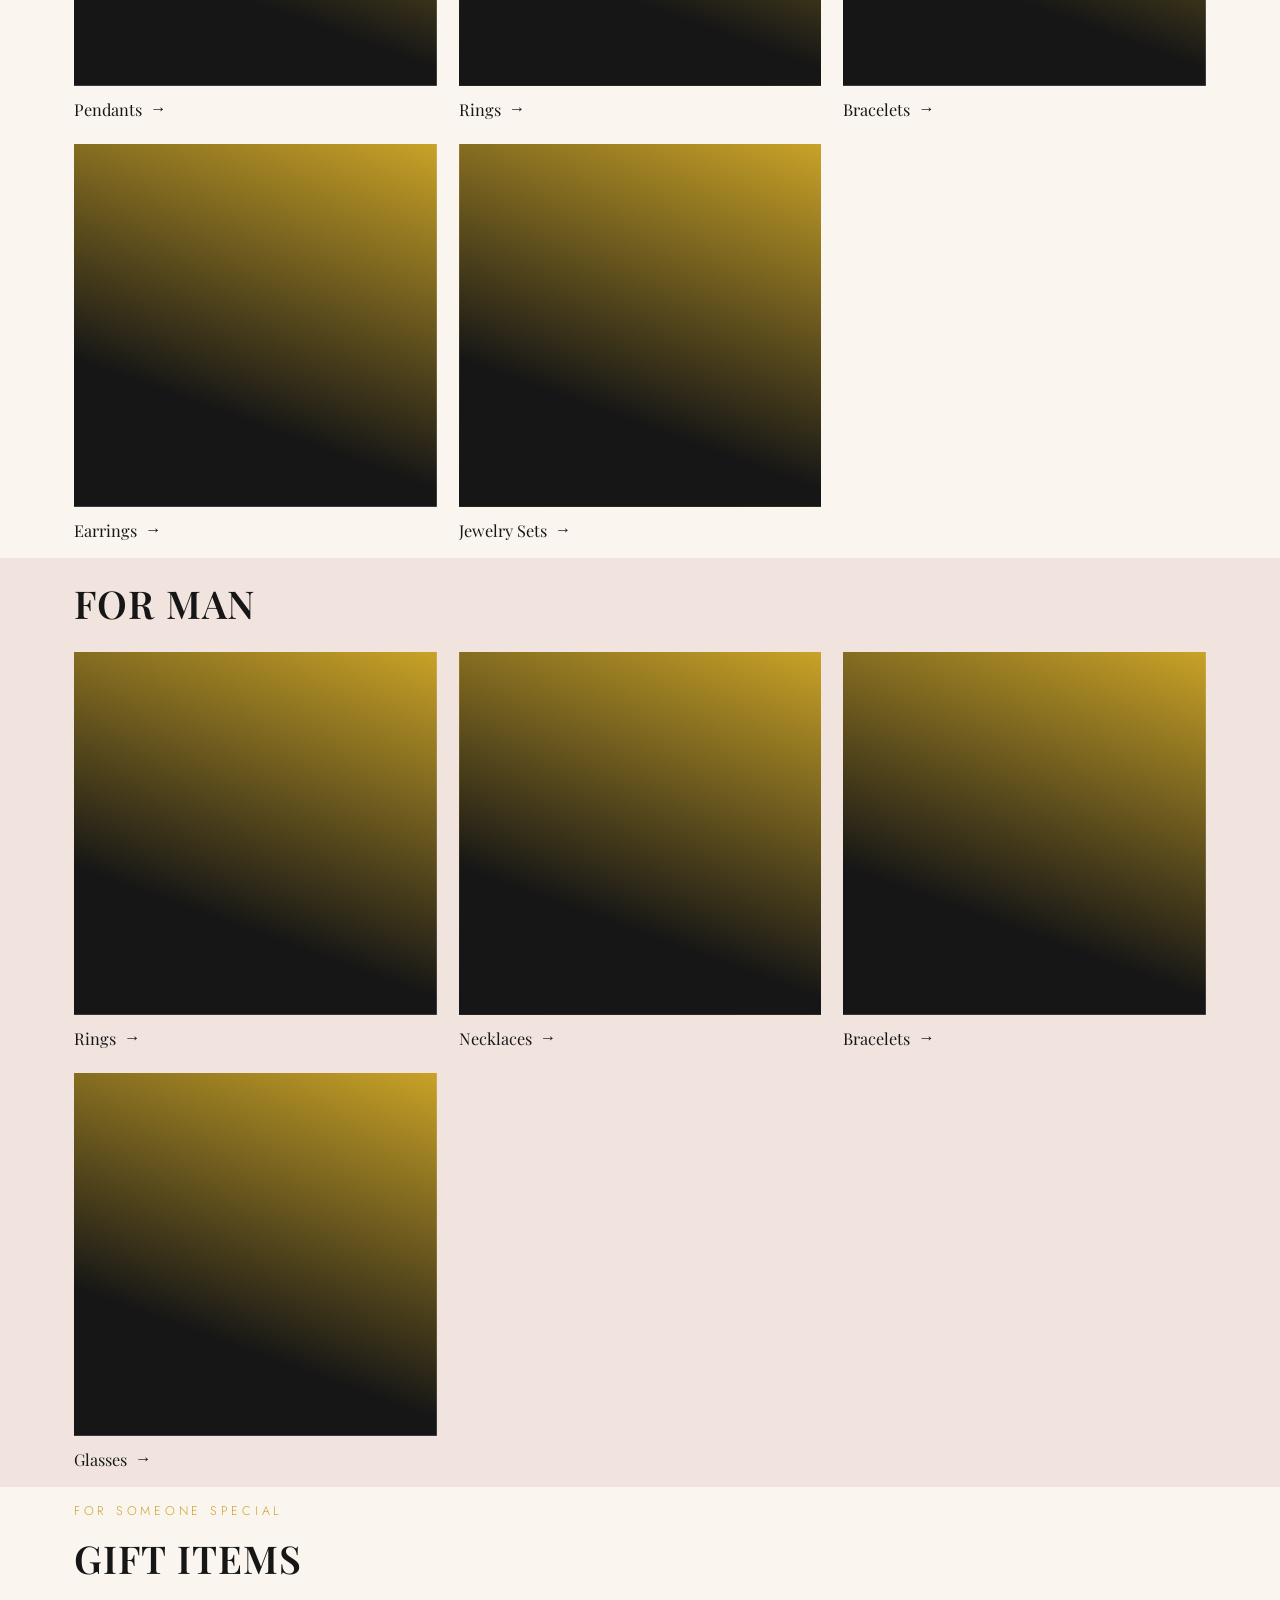
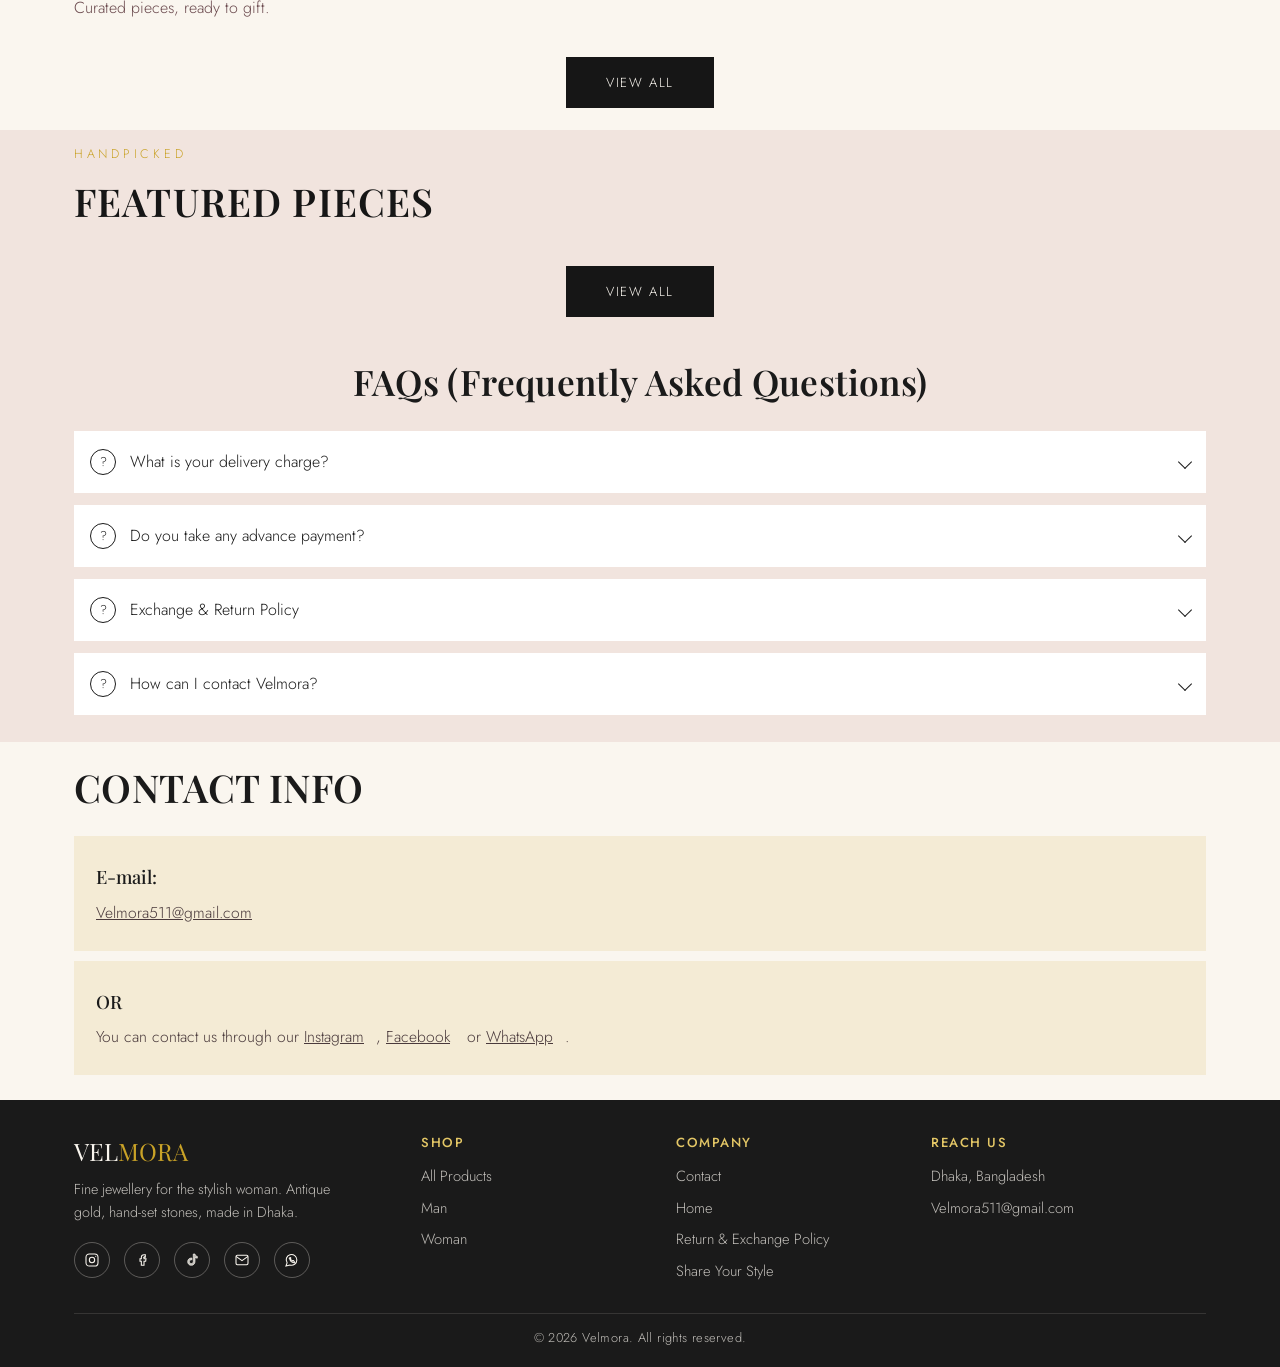
==== commit 3f40dfba: "Style Inspo: hidden section for approved customer photos, footer share link, dashboard approval tab" ====
--- a/index.html
+++ b/index.html
@@ -167,58 +167,17 @@
   </div>
 </section>
 
-<!-- Style Inspo — ready-made looks. Photos come from product images (data-jr-photo);
-     each look links to the shop and suggests pieces to pair. -->
-<section class="si-section" id="style-inspo">
+<!-- Style Inspo — photos shared by customers. Approved in Dashboard → Style Inspo
+     (js/style-inspo.js). Stays hidden until at least one photo is approved. -->
+<section class="si-section" id="style-inspo" hidden>
   <div class="container">
     <div class="section-head jr-head">
       <div class="section-eyebrow">Style Inspo</div>
       <h2>Styled to Shine</h2>
-      <p>Looks to borrow — tap one to shop it.</p>
-    </div>
-    <div class="si-scroller">
-      <article class="si-card">
-        <a class="si-main" href="shop.html?gender=Women&category=Pendant">
-          <div class="si-img" data-jr-photo data-gender="Women" data-category="Pendant"></div>
-          <span class="si-tag">Daily</span>
-          <div class="si-cap"><h3>Everyday Minimal</h3><p>A slim pendant with a dainty ring.</p></div>
-        </a>
-        <div class="si-pair"><span>Pair with</span><a href="shop.html?gender=Women&category=Pendant">Pendant</a><a href="shop.html?gender=Women&category=Rings">Ring</a></div>
-      </article>
-      <article class="si-card">
-        <a class="si-main" href="shop.html?gender=Women&category=Bracelets">
-          <div class="si-img" data-jr-photo data-gender="Women" data-category="Bracelets"></div>
-          <span class="si-tag">Layered</span>
-          <div class="si-cap"><h3>Layered Glow</h3><p>Stack bracelets, add a soft pendant.</p></div>
-        </a>
-        <div class="si-pair"><span>Pair with</span><a href="shop.html?gender=Women&category=Bracelets">Bracelet</a><a href="shop.html?gender=Women&category=Pendant">Pendant</a></div>
-      </article>
-      <article class="si-card">
-        <a class="si-main" href="shop.html?gender=Women&category=Earrings">
-          <div class="si-img" data-jr-photo data-gender="Women" data-category="Earrings"></div>
-          <span class="si-tag">Evening</span>
-          <div class="si-cap"><h3>Night Out</h3><p>Statement earrings, nothing else needed.</p></div>
-        </a>
-        <div class="si-pair"><span>Pair with</span><a href="shop.html?gender=Women&category=Earrings">Earring</a><a href="shop.html?gender=Women&category=Jewelry%20Set">Set</a></div>
-      </article>
-      <article class="si-card">
-        <a class="si-main" href="shop.html?gender=Women&category=Jewelry%20Set">
-          <div class="si-img" data-jr-photo data-gender="Women" data-category="Jewelry Set"></div>
-          <span class="si-tag">Occasion</span>
-          <div class="si-cap"><h3>Matched Set</h3><p>Made for weddings, parties and gifting.</p></div>
-        </a>
-        <div class="si-pair"><span>Pair with</span><a href="shop.html?gender=Women&category=Jewelry%20Set">Set</a><a href="shop.html?category=Gift%20Box">Gift Box</a></div>
-      </article>
-      <article class="si-card">
-        <a class="si-main" href="shop.html?gender=Men&category=Bracelets">
-          <div class="si-img" data-jr-photo data-gender="Men" data-category="Bracelets"></div>
-          <span class="si-tag">For Him</span>
-          <div class="si-cap"><h3>Clean &amp; Bold</h3><p>A sharp bracelet with a statement ring.</p></div>
-        </a>
-        <div class="si-pair"><span>Pair with</span><a href="shop.html?gender=Men&category=Bracelets">Bracelet</a><a href="shop.html?gender=Men&category=Rings">Ring</a></div>
-      </article>
-    </div>
-    <p class="si-share">Wearing Velmora? Tag <a href="https://instagram.com/velmora" target="_blank" rel="noopener">@velmora</a></p>
+      <p>Real looks from the Velmora family.</p>
+    </div>
+    <div class="si-scroller" data-si-list></div>
+    <div class="si-share"><button type="button" class="si-btn" data-si-open>Share your look</button></div>
   </div>
 </section>
 
@@ -362,6 +321,7 @@
           <li><a href="contact.html">Contact</a></li>
           <li><a href="index.html">Home</a></li>
           <li><a href="return-exchange.html">Return & Exchange Policy</a></li>
+          <li><a href="#" data-si-open>Share Your Style</a></li>
         </ul>
       </div>
       <div>
@@ -381,6 +341,7 @@
 <script src="js/search.js" defer></script>
 <script type="module" src="js/products.js"></script>
 <script type="module" src="js/about-cards.js"></script>
+<script type="module" src="js/style-inspo.js"></script>
 <script src="js/motion.js" defer></script>
 <script src="js/johrot-layout.js" defer></script>
 </body>
--- a/css/style-inspo.css
+++ b/css/style-inspo.css
@@ -1,9 +1,12 @@
 /* ==========================================================
-   Style Inspo section — Velmora maroon / gold / ivory theme.
-   Loaded after johrot-layout.css. Uses the same CSS variables.
+   Style Inspo — customer photos, approved from the dashboard.
+   Velmora maroon / gold / ivory theme. Loaded after johrot-layout.css.
+   The section carries the `hidden` attribute until js/style-inspo.js
+   finds at least one approved photo.
    ========================================================== */
 
 .si-section { background: var(--maroon-dark); color: var(--ivory); }
+.si-section[hidden] { display: none !important; }
 .si-section .jr-head h2 { color: var(--ivory); }
 .si-section .jr-head p { color: rgba(250,246,239,0.78); }
 
@@ -17,78 +20,104 @@
 .si-scroller::-webkit-scrollbar { display: none; }
 
 .si-card {
-  flex: 0 0 min(72vw, 290px);
+  flex: 0 0 min(66vw, 270px);
   scroll-snap-align: start;
-  background: var(--ivory);
   border: 1.5px solid var(--gold);
   border-radius: 26px;
   overflow: hidden;
-  display: flex; flex-direction: column;
+  background: var(--ivory);
 }
-
-.si-main { display: block; position: relative; }
-.si-img {
-  aspect-ratio: 4/5;
-  background: var(--photo-bg, linear-gradient(200deg, var(--gold) 0%, var(--maroon) 70%)) center/cover;
+.si-main { position: relative; overflow: hidden; }
+.si-main img {
+  display: block; width: 100%; aspect-ratio: 4/5; object-fit: cover;
+  background: linear-gradient(200deg, var(--gold) 0%, var(--maroon) 70%);
   transition: transform 0.35s ease;
 }
-.si-main { overflow: hidden; }
-.si-main:hover .si-img { transform: scale(1.03); }
+.si-card:hover .si-main img { transform: scale(1.03); }
 .si-main::after {
   content: ''; position: absolute; inset: 0; pointer-events: none;
-  background: linear-gradient(to top, rgba(20,6,10,0.78) 0%, rgba(20,6,10,0) 58%);
+  background: linear-gradient(to top, rgba(20,6,10,0.78) 0%, rgba(20,6,10,0) 55%);
 }
-
-.si-tag {
-  position: absolute; top: 12px; left: 12px; z-index: 1;
-  background: var(--ivory); color: var(--maroon);
-  border: 1px solid var(--gold); border-radius: 999px;
-  padding: 5px 11px;
-  font-size: 0.62rem; letter-spacing: 0.16em; text-transform: uppercase; font-weight: 500;
-}
-
 .si-cap {
   position: absolute; left: 0; right: 0; bottom: 0; z-index: 1;
-  padding: 16px 16px 18px; color: var(--ivory);
+  padding: 14px 16px 16px; color: var(--ivory);
 }
 .si-cap h3 {
   font-family: 'Playfair Display', serif;
-  font-size: 1.3rem; font-weight: 500; color: var(--ivory);
-  margin: 0 0 4px;
+  font-size: 1.15rem; font-weight: 500; color: var(--ivory); margin: 0;
 }
-.si-cap p { margin: 0; font-size: 0.78rem; line-height: 1.4; color: rgba(250,246,239,0.88); }
+.si-cap p { margin: 4px 0 0; font-size: 0.78rem; line-height: 1.4; color: rgba(250,246,239,0.9); }
 
-/* "Pair with" chips under each look */
-.si-pair {
-  display: flex; flex-wrap: wrap; align-items: center; gap: 8px;
-  padding: 14px 14px 16px;
-  background: var(--blush);
+/* Buttons */
+.si-share { text-align: center; margin-top: 8px; }
+.si-btn {
+  background: transparent; color: var(--gold-light);
+  border: 1.5px solid var(--gold);
+  padding: 13px 26px; cursor: pointer;
+  font-family: 'Jost', sans-serif; font-size: 0.78rem;
+  letter-spacing: 0.16em; text-transform: uppercase;
+  transition: background 0.2s ease, color 0.2s ease, box-shadow 0.2s ease, transform 0.15s ease;
 }
-.si-pair span {
-  font-size: 0.62rem; letter-spacing: 0.16em; text-transform: uppercase; color: #6b4a4e;
-  margin-right: 2px;
+.si-btn:hover { background: var(--gold); color: var(--maroon-dark); }
+.si-btn:active {
+  transform: scale(0.97);
+  box-shadow: 0 0 0 4px rgba(228,199,102,0.35), 0 0 20px rgba(228,199,102,0.65);
 }
-.si-pair a {
-  border: 1px solid var(--maroon); color: var(--maroon);
-  padding: 6px 12px; border-radius: 999px;
-  font-size: 0.72rem; letter-spacing: 0.08em; text-transform: uppercase;
-  transition: background 0.2s ease, color 0.2s ease;
+
+/* Share modal */
+.si-overlay {
+  position: fixed; inset: 0; z-index: 500;
+  background: rgba(12,12,12,0.55);
+  display: none; align-items: center; justify-content: center;
+  padding: 16px;
 }
-.si-pair a:hover, .si-pair a:active { background: var(--maroon); color: var(--ivory); }
+.si-overlay.is-open { display: flex; }
+.si-modal {
+  width: 100%; max-width: 440px; max-height: 92vh; overflow-y: auto;
+  background: var(--ivory); color: var(--plum);
+  border: 1.5px solid var(--gold); border-radius: 26px;
+  padding: 24px 22px 22px; position: relative;
+}
+.si-modal h3 { font-family: 'Playfair Display', serif; font-size: 1.5rem; font-weight: 500; margin: 0 0 6px; color: var(--maroon); }
+.si-modal .si-sub { font-size: 0.86rem; color: #6b4a4e; margin: 0 0 16px; }
+.si-x {
+  position: absolute; top: 12px; right: 14px;
+  background: none; border: none; font-size: 1.2rem; color: var(--plum); cursor: pointer;
+  width: 34px; height: 34px;
+}
+.si-drop {
+  display: flex; flex-direction: column; align-items: center; justify-content: center; gap: 6px;
+  border: 1.5px dashed var(--gold); background: var(--blush);
+  min-height: 130px; margin-bottom: 14px; cursor: pointer; overflow: hidden;
+  font-size: 0.86rem; color: var(--maroon); text-align: center;
+}
+.si-drop img { width: 100%; max-height: 260px; object-fit: cover; display: block; }
+.si-modal label { display: block; font-size: 0.7rem; letter-spacing: 0.14em; text-transform: uppercase; color: #6b4a4e; margin-bottom: 6px; }
+.si-modal input[type="text"], .si-modal textarea {
+  width: 100%; border: 1px solid rgba(22,22,22,0.25); background: var(--white);
+  padding: 12px 14px; font-family: 'Jost', sans-serif; font-size: 0.95rem;
+  margin-bottom: 14px; border-radius: 0; color: var(--plum);
+}
+.si-note { font-size: 0.74rem; color: #6b4a4e; margin: 0 0 14px; }
+.si-submit {
+  display: block; width: 100%; text-align: center; padding: 15px; cursor: pointer;
+  background: var(--maroon-dark); color: var(--gold-light); border: none;
+  letter-spacing: 0.14em; text-transform: uppercase; font-size: 0.85rem;
+  font-family: 'Jost', sans-serif;
+  transition: box-shadow 0.2s ease, transform 0.15s ease;
+}
+.si-submit:disabled { opacity: 0.6; }
+.si-submit:active { transform: scale(0.98); box-shadow: 0 0 0 4px rgba(228,199,102,0.35), 0 0 18px rgba(228,199,102,0.6); }
+.si-status { min-height: 1.2em; font-size: 0.85rem; margin: 0 0 10px; color: var(--maroon); }
+.si-status.is-error { color: #a12b2b; }
+.si-thanks { text-align: center; padding: 18px 4px 6px; }
+.si-thanks p { color: #6b4a4e; margin: 0 0 18px; }
 
-.si-share {
-  text-align: center; margin: 6px 0 0;
-  font-size: 0.7rem; letter-spacing: 0.22em; text-transform: uppercase;
-  color: var(--gold-light);
-}
-.si-share a { color: var(--gold-light); text-decoration: underline; text-underline-offset: 4px; }
-
-/* Desktop: all looks in a grid, no scrolling */
+/* Desktop: grid instead of a swipe row */
 @media (min-width: 900px) {
   .si-scroller {
-    display: grid; grid-template-columns: repeat(5, minmax(0, 1fr));
+    display: grid; grid-template-columns: repeat(auto-fill, minmax(210px, 1fr));
     gap: 18px; overflow: visible; padding-bottom: 6px;
   }
   .si-card { flex: none; }
-  .si-cap h3 { font-size: 1.15rem; }
 }
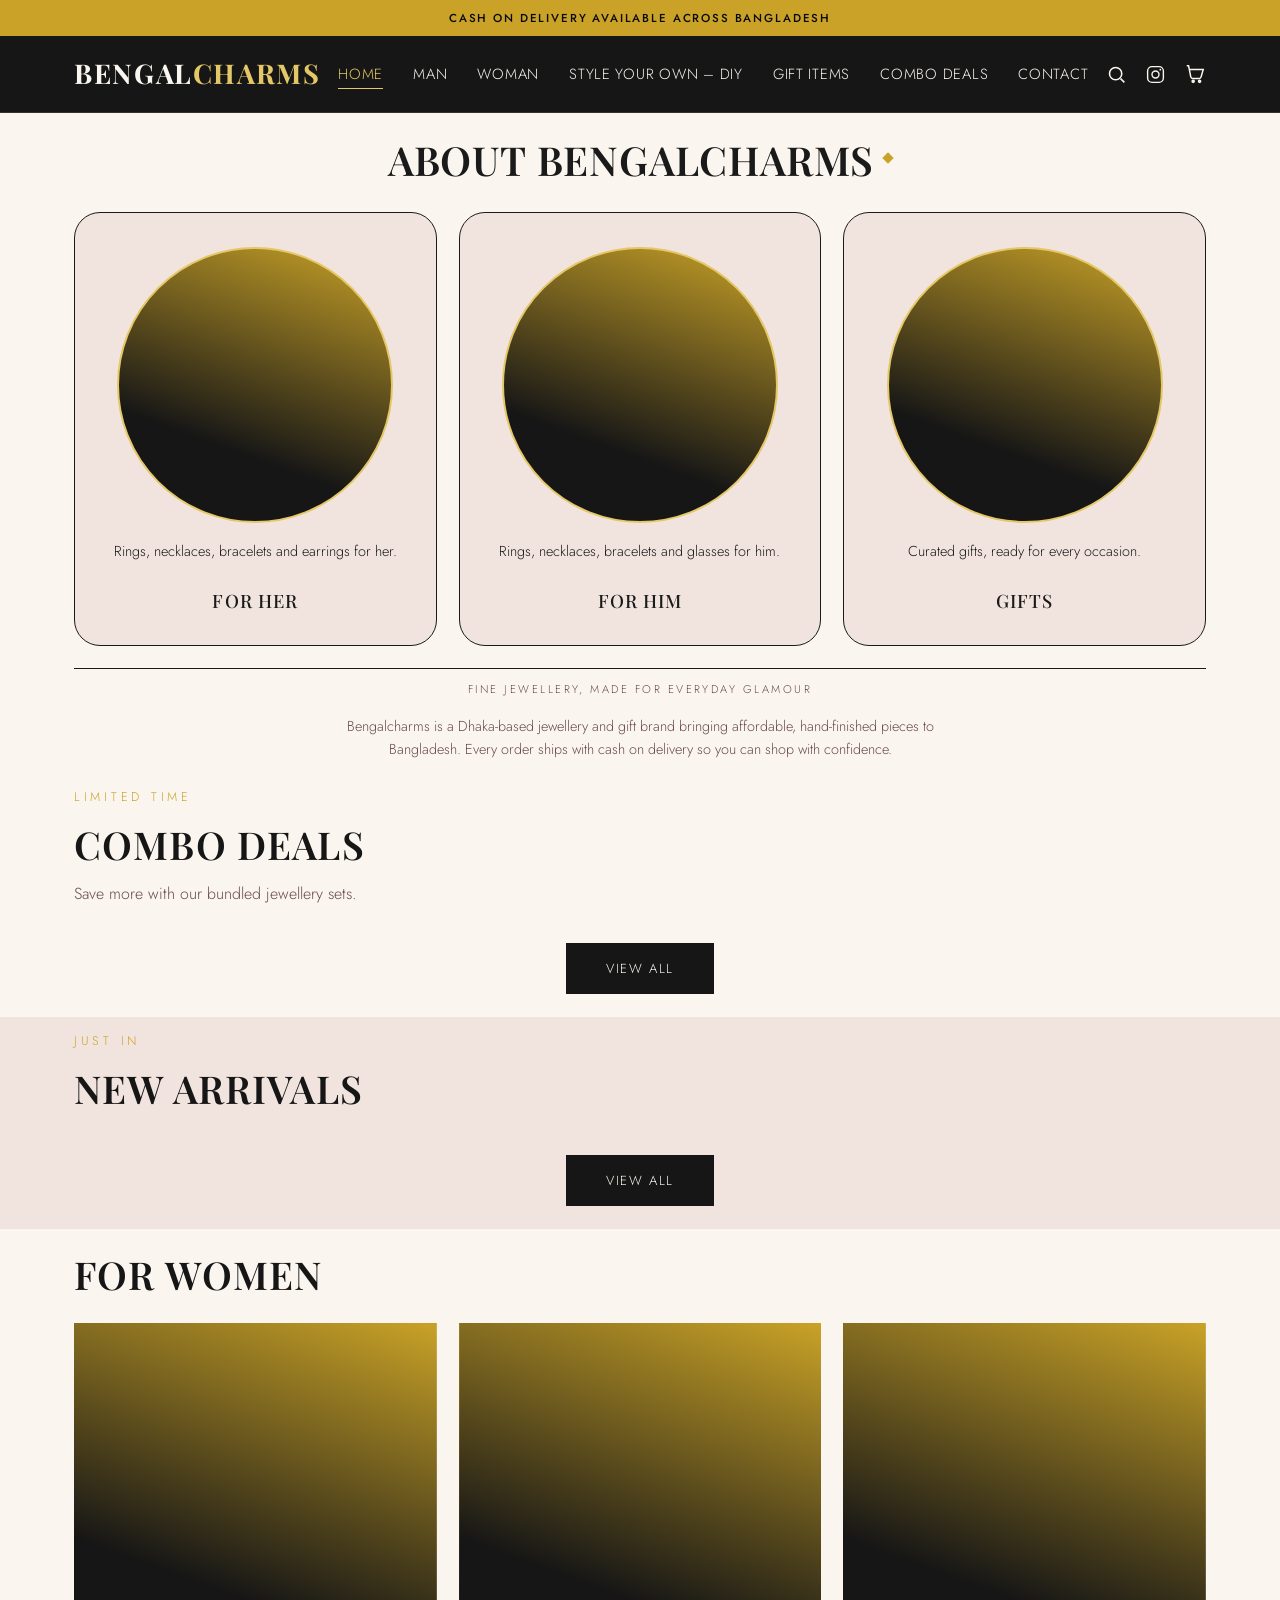
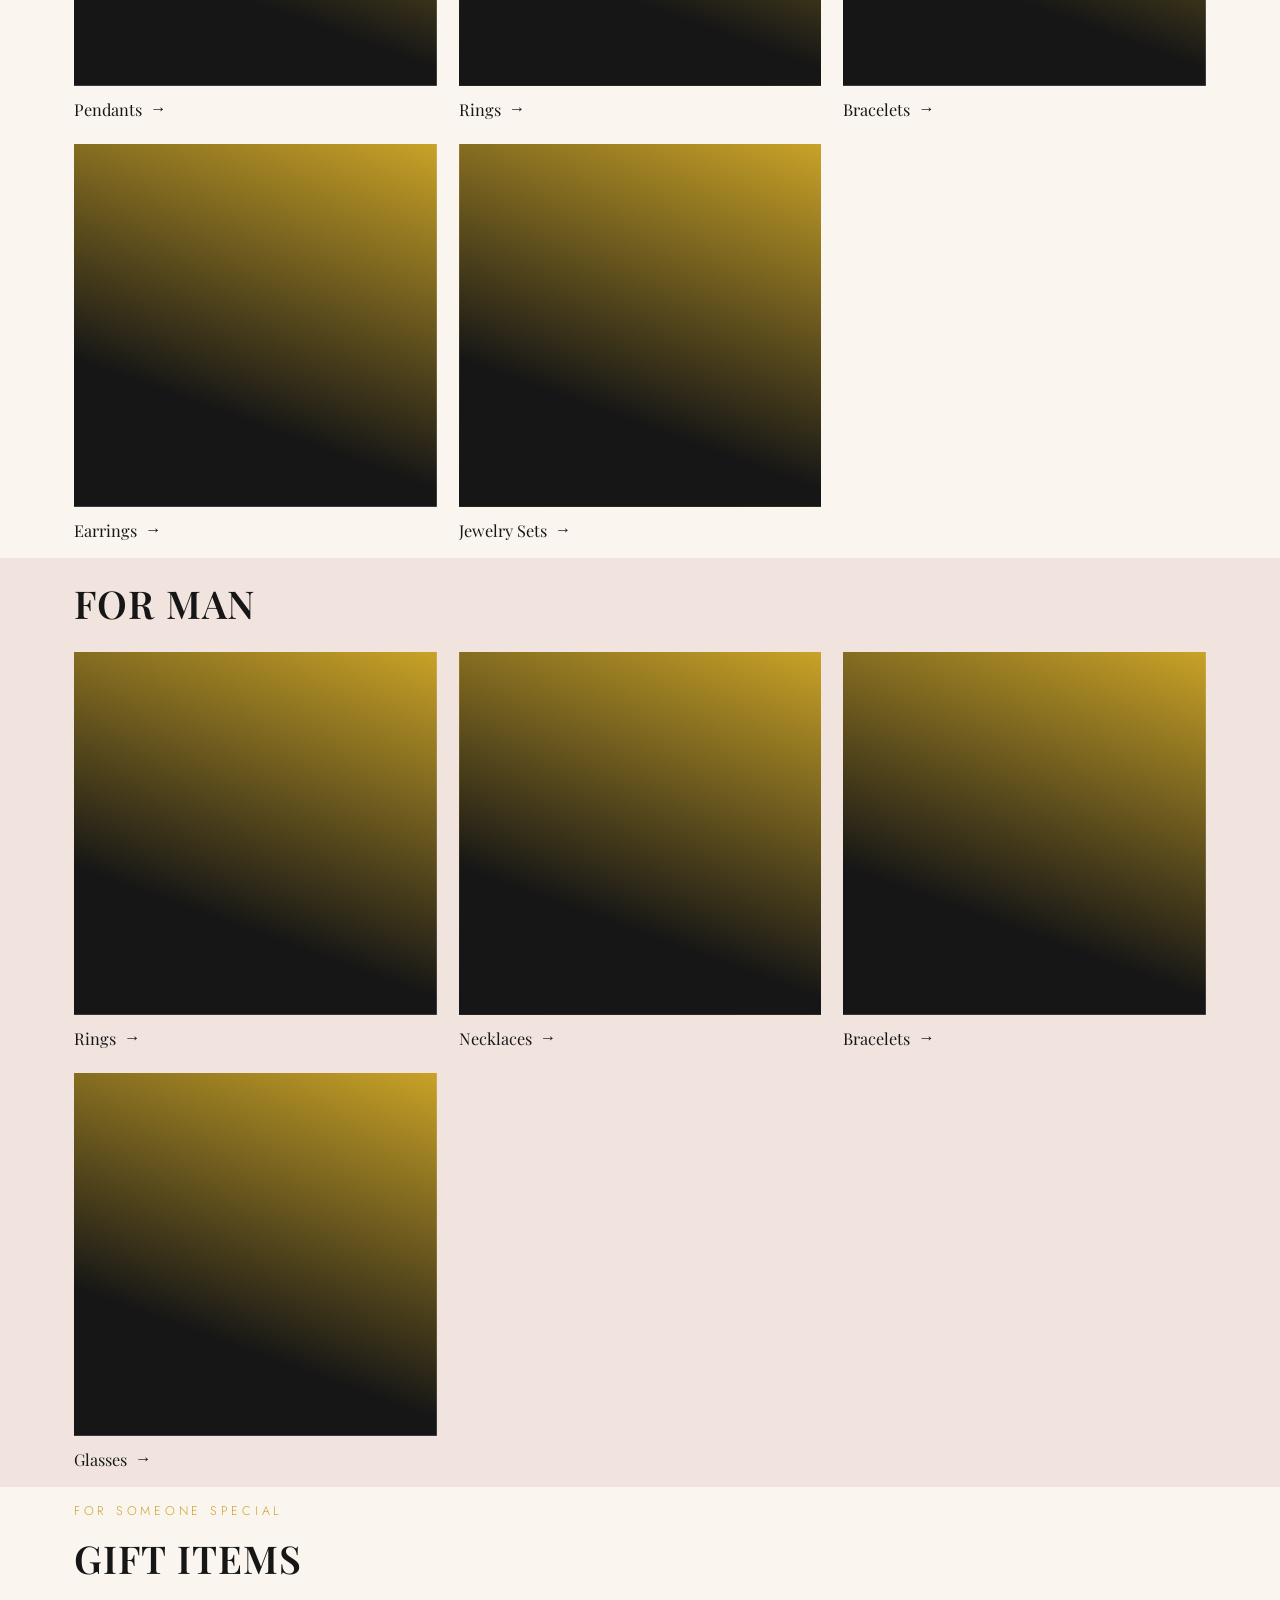
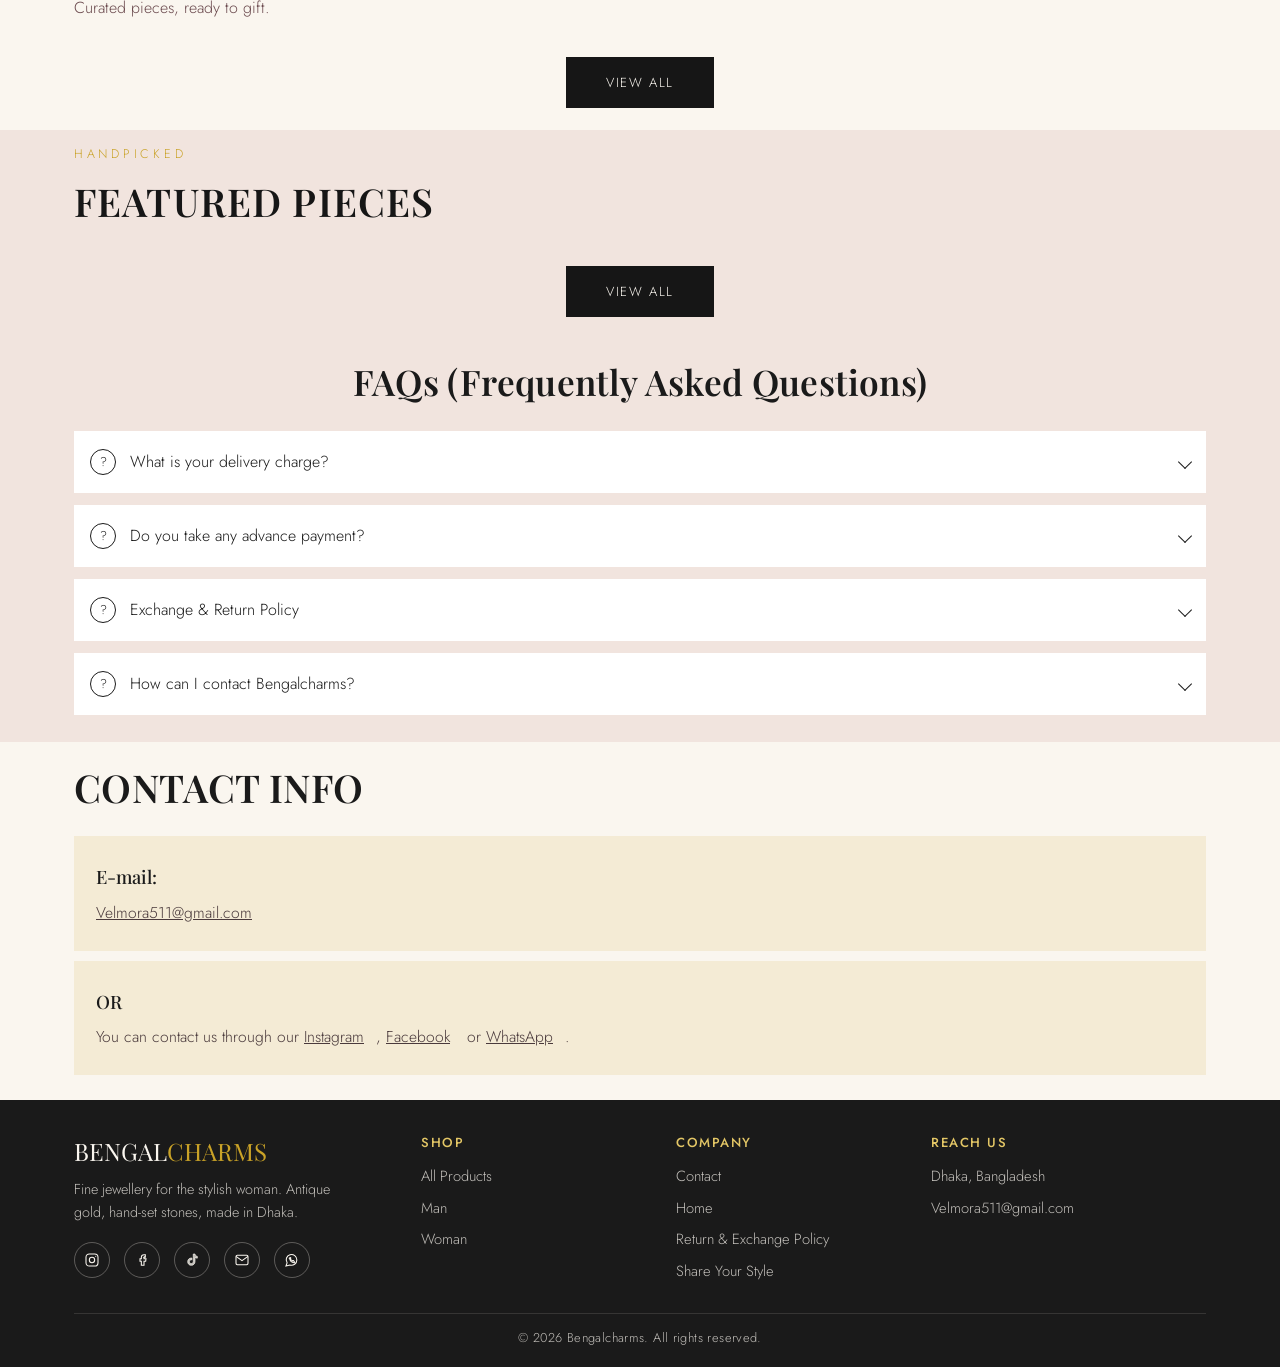
==== commit 02c8765c: "Rebrand: Velmora → Bengalcharms on homepage (visible text only)" ====
--- a/index.html
+++ b/index.html
@@ -4,9 +4,9 @@
 <meta charset="UTF-8">
 <meta name="viewport" content="width=device-width, initial-scale=1.0">
 <meta name="google-site-verification" content="qpPh9ovC9WDyz4GYHje5bpqpxvVpQ8ylJoPrxz3At0k" />
-<title>Velmora — Rings, Necklaces & Bracelets | Affordable Jewellery BD</title>
-<meta name="description" content="Shop rings, necklaces (including our Love Necklace and Butterfly Necklace), bracelets, earrings and gifts at Velmora — affordable gold jewellery at BD price, cash on delivery across Bangladesh.">
-<meta property="og:title" content="Velmora — Rings, Necklaces & Bracelets | Affordable Jewellery BD">
+<title>Bengalcharms — Rings, Necklaces & Bracelets | Affordable Jewellery BD</title>
+<meta name="description" content="Shop rings, necklaces (including our Love Necklace and Butterfly Necklace), bracelets, earrings and gifts at Bengalcharms — affordable gold jewellery at BD price, cash on delivery across Bangladesh.">
+<meta property="og:title" content="Bengalcharms — Rings, Necklaces & Bracelets | Affordable Jewellery BD">
 <meta property="og:description" content="Affordable rings, necklaces, bracelets, earrings and gifts. Cash on delivery across Bangladesh.">
 <meta property="og:type" content="website">
 <meta name="twitter:card" content="summary_large_image">
@@ -25,8 +25,8 @@
 {
   "@context": "https://schema.org",
   "@type": "JewelryStore",
-  "name": "Velmora",
-  "description": "Shop rings, necklaces (including Love Necklace and Butterfly Necklace), bracelets and earrings at Velmora — affordable gold jewellery at BD price.",
+  "name": "Bengalcharms",
+  "description": "Shop rings, necklaces (including Love Necklace and Butterfly Necklace), bracelets and earrings at Bengalcharms — affordable gold jewellery at BD price.",
   "url": "https://velmora-alpha.vercel.app/",
   "priceRange": "৳৳",
   "areaServed": "BD",
@@ -40,7 +40,7 @@
 
 <header class="site-header">
   <nav class="nav-bar">
-    <a href="index.html" class="brand"><img src="img/logo-gold.png" alt="Velmora" class="brand-logo" onerror="this.style.display='none'">VEL<span>MORA</span></a>
+    <a href="index.html" class="brand"><img src="img/logo-gold.png" alt="Bengalcharms" class="brand-logo" onerror="this.style.display='none'">BENGAL<span>CHARMS</span></a>
     <ul class="nav-links">
       <li><a href="index.html" class="active">Home</a></li>
       <li class="has-sub">
@@ -102,11 +102,11 @@
   </div>
 </header>
 
-<!-- About Velmora — three rounded cards. Photo, title and text are editable
+<!-- About Bengalcharms — three rounded cards. Photo, title and text are editable
      from Dashboard → About Cards (js/about-cards.js); the text below is the default. -->
 <section>
   <div class="container">
-    <h2 class="jr-about-title">About Velmora<span class="gem"></span></h2>
+    <h2 class="jr-about-title">About Bengalcharms<span class="gem"></span></h2>
     <div class="jr-brands">
       <a class="jr-brand" data-about-card="0" href="shop.html?gender=Women">
         <div class="jr-brand-img" data-about-img data-jr-photo data-gender="Women"></div>
@@ -125,7 +125,7 @@
       </a>
     </div>
     <p class="jr-about-line">Fine jewellery, made for everyday glamour</p>
-    <p style="max-width:600px; margin:16px auto 0; text-align:center; color:#6b4a4e; font-size:0.9rem;">Velmora is a Dhaka-based jewellery and gift brand bringing affordable, hand-finished pieces to Bangladesh. Every order ships with cash on delivery so you can shop with confidence.</p>
+    <p style="max-width:600px; margin:16px auto 0; text-align:center; color:#6b4a4e; font-size:0.9rem;">Bengalcharms is a Dhaka-based jewellery and gift brand bringing affordable, hand-finished pieces to Bangladesh. Every order ships with cash on delivery so you can shop with confidence.</p>
   </div>
 </section>
 
@@ -174,7 +174,7 @@
     <div class="section-head jr-head">
       <div class="section-eyebrow">Style Inspo</div>
       <h2>Styled to Shine</h2>
-      <p>Real looks from the Velmora family.</p>
+      <p>Real looks from the Bengalcharms family.</p>
     </div>
     <div class="si-scroller" data-si-list></div>
     <div class="si-share"><button type="button" class="si-btn" data-si-open>Share your look</button></div>
@@ -262,7 +262,7 @@
       <div class="a">Read our full policy on the <a href="return-exchange.html">Return &amp; Exchange page</a>.</div>
     </details>
     <details>
-      <summary><span class="q">?</span>How can I contact Velmora?</summary>
+      <summary><span class="q">?</span>How can I contact Bengalcharms?</summary>
       <div class="a">Message us on <a href="https://wa.me/8801707082002" target="_blank" rel="noopener">WhatsApp</a>, <a href="https://instagram.com/velmora" target="_blank" rel="noopener">Instagram</a>, or email <a href="mailto:Velmora511@gmail.com">Velmora511@gmail.com</a>.</div>
     </details>
   </div>
@@ -287,7 +287,7 @@
   <div class="container">
     <div class="footer-grid">
       <div>
-        <div class="footer-brand">VEL<span>MORA</span></div>
+        <div class="footer-brand">BENGAL<span>CHARMS</span></div>
         <p style="font-size:0.9rem; max-width:260px;">Fine jewellery for the stylish woman. Antique gold, hand-set stones, made in Dhaka.</p>
         <div class="social-icons">
           <a href="https://instagram.com/velmora" target="_blank" rel="noopener" aria-label="Instagram">
@@ -332,7 +332,7 @@
         </ul>
       </div>
     </div>
-    <div class="footer-bottom">&copy; 2026 Velmora. All rights reserved.</div>
+    <div class="footer-bottom">&copy; 2026 Bengalcharms. All rights reserved.</div>
   </div>
 </footer>
 
